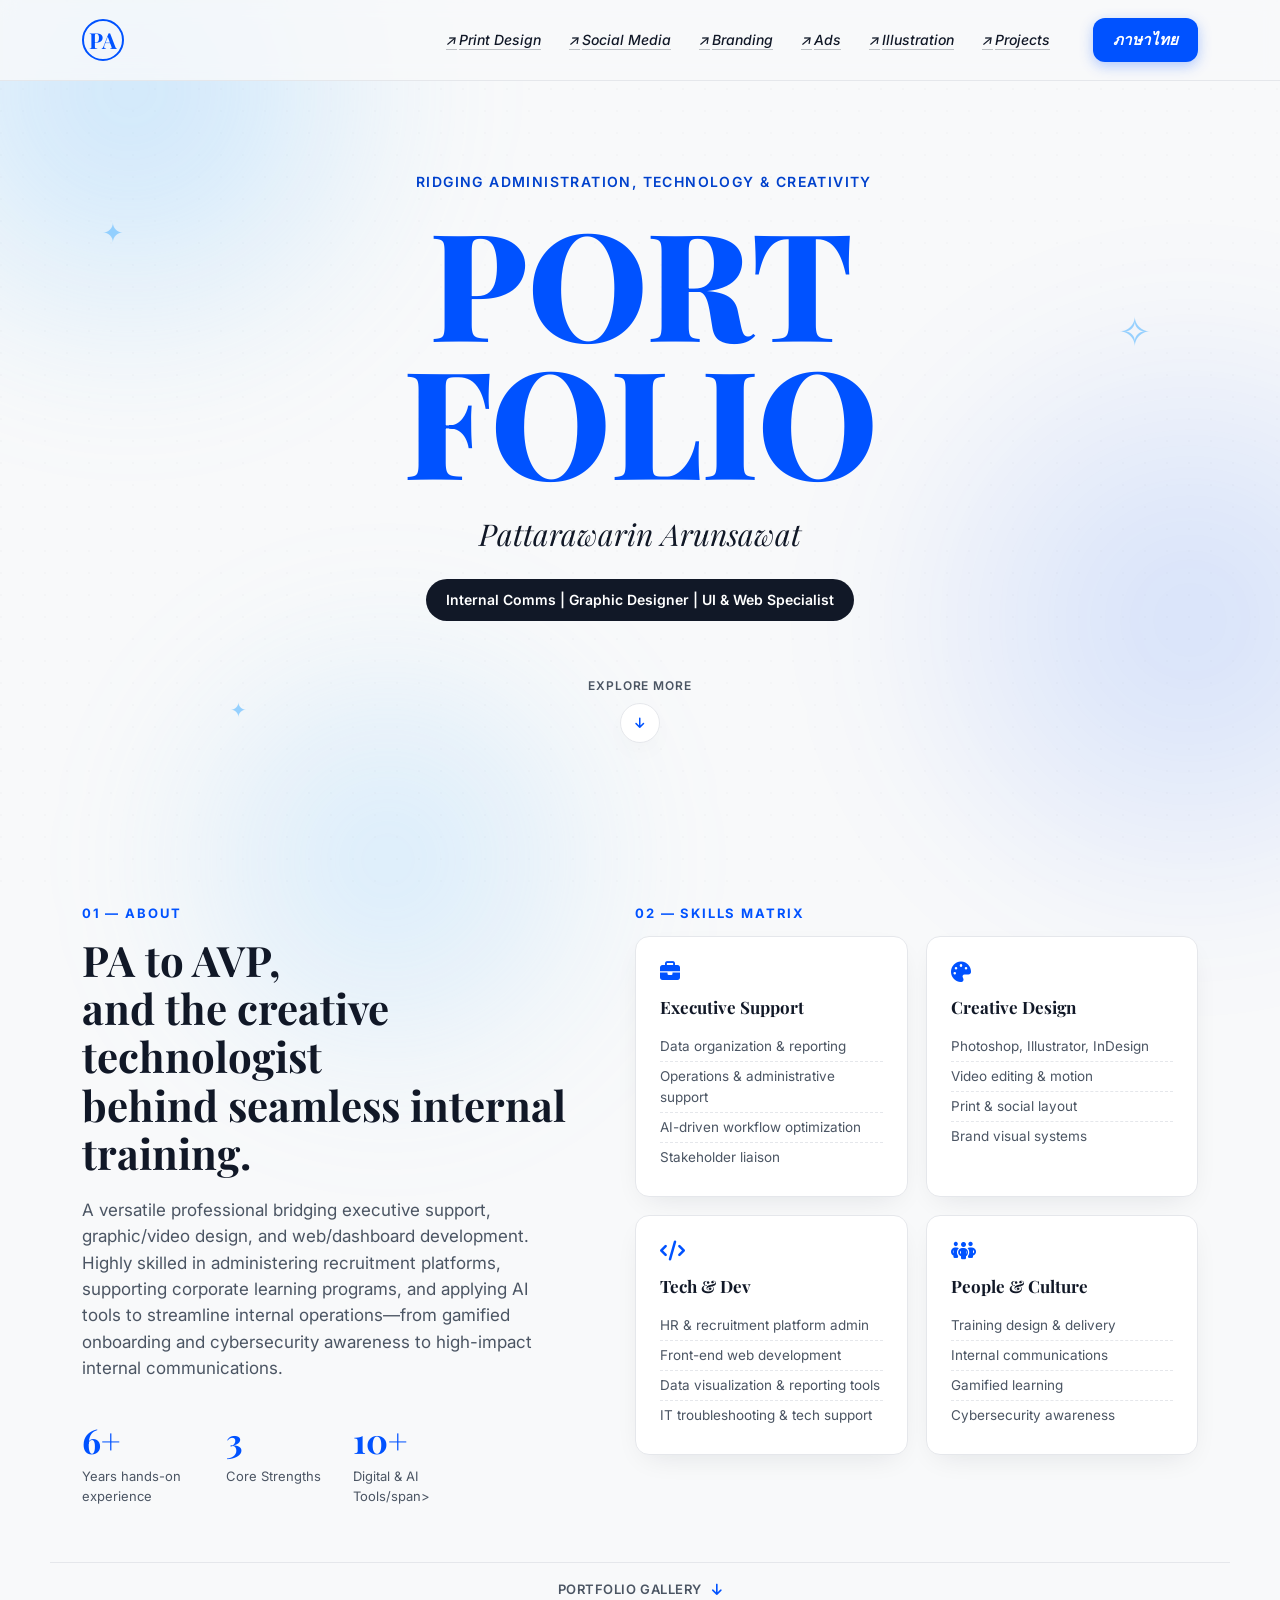
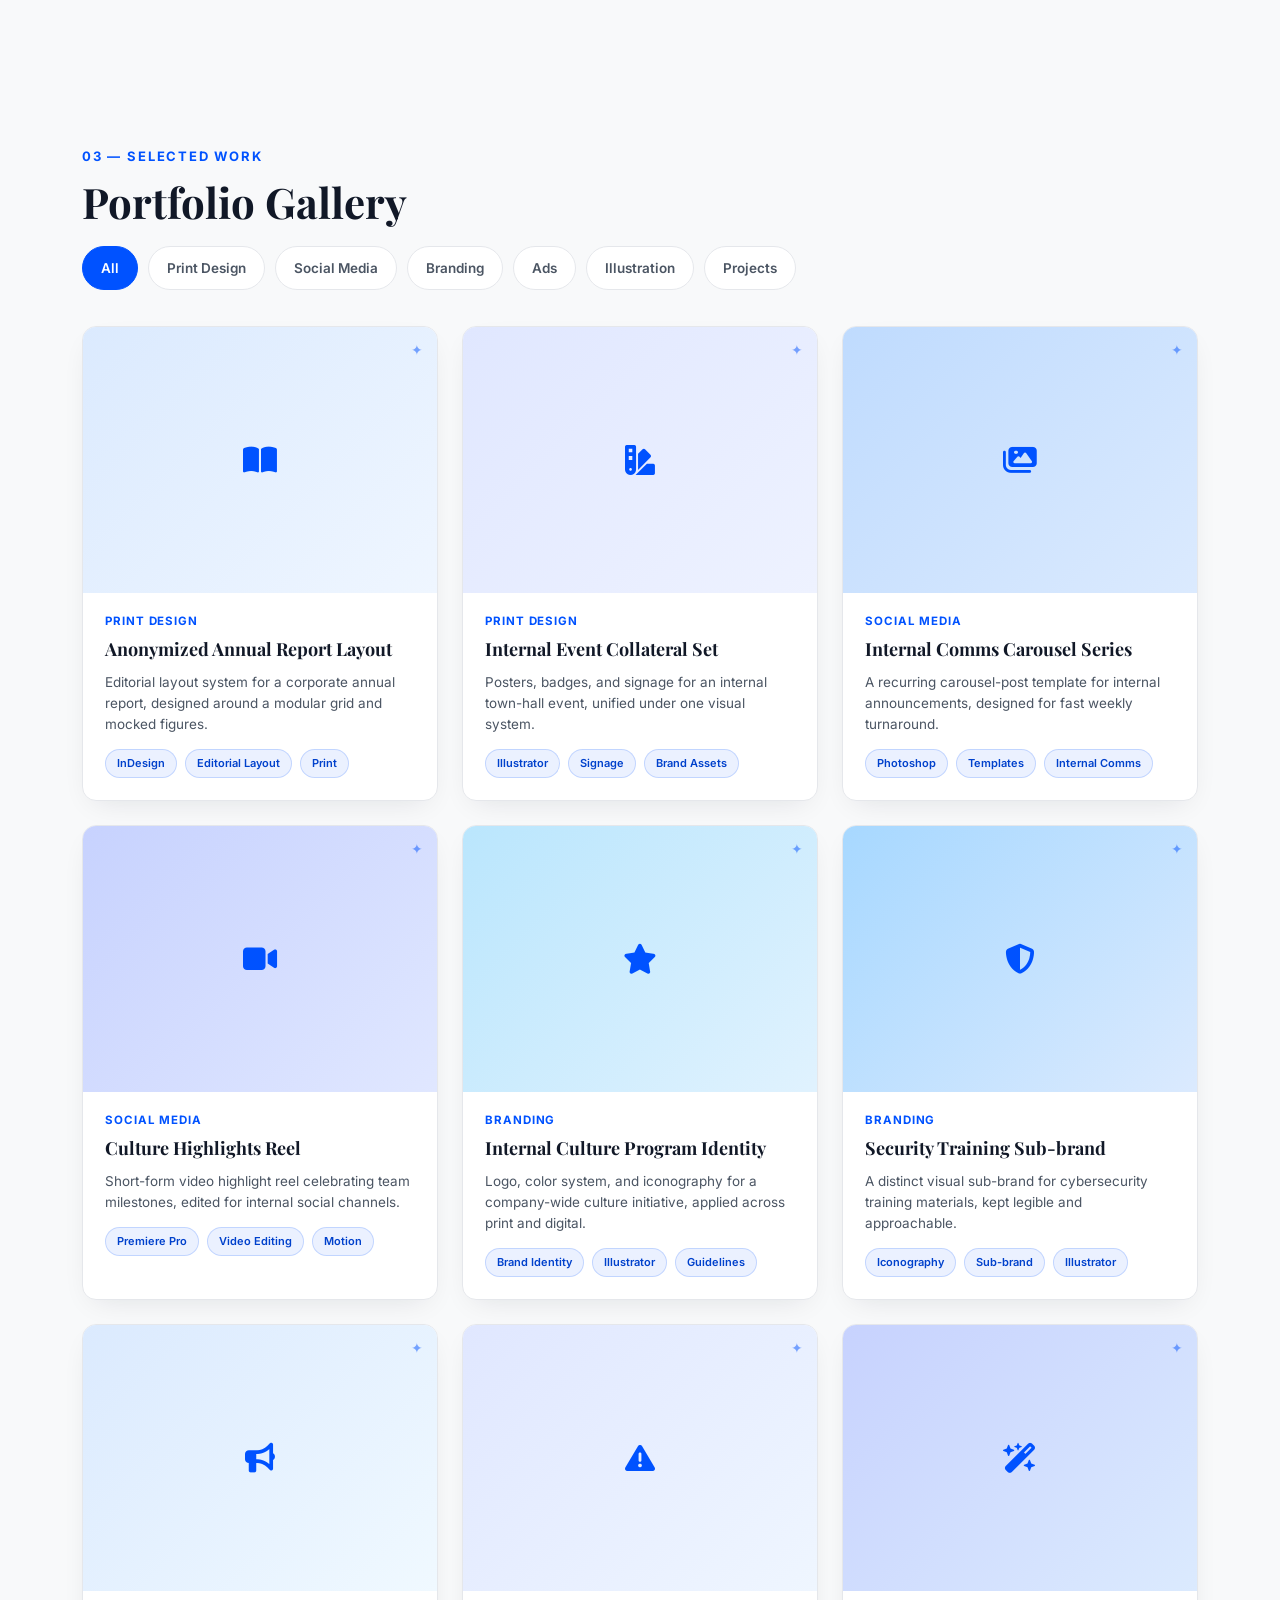
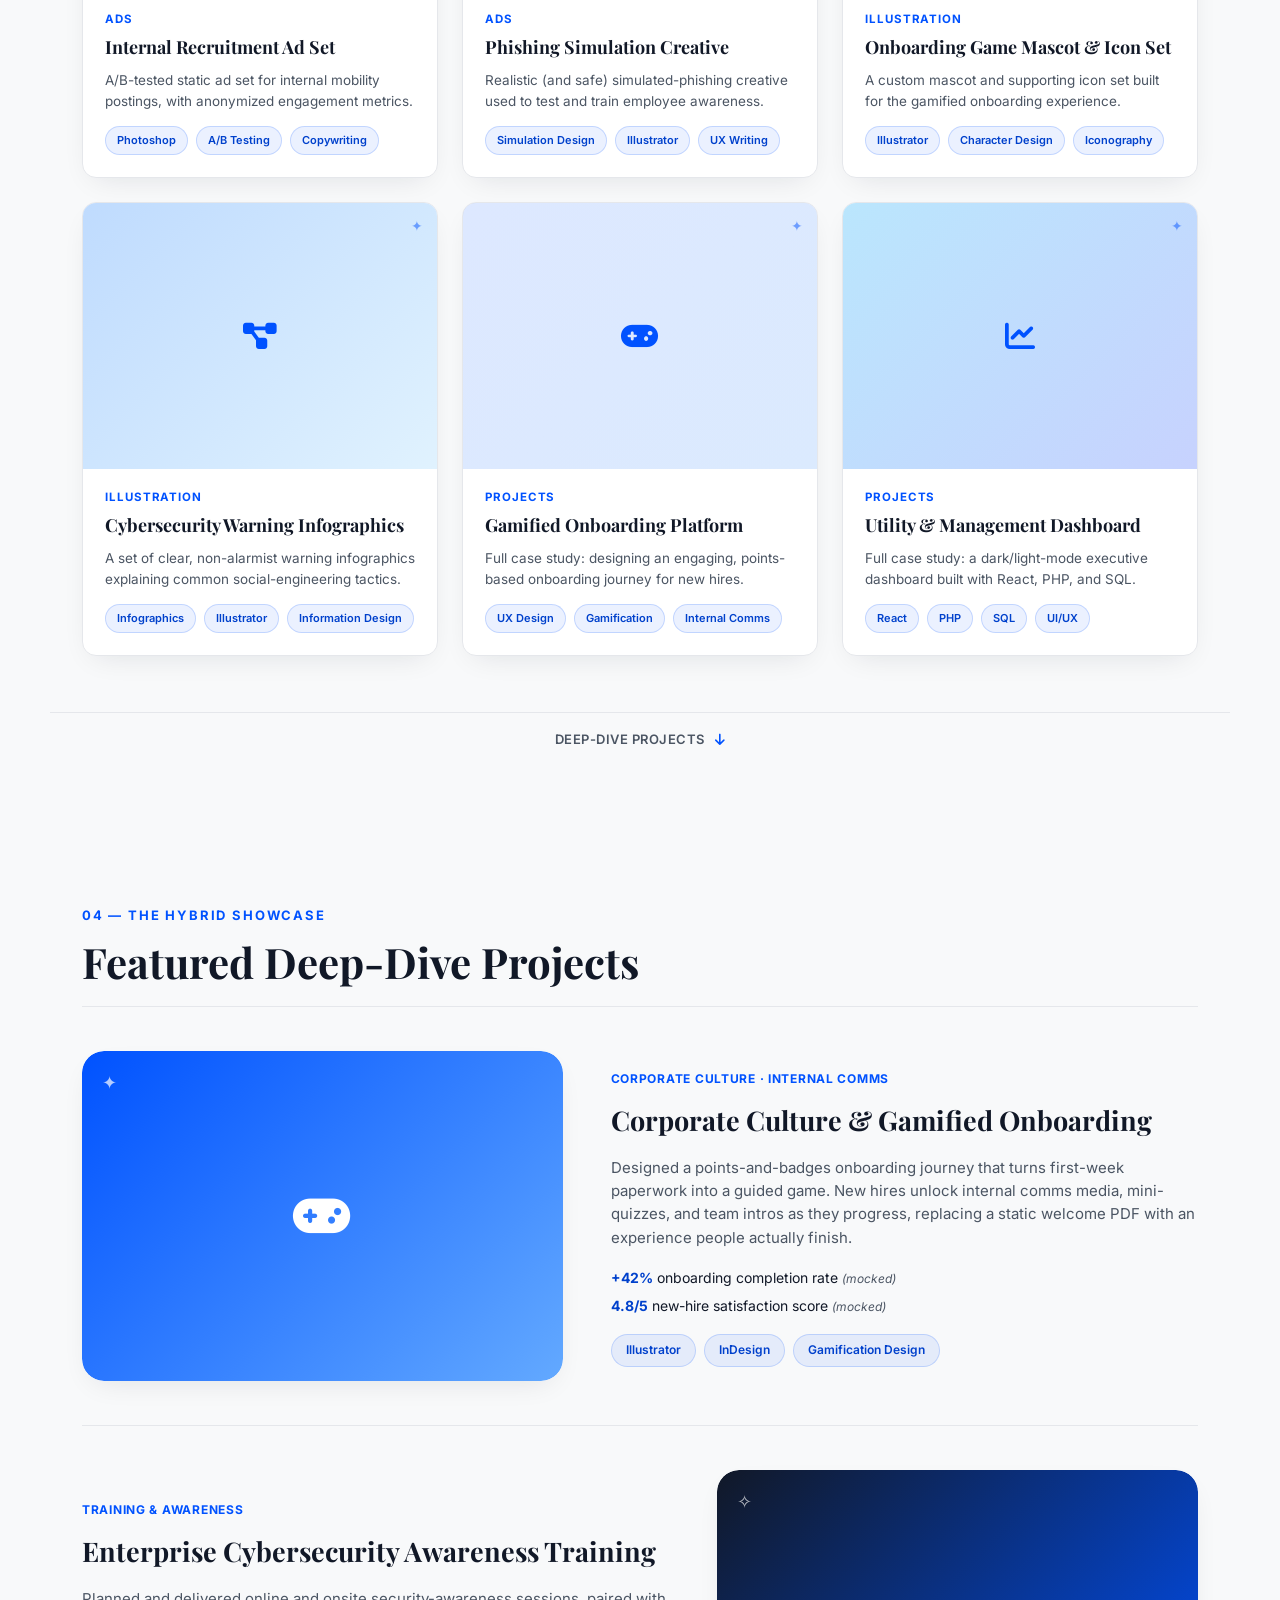
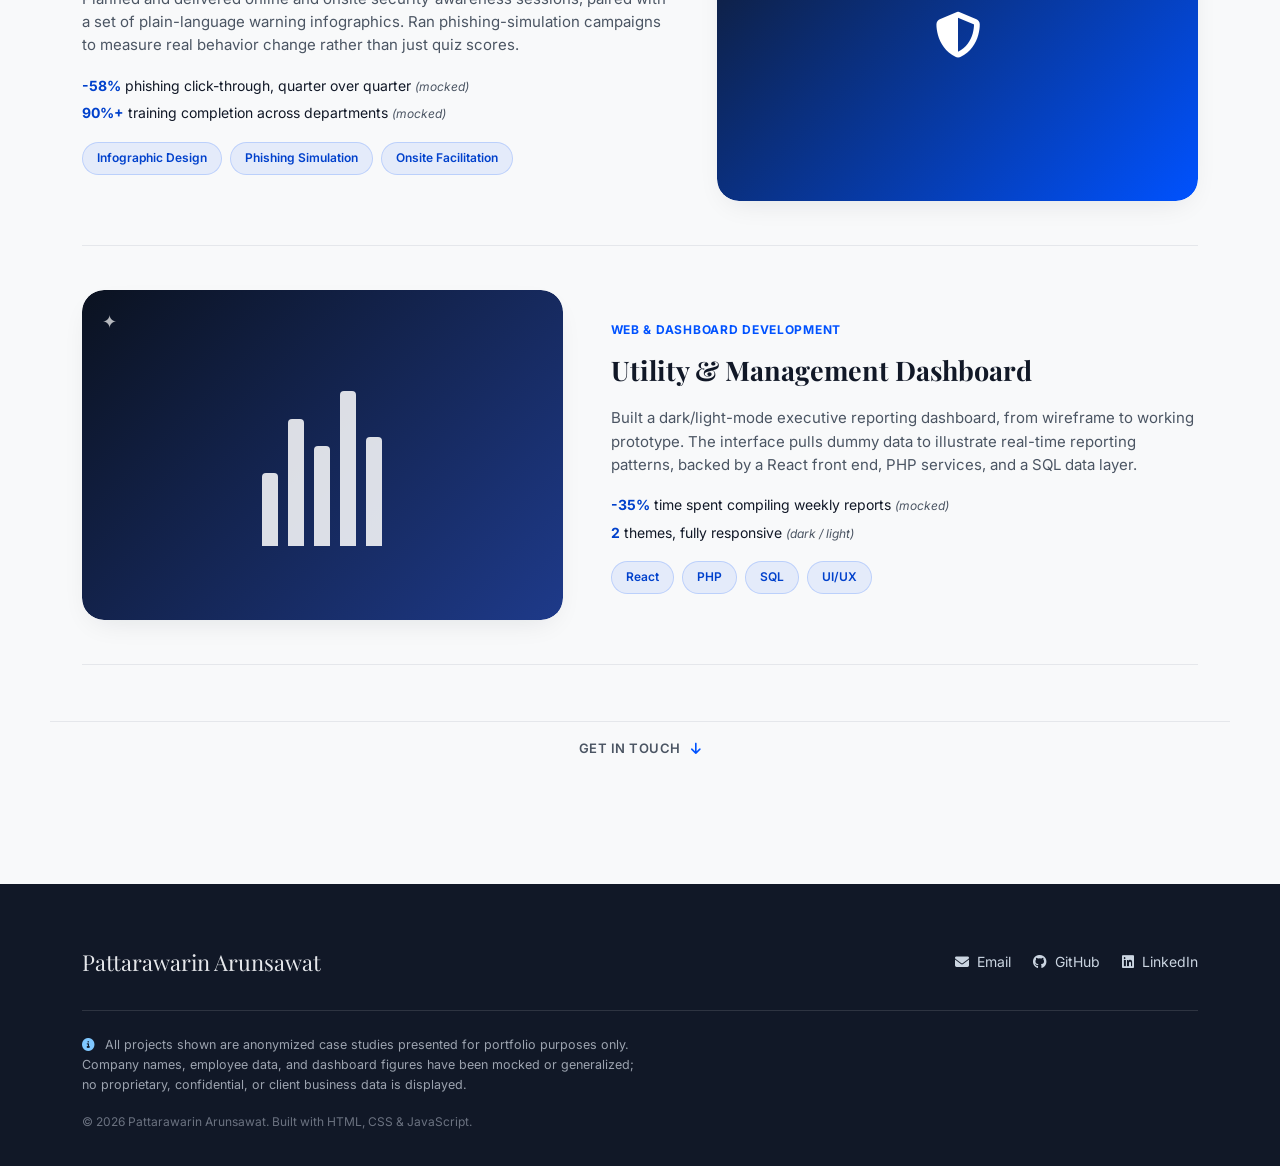
==== index.html @ 5fd361f5 "Update index.html" ====
<!DOCTYPE html>
<html lang="en">
<head>
  <meta charset="UTF-8">
  <meta name="viewport" content="width=device-width, initial-scale=1.0">
  <title>Pattarawarin Arunsawat — Portfolio</title>
  <meta name="description" content="Pattarawarin Arunsawat — PA to AVP, Creative Technologist & Culture Catalyst. Graphic design, web/dashboard development, and organizational culture portfolio.">

<!-- Google Fonts: Playfair Display + Inter + Kanit -->
  <link rel="preconnect" href="https://fonts.googleapis.com">
  <link rel="preconnect" href="https://fonts.gstatic.com" crossorigin>
  <link href="https://fonts.googleapis.com/css2?family=Inter:wght@400;500;600;700;800&family=Kanit:wght@300;400;500;600;700&family=Playfair+Display:ital,wght@0,500;0,600;0,700;0,800;1,500&display=swap" rel="stylesheet">

  <!-- Font Awesome -->
  <link rel="stylesheet" href="https://cdnjs.cloudflare.com/ajax/libs/font-awesome/6.5.1/css/all.min.css">

  <link rel="stylesheet" href="style.css">
</head>
<body>

  <!-- Ambient background glows -->
  <div class="aurora aurora--one" aria-hidden="true"></div>
  <div class="aurora aurora--two" aria-hidden="true"></div>
  <div class="aurora aurora--three" aria-hidden="true"></div>

  <!-- ===================== HEADER / NAV ===================== -->
  <header class="site-header" id="top">
    <div class="header-inner">
      <a href="#top" class="logo">PA</a>
      <nav class="main-nav" aria-label="Primary">
        <a href="#print-design" class="nav-link"><span class="arrow">↗</span> Print Design</a>
        <a href="#social-media" class="nav-link"><span class="arrow">↗</span> Social Media</a>
        <a href="#branding" class="nav-link"><span class="arrow">↗</span> Branding</a>
        <a href="#ads" class="nav-link"><span class="arrow">↗</span> Ads</a>
        <a href="#illustration" class="nav-link"><span class="arrow">↗</span> Illustration</a>
        <a href="#projects" class="nav-link"><span class="arrow">↗</span> Projects</a>
        <a href="index-th.html" class="nav-link btn-lang">ภาษาไทย</a>
      </nav>
      <button class="nav-toggle" id="navToggle" aria-label="Toggle navigation" aria-expanded="false">
        <span></span><span></span><span></span>
      </button>
    </div>
  </header>

  <!-- ===================== HERO ===================== -->
  <section class="hero">
    <div class="hero-inner">
      <p class="hero-eyebrow"><i class="fa-solid fa-sparkle"></i> ridging Administration, Technology & Creativity</p>
      <h1 class="hero-title">
        PORT<br>FOLIO
      </h1>
      <p class="hero-name">Pattarawarin Arunsawat</p>
      <span class="badge badge--dark">Internal Comms | Graphic Designer | UI & Web Specialist </span>
    </div>
    <div class="hero-star hero-star--a" aria-hidden="true">✦</div>
    <div class="hero-star hero-star--b" aria-hidden="true">✧</div>
    <div class="hero-star hero-star--c" aria-hidden="true">✦</div>

    <a href="#about" class="scroll-cue" aria-label="Scroll down to About &amp; Skills">
      <span class="scroll-cue-label">Explore More</span>
      <span class="scroll-cue-arrow" aria-hidden="true"><i class="fa-solid fa-arrow-down"></i></span>
    </a>
  </section>

  <!-- ===================== ABOUT + SKILLS ===================== -->
  <section class="about" id="about">
    <div class="about-inner">
      <div class="about-copy">
        <p class="section-eyebrow">01 — About</p>
        <h2 class="section-heading">PA to AVP,<br>and the creative technologist <br>behind seamless internal training.</h2>
        <p class="about-lede">
          A versatile professional bridging executive support, graphic/video design, and web/dashboard development.
          Highly skilled in administering recruitment platforms, supporting corporate learning programs,
          and applying AI tools to streamline internal operations—from gamified onboarding and cybersecurity awareness
          to high-impact internal communications.
        </p>
        <div class="about-stats">
          <div class="stat">
            <span class="stat-num">6+</span>
            <span class="stat-label">Years hands-on experience</span>
          </div>
          <div class="stat">
            <span class="stat-num">3</span>
            <span class="stat-label">Core Strengths</span>
          </div>
          <div class="stat">
            <span class="stat-num">10+</span>
            <span class="stat-label">Digital & AI Tools/span>
          </div>
        </div>
      </div>

      <div class="skills-matrix">
        <p class="section-eyebrow">02 — Skills Matrix</p>
        <div class="skills-grid">
          <div class="skill-card">
            <i class="fa-solid fa-briefcase skill-icon"></i>
            <h3>Executive Support</h3>
            <ul>
              <li>Data organization & reporting</li>
              <li>Operations & administrative support</li>
              <li>AI-driven workflow optimization</li>
              <li>Stakeholder liaison</li>
            </ul>
          </div>
          <div class="skill-card">
            <i class="fa-solid fa-palette skill-icon"></i>
            <h3>Creative Design</h3>
            <ul>
              <li>Photoshop, Illustrator, InDesign</li>
              <li>Video editing &amp; motion</li>
              <li>Print &amp; social layout</li>
              <li>Brand visual systems</li>
            </ul>
          </div>
          <div class="skill-card">
            <i class="fa-solid fa-code skill-icon"></i>
            <h3>Tech &amp; Dev</h3>
            <ul>
              <li>HR & recruitment platform admin</li>
              <li>Front-end web development</li>
              <li>Data visualization & reporting tools</li>
              <li>IT troubleshooting & tech support</li>
            </ul>
          </div>
          <div class="skill-card">
            <i class="fa-solid fa-people-group skill-icon"></i>
            <h3>People &amp; Culture</h3>
            <ul>
              <li>Training design &amp; delivery</li>
              <li>Internal communications</li>
              <li>Gamified learning</li>
              <li>Cybersecurity awareness</li>
            </ul>
          </div>
        </div>
      </div>
    </div>

    <a href="#portfolio" class="section-jump" aria-label="Jump to Portfolio Gallery">
      <span>Portfolio Gallery</span>
      <i class="fa-solid fa-arrow-down" aria-hidden="true"></i>
    </a>
  </section>

  <!-- ===================== PORTFOLIO GALLERY ===================== -->
  <section class="gallery" id="portfolio">
    <div class="gallery-inner">
      <p class="section-eyebrow">03 — Selected Work</p>
      <h2 class="section-heading">Portfolio Gallery</h2>

      <div class="filter-bar" id="filterBar" role="tablist" aria-label="Filter portfolio by category">
        <button class="filter-btn is-active" data-filter="all">All</button>
        <button class="filter-btn" data-filter="print" id="print-design">Print Design</button>
        <button class="filter-btn" data-filter="social" id="social-media">Social Media</button>
        <button class="filter-btn" data-filter="branding" id="branding">Branding</button>
        <button class="filter-btn" data-filter="ads" id="ads">Ads</button>
        <button class="filter-btn" data-filter="illustration" id="illustration">Illustration</button>
        <button class="filter-btn" data-filter="projects" id="projects">Projects</button>
      </div>

      <div class="gallery-grid" id="galleryGrid">
        <!-- Cards injected by script.js from data.js -->
      </div>
    </div>

    <a href="#deep-dive" class="section-jump" aria-label="Jump to Featured Deep-Dive Projects">
      <span>Deep-Dive Projects</span>
      <i class="fa-solid fa-arrow-down" aria-hidden="true"></i>
    </a>
  </section>

  <!-- ===================== FEATURED DEEP-DIVE PROJECTS ===================== -->
  <section class="deep-dive" id="deep-dive">
    <div class="deep-dive-inner">
      <p class="section-eyebrow">04 — The Hybrid Showcase</p>
      <h2 class="section-heading">Featured Deep-Dive Projects</h2>

      <article class="case-study">
        <div class="case-media" aria-hidden="true">
          <div class="mock-window mock-window--onboarding">
            <span class="mock-star">✦</span>
            <i class="fa-solid fa-gamepad"></i>
          </div>
        </div>
        <div class="case-copy">
          <span class="case-tag">Corporate Culture · Internal Comms</span>
          <h3>Corporate Culture &amp; Gamified Onboarding</h3>
          <p>
            Designed a points-and-badges onboarding journey that turns first-week paperwork into a guided
            game. New hires unlock internal comms media, mini-quizzes, and team intros as they progress,
            replacing a static welcome PDF with an experience people actually finish.
          </p>
          <ul class="case-stats">
            <li><strong>+42%</strong> onboarding completion rate <span class="mock-note">(mocked)</span></li>
            <li><strong>4.8/5</strong> new-hire satisfaction score <span class="mock-note">(mocked)</span></li>
          </ul>
          <div class="case-tools">
            <span class="tag">Illustrator</span>
            <span class="tag">InDesign</span>
            <span class="tag">Gamification Design</span>
          </div>
        </div>
      </article>

      <article class="case-study case-study--reverse">
        <div class="case-media" aria-hidden="true">
          <div class="mock-window mock-window--security">
            <span class="mock-star">✧</span>
            <i class="fa-solid fa-shield-halved"></i>
          </div>
        </div>
        <div class="case-copy">
          <span class="case-tag">Training &amp; Awareness</span>
          <h3>Enterprise Cybersecurity Awareness Training</h3>
          <p>
            Planned and delivered online and onsite security-awareness sessions, paired with a set of
            plain-language warning infographics. Ran phishing-simulation campaigns to measure real
            behavior change rather than just quiz scores.
          </p>
          <ul class="case-stats">
            <li><strong>-58%</strong> phishing click-through, quarter over quarter <span class="mock-note">(mocked)</span></li>
            <li><strong>90%+</strong> training completion across departments <span class="mock-note">(mocked)</span></li>
          </ul>
          <div class="case-tools">
            <span class="tag">Infographic Design</span>
            <span class="tag">Phishing Simulation</span>
            <span class="tag">Onsite Facilitation</span>
          </div>
        </div>
      </article>

      <article class="case-study">
        <div class="case-media" aria-hidden="true">
          <div class="mock-window mock-window--dashboard">
            <span class="mock-star">✦</span>
            <div class="mock-dash">
              <div class="mock-bar" style="--h:40%"></div>
              <div class="mock-bar" style="--h:70%"></div>
              <div class="mock-bar" style="--h:55%"></div>
              <div class="mock-bar" style="--h:85%"></div>
              <div class="mock-bar" style="--h:60%"></div>
            </div>
          </div>
        </div>
        <div class="case-copy">
          <span class="case-tag">Web &amp; Dashboard Development</span>
          <h3>Utility &amp; Management Dashboard</h3>
          <p>
            Built a dark/light-mode executive reporting dashboard, from wireframe to working prototype.
            The interface pulls dummy data to illustrate real-time reporting patterns, backed by a
            React front end, PHP services, and a SQL data layer.
          </p>
          <ul class="case-stats">
            <li><strong>-35%</strong> time spent compiling weekly reports <span class="mock-note">(mocked)</span></li>
            <li><strong>2</strong> themes, fully responsive <span class="mock-note">(dark / light)</span></li>
          </ul>
          <div class="case-tools">
            <span class="tag">React</span>
            <span class="tag">PHP</span>
            <span class="tag">SQL</span>
            <span class="tag">UI/UX</span>
          </div>
        </div>
      </article>
    </div>

    <a href="#contact" class="section-jump" aria-label="Jump to Contact &amp; Footer">
      <span>Get in Touch</span>
      <i class="fa-solid fa-arrow-down" aria-hidden="true"></i>
    </a>
  </section>

  <!-- ===================== FOOTER ===================== -->
  <footer class="site-footer" id="contact">
    <div class="footer-inner">
      <div class="footer-top">
        <p class="footer-name">Pattarawarin Arunsawat</p>
        <div class="footer-links">
          <a href="mailto:pattarawarin.ar@gmail.com"><i class="fa-solid fa-envelope"></i> Email</a>
          <a href="https://callmeion.github.io/portfolio/" target="_blank" rel="noopener noreferrer"><i class="fa-brands fa-github"></i> GitHub</a>
          <a href="www.linkedin.com/in/pattarawarin-ar" target="_blank" rel="noopener noreferrer"><i class="fa-brands fa-linkedin"></i> LinkedIn</a>
        </div>
      </div>
      <hr class="footer-rule">
      <p class="disclaimer">
        <i class="fa-solid fa-circle-info"></i>
        All projects shown are anonymized case studies presented for portfolio purposes only.
        Company names, employee data, and dashboard figures have been mocked or generalized;
        no proprietary, confidential, or client business data is displayed.
      </p>
      <p class="footer-copy">© <span id="year"></span> Pattarawarin Arunsawat. Built with HTML, CSS &amp; JavaScript.</p>
    </div>
  </footer>

  <!-- Floating back-to-top button (visibility toggled by script.js) -->
  <button type="button" class="back-to-top" id="backToTop" aria-label="Back to top">
    <i class="fa-solid fa-arrow-up" aria-hidden="true"></i>
  </button>

  <script src="data.js"></script>
  <script src="script.js"></script>
</body>
</html>
---- style.css ----
/* =========================================================
   Pattarawarin Arunsawat — Portfolio
   Design tokens
   ========================================================= */
:root {
  --color-bg: #f8f9fa;
  --color-bg-paper: #fbfaf8;
  --color-accent: #0052ff;
  --color-accent-deep: #0041cc;
  --color-accent-sky: #7fc7ff;
  --color-ink: #111827;
  --color-ink-soft: #4b5563;
  --color-line: #e5e7eb;
  --color-card: #ffffff;

  --font-display: 'Playfair Display', Georgia, serif;
  --font-body: 'Inter', -apple-system, BlinkMacSystemFont, sans-serif;

  --radius-lg: 22px;
  --radius-md: 14px;
  --radius-sm: 8px;
  --shadow-card: 0 10px 30px -12px rgba(17, 24, 39, 0.12);
  --shadow-card-hover: 0 20px 40px -14px rgba(0, 82, 255, 0.22);

  --container: 1180px;
}

* { box-sizing: border-box; }
html { scroll-behavior: smooth; }

@media (prefers-reduced-motion: reduce) {
  html { scroll-behavior: auto; }
  * { animation-duration: 0.01ms !important; animation-iteration-count: 1 !important; transition-duration: 0.01ms !important; }
}

body {
  margin: 0;
  background: var(--color-bg);
  color: var(--color-ink);
  font-family: var(--font-body);
  line-height: 1.55;
  -webkit-font-smoothing: antialiased;
  position: relative;
  overflow-x: hidden;
}

a { color: inherit; text-decoration: none; }
ul { margin: 0; padding: 0; list-style: none; }
img { max-width: 100%; display: block; }

::selection { background: var(--color-accent); color: #fff; }

:focus-visible {
  outline: 2px solid var(--color-accent);
  outline-offset: 3px;
}

/* Subtle paper texture */
body::before {
  content: "";
  position: fixed;
  inset: 0;
  pointer-events: none;
  z-index: 0;
  opacity: 0.5;
  background-image:
    radial-gradient(circle at 1px 1px, rgba(17,24,39,0.035) 1px, transparent 0);
  background-size: 22px 22px;
}

/* =========================================================
   Aurora background glows
   ========================================================= */
.aurora {
  position: fixed;
  border-radius: 50%;
  filter: blur(70px);
  z-index: 0;
  pointer-events: none;
  opacity: 0.55;
}
.aurora--one {
  width: 620px; height: 620px;
  top: -220px; left: -180px;
  background: radial-gradient(circle, rgba(127,199,255,0.75), rgba(127,199,255,0) 70%);
}
.aurora--two {
  width: 700px; height: 700px;
  top: 30%; right: -260px;
  background: radial-gradient(circle, rgba(0,82,255,0.28), rgba(0,82,255,0) 70%);
}
.aurora--three {
  width: 520px; height: 520px;
  bottom: -220px; left: 10%;
  background: radial-gradient(circle, rgba(127,199,255,0.55), rgba(127,199,255,0) 70%);
}

/* =========================================================
   Layout helpers
   ========================================================= */
.header-inner, .hero-inner, .about-inner, .gallery-inner,
.deep-dive-inner, .footer-inner {
  max-width: var(--container);
  margin: 0 auto;
  padding-left: 32px;
  padding-right: 32px;
  position: relative;
  z-index: 1;
}

.section-eyebrow {
  font-family: var(--font-body);
  font-size: 13px;
  font-weight: 700;
  letter-spacing: 0.14em;
  text-transform: uppercase;
  color: var(--color-accent);
  margin: 0 0 12px;
}

.section-heading {
  font-family: var(--font-display);
  font-weight: 700;
  font-size: clamp(28px, 4vw, 42px);
  line-height: 1.15;
  margin: 0 0 20px;
  color: var(--color-ink);
}

.badge {
  display: inline-flex;
  align-items: center;
  gap: 8px;
  padding: 10px 20px;
  border-radius: 100px;
  font-size: 14px;
  font-weight: 600;
  font-family: var(--font-body);
}
.badge--dark { background: var(--color-ink); color: #fff; }

.tag {
  display: inline-flex;
  align-items: center;
  padding: 6px 14px;
  border-radius: 100px;
  font-size: 12px;
  font-weight: 600;
  background: rgba(0, 82, 255, 0.08);
  color: var(--color-accent-deep);
  border: 1px solid rgba(0, 82, 255, 0.18);
}

/* =========================================================
   Header / Nav
   ========================================================= */
.site-header {
  position: sticky;
  top: 0;
  z-index: 50;
  background: rgba(248, 249, 250, 0.82);
  backdrop-filter: blur(10px);
  border-bottom: 1px solid var(--color-line);
}
.header-inner {
  display: flex;
  align-items: center;
  justify-content: space-between;
  padding-top: 18px;
  padding-bottom: 18px;
}
.logo {
  font-family: var(--font-display);
  font-weight: 700;
  font-size: 22px;
  color: var(--color-accent);
  border: 2px solid var(--color-accent);
  border-radius: 50%;
  width: 42px;
  height: 42px;
  display: flex;
  align-items: center;
  justify-content: center;
}
.main-nav {
  display: flex;
  gap: 28px;
  flex-wrap: wrap;
}
.nav-link {
  font-size: 14px;
  font-weight: 500;
  font-style: italic;
  color: var(--color-ink);
  text-decoration: underline;
  text-decoration-color: rgba(17,24,39,0.25);
  text-underline-offset: 4px;
  transition: color 0.2s ease, text-decoration-color 0.2s ease;
  white-space: nowrap;
  display: inline-flex;
  align-items: center;
  min-height: 44px;
}
.nav-link:hover { color: var(--color-accent); text-decoration-color: var(--color-accent); }
.nav-link .arrow { display: inline-block; margin-right: 2px; }

.nav-toggle {
  display: none;
  flex-direction: column;
  justify-content: center;
  align-items: center;
  gap: 5px;
  width: 44px;
  height: 44px;
  background: none;
  border: none;
  cursor: pointer;
  padding: 8px;
}
.nav-toggle span {
  width: 22px;
  height: 2px;
  background: var(--color-ink);
  border-radius: 2px;
  transition: transform 0.25s ease, opacity 0.2s ease;
}
.nav-toggle[aria-expanded="true"] span:nth-child(1) { transform: translateY(7px) rotate(45deg); }
.nav-toggle[aria-expanded="true"] span:nth-child(2) { opacity: 0; }
.nav-toggle[aria-expanded="true"] span:nth-child(3) { transform: translateY(-7px) rotate(-45deg); }

/* =========================================================
   Hero
   ========================================================= */
.hero {
  position: relative;
  padding: 90px 0 70px;
  text-align: center;
}
.hero-inner {
  display: flex;
  flex-direction: column;
  align-items: center;
}
.hero-eyebrow {
  font-size: 14px;
  font-weight: 600;
  letter-spacing: 0.1em;
  text-transform: uppercase;
  color: var(--color-accent-deep);
  display: flex;
  align-items: center;
  gap: 8px;
  margin: 0 0 18px;
}
.hero-title {
  font-family: var(--font-display);
  font-weight: 800;
  font-size: clamp(64px, 13vw, 150px);
  line-height: 0.92;
  color: var(--color-accent);
  margin: 0 0 24px;
  letter-spacing: -0.01em;
}
.hero-name {
  font-family: var(--font-display);
  font-style: italic;
  font-size: clamp(22px, 3vw, 30px);
  margin: 0 0 22px;
  color: var(--color-ink);
}
.hero-star {
  position: absolute;
  color: var(--color-accent-sky);
  font-size: 34px;
  opacity: 0.8;
}
.hero-star--a { top: 18%; left: 8%; font-size: 26px; }
.hero-star--b { top: 30%; right: 10%; font-size: 40px; }
.hero-star--c { bottom: 12%; left: 18%; font-size: 20px; }

/* -----------------------------------------------------------
   Hero scroll cue
   ----------------------------------------------------------- */
.scroll-cue {
  display: inline-flex;
  flex-direction: column;
  align-items: center;
  gap: 8px;
  margin-top: 56px;
  color: var(--color-ink-soft);
  font-size: 12px;
  font-weight: 600;
  letter-spacing: 0.08em;
  text-transform: uppercase;
  position: relative;
  z-index: 1;
}
.scroll-cue-arrow {
  width: 40px;
  height: 40px;
  border-radius: 50%;
  border: 1px solid var(--color-line);
  background: var(--color-card);
  display: flex;
  align-items: center;
  justify-content: center;
  color: var(--color-accent);
  box-shadow: var(--shadow-card);
  animation: bob 2.2s ease-in-out infinite;
}
.scroll-cue:hover .scroll-cue-arrow { border-color: var(--color-accent); }

@keyframes bob {
  0%, 100% { transform: translateY(0); }
  50% { transform: translateY(7px); }
}

/* -----------------------------------------------------------
   Section-jump arrows (bottom of each section)
   ----------------------------------------------------------- */
.section-jump {
  display: flex;
  align-items: center;
  justify-content: center;
  gap: 10px;
  max-width: var(--container);
  margin: 56px auto 0;
  padding: 16px 24px;
  min-height: 48px;
  border-top: 1px solid var(--color-line);
  color: var(--color-ink-soft);
  font-size: 13px;
  font-weight: 600;
  letter-spacing: 0.04em;
  text-transform: uppercase;
  transition: color 0.2s ease, gap 0.2s ease;
  position: relative;
  z-index: 1;
}
.section-jump i {
  color: var(--color-accent);
  transition: transform 0.2s ease;
}
.section-jump:hover { color: var(--color-accent-deep); gap: 14px; }
.section-jump:hover i { transform: translateY(3px); }

/* -----------------------------------------------------------
   Floating back-to-top button
   ----------------------------------------------------------- */
.back-to-top {
  position: fixed;
  right: 20px;
  bottom: 20px;
  width: 48px;
  height: 48px;
  border-radius: 50%;
  border: none;
  background: var(--color-accent);
  color: #fff;
  font-size: 16px;
  display: flex;
  align-items: center;
  justify-content: center;
  cursor: pointer;
  box-shadow: 0 12px 26px -8px rgba(0, 82, 255, 0.55);
  opacity: 0;
  visibility: hidden;
  transform: translateY(12px);
  transition: opacity 0.25s ease, transform 0.25s ease, visibility 0.25s, background 0.2s ease;
  z-index: 60;
}
.back-to-top.is-visible {
  opacity: 1;
  visibility: visible;
  transform: translateY(0);
}
.back-to-top:hover { background: var(--color-accent-deep); }

/* =========================================================
   About + Skills
   ========================================================= */
.about { padding: 90px 0; }
.about-inner {
  display: grid;
  grid-template-columns: 1fr 1.15fr;
  gap: 64px;
  align-items: start;
}
.about-lede {
  font-size: 17px;
  color: var(--color-ink-soft);
  max-width: 46ch;
  margin: 0 0 32px;
}
.about-stats {
  display: flex;
  gap: 32px;
  flex-wrap: wrap;
}
.stat { display: flex; flex-direction: column; }
.stat-num {
  font-family: var(--font-display);
  font-size: 34px;
  font-weight: 700;
  color: var(--color-accent);
}
.stat-label {
  font-size: 13px;
  color: var(--color-ink-soft);
  max-width: 14ch;
}

.skills-grid {
  display: grid;
  grid-template-columns: 1fr 1fr;
  gap: 18px;
}
.skill-card {
  background: var(--color-card);
  border: 1px solid var(--color-line);
  border-radius: var(--radius-md);
  padding: 24px;
  box-shadow: var(--shadow-card);
  transition: transform 0.25s ease, box-shadow 0.25s ease;
}
.skill-card:hover { transform: translateY(-4px); box-shadow: var(--shadow-card-hover); }
.skill-icon { color: var(--color-accent); font-size: 20px; margin-bottom: 12px; }
.skill-card h3 {
  font-family: var(--font-display);
  font-size: 17px;
  margin: 0 0 12px;
}
.skill-card li {
  font-size: 13.5px;
  color: var(--color-ink-soft);
  padding: 4px 0;
  border-top: 1px dashed var(--color-line);
}
.skill-card li:first-child { border-top: none; }

/* =========================================================
   Gallery
   ========================================================= */
.gallery { padding: 40px 0 100px; }

.filter-bar {
  display: flex;
  gap: 10px;
  flex-wrap: wrap;
  margin-bottom: 36px;
}
.filter-btn {
  font-family: var(--font-body);
  font-size: 13.5px;
  font-weight: 600;
  padding: 9px 18px;
  min-height: 44px;
  border-radius: 100px;
  border: 1px solid var(--color-line);
  background: var(--color-card);
  color: var(--color-ink-soft);
  cursor: pointer;
  transition: all 0.2s ease;
  flex-shrink: 0;
}
.filter-btn:hover { border-color: var(--color-accent); color: var(--color-accent-deep); }
.filter-btn.is-active {
  background: var(--color-accent);
  border-color: var(--color-accent);
  color: #fff;
}

.gallery-grid {
  display: grid;
  grid-template-columns: repeat(3, 1fr);
  gap: 24px;
}

.project-card {
  background: var(--color-card);
  border: 1px solid var(--color-line);
  border-radius: var(--radius-md);
  overflow: hidden;
  box-shadow: var(--shadow-card);
  transition: transform 0.25s ease, box-shadow 0.25s ease;
  display: flex;
  flex-direction: column;
}
.project-card:hover { transform: translateY(-6px); box-shadow: var(--shadow-card-hover); }

.project-thumb {
  aspect-ratio: 4 / 3;
  background: linear-gradient(135deg, var(--thumb-a, #dbeafe), var(--thumb-b, #eff6ff));
  display: flex;
  align-items: center;
  justify-content: center;
  font-size: 30px;
  color: var(--color-accent);
  position: relative;
  overflow: hidden;
}
.project-thumb img {
  width: 100%;
  height: 100%;
  object-fit: cover;
  display: block;
}
/* Icon placeholder: hidden behind a real photo unless the thumb has no
   image (is-fallback), in which case it's the only thing shown. */
.thumb-fallback {
  position: absolute;
  inset: 0;
  display: none;
  align-items: center;
  justify-content: center;
}
.project-thumb.is-fallback .thumb-fallback { display: flex; }
.project-thumb .sparkle {
  position: absolute;
  top: 12px; right: 14px;
  font-size: 14px;
  color: rgba(0,82,255,0.5);
  z-index: 1;
}

.project-body { padding: 20px 22px 22px; }
.project-cat {
  font-size: 11.5px;
  font-weight: 700;
  letter-spacing: 0.08em;
  text-transform: uppercase;
  color: var(--color-accent);
  margin-bottom: 6px;
  display: block;
}
.project-title {
  font-family: var(--font-display);
  font-size: 18px;
  margin: 0 0 8px;
}
.project-desc {
  font-size: 13.5px;
  color: var(--color-ink-soft);
  margin: 0 0 14px;
}
.project-tags {
  display: flex;
  gap: 8px;
  flex-wrap: wrap;
}
.project-tags .tag { font-size: 11px; padding: 5px 11px; }

.gallery-empty {
  grid-column: 1 / -1;
  text-align: center;
  color: var(--color-ink-soft);
  padding: 40px 0;
  font-style: italic;
}
/* ===================== LANGUAGE BUTTON (MODERN) ===================== */
.main-nav .btn-lang {
  background-color: #0052ff; /* สีน้ำเงิน CI โมเดิร์น */
  color: #ffffff !important;
  padding: 10px 20px; /* ปรับพื้นที่สัดส่วนให้ปุ่มดูสวยงาม */
  border-radius: 12px; /* ความโค้งมนแบบสี่เหลี่ยมยุคใหม่ (Modern Radius) */
  font-family: 'Inter', sans-serif; /* อิงตามฟอนต์ของเว็บ */
  font-weight: 600;
  font-size: 0.95rem;
  display: inline-flex;
  align-items: center;
  justify-content: center;
  text-decoration: none;
  transition: all 0.3s cubic-bezier(0.4, 0, 0.2, 1); /* เอฟเฟกต์ Transition ที่ดูสมูทขึ้น */
  box-shadow: 0 4px 14px 0 rgba(0, 82, 255, 0.3); /* เรืองแสงเงาสีน้ำเงินอ่อนๆ เพิ่มมิติ */
  margin-left: 15px;
}

/* เอฟเฟกต์ตอนเอาเมาส์ชี้ (Hover) */
.main-nav .btn-lang:hover {
  background-color: #0044d6; /* สีน้ำเงินเข้มขึ้นเล็กน้อย */
  transform: translateY(-2px); /* ลอยขึ้นนิดนึงเวลาชี้ */
  box-shadow: 0 6px 20px 0 rgba(0, 82, 255, 0.4); /* เงากระจายตัวขึ้น */
}

/* สำหรับหน้าจอมือถือ (Mobile Menu) */
@media (max-width: 768px) {
  .main-nav .btn-lang {
    margin-left: 0;
    margin-top: 20px;
    width: fit-content;
  }
}
/* =========================================================
   Deep-dive case studies
   ========================================================= */
.deep-dive { padding: 40px 0 110px; }
.case-study {
  display: grid;
  grid-template-columns: 0.9fr 1.1fr;
  gap: 48px;
  align-items: center;
  padding: 44px 0;
  border-top: 1px solid var(--color-line);
}
.deep-dive-inner > .case-study:last-child { border-bottom: 1px solid var(--color-line); }
.case-study--reverse { direction: rtl; }
.case-study--reverse > * { direction: ltr; }

.case-media {
  border-radius: var(--radius-lg);
  overflow: hidden;
  box-shadow: var(--shadow-card);
}
.mock-window {
  aspect-ratio: 16 / 11;
  border-radius: var(--radius-lg);
  display: flex;
  align-items: center;
  justify-content: center;
  position: relative;
  font-size: 46px;
  color: #fff;
}
.mock-window--onboarding { background: linear-gradient(135deg, #0052ff, #63a9ff); }
.mock-window--security { background: linear-gradient(135deg, #111827, #0052ff); }
.mock-window--dashboard { background: linear-gradient(135deg, #0b1220, #1e3a8a); }
.mock-star {
  position: absolute;
  top: 18px; left: 20px;
  font-size: 18px;
  color: rgba(255,255,255,0.7);
}
.mock-dash {
  display: flex;
  align-items: flex-end;
  gap: 10px;
  height: 55%;
}
.mock-bar {
  width: 16px;
  height: var(--h);
  background: rgba(255,255,255,0.85);
  border-radius: 4px 4px 0 0;
}

.case-tag {
  font-size: 12px;
  font-weight: 700;
  letter-spacing: 0.06em;
  text-transform: uppercase;
  color: var(--color-accent);
}
.case-copy h3 {
  font-family: var(--font-display);
  font-size: clamp(21px, 2.4vw, 27px);
  margin: 10px 0 14px;
}
.case-copy p {
  color: var(--color-ink-soft);
  font-size: 15px;
  margin: 0 0 18px;
}
.case-stats {
  margin: 0 0 18px;
  display: flex;
  flex-direction: column;
  gap: 6px;
}
.case-stats li {
  font-size: 14px;
  color: var(--color-ink);
}
.case-stats strong { color: var(--color-accent-deep); }
.mock-note { color: var(--color-ink-soft); font-size: 12px; font-style: italic; }
.case-tools { display: flex; gap: 8px; flex-wrap: wrap; }

/* =========================================================
   Footer
   ========================================================= */
.site-footer {
  background: var(--color-ink);
  color: #e5e7eb;
  padding: 56px 0 34px;
  position: relative;
  z-index: 1;
}
.footer-top {
  display: flex;
  justify-content: space-between;
  align-items: center;
  flex-wrap: wrap;
  gap: 18px;
  margin-bottom: 26px;
}
.footer-name {
  font-family: var(--font-display);
  font-size: 22px;
  margin: 0;
}
.footer-links { display: flex; gap: 22px; flex-wrap: wrap; }
.footer-links a {
  font-size: 14px;
  color: #cbd5e1;
  display: inline-flex;
  align-items: center;
  gap: 8px;
  min-height: 44px;
  transition: color 0.2s ease;
}
.footer-links a:hover { color: var(--color-accent-sky); }
.footer-rule { border: none; border-top: 1px solid rgba(255,255,255,0.12); margin: 0 0 24px; }
.disclaimer {
  font-size: 12.5px;
  line-height: 1.6;
  color: #9ca3af;
  max-width: 70ch;
  margin: 0 0 18px;
}
.disclaimer i { color: var(--color-accent-sky); margin-right: 6px; }
.footer-copy { font-size: 12px; color: #6b7280; margin: 0; }

/* =========================================================
   Responsive
   ========================================================= */
@media (max-width: 960px) {
  .about-inner { grid-template-columns: 1fr; }
  .gallery-grid { grid-template-columns: repeat(2, 1fr); }
  .case-study, .case-study--reverse { grid-template-columns: 1fr; direction: ltr; }
}

@media (max-width: 720px) {
  .main-nav {
    position: absolute;
    top: 100%; left: 0; right: 0;
    background: var(--color-bg);
    flex-direction: column;
    gap: 0;
    border-bottom: 1px solid var(--color-line);
    max-height: 0;
    overflow: hidden;
    transition: max-height 0.3s ease;
  }
  .main-nav.is-open { max-height: 420px; }
  .main-nav a { padding: 14px 32px; border-top: 1px solid var(--color-line); min-height: 48px; }
  .nav-toggle { display: flex; }

  /* Filter bar becomes a horizontally swipeable pill strip on mobile */
  .filter-bar {
    flex-wrap: nowrap;
    overflow-x: auto;
    scroll-snap-type: x proximity;
    padding-bottom: 4px;
    margin-left: -32px;
    margin-right: -32px;
    padding-left: 32px;
    padding-right: 32px;
    -ms-overflow-style: none;
    scrollbar-width: none;
  }
  .filter-bar::-webkit-scrollbar { display: none; }
  .filter-btn { scroll-snap-align: start; }

  .skills-grid { grid-template-columns: 1fr; }
  .gallery-grid { grid-template-columns: 1fr; }
  .hero { padding: 56px 0 40px; }
  .about, .gallery, .deep-dive { padding-top: 52px; padding-bottom: 52px; }
  .section-jump { margin-top: 40px; }
  .back-to-top { right: 16px; bottom: 16px; width: 46px; height: 46px; }
}

@media (max-width: 420px) {
  .header-inner, .hero-inner, .about-inner, .gallery-inner,
  .deep-dive-inner, .footer-inner { padding-left: 20px; padding-right: 20px; }
  .filter-bar { margin-left: -20px; margin-right: -20px; padding-left: 20px; padding-right: 20px; }
}
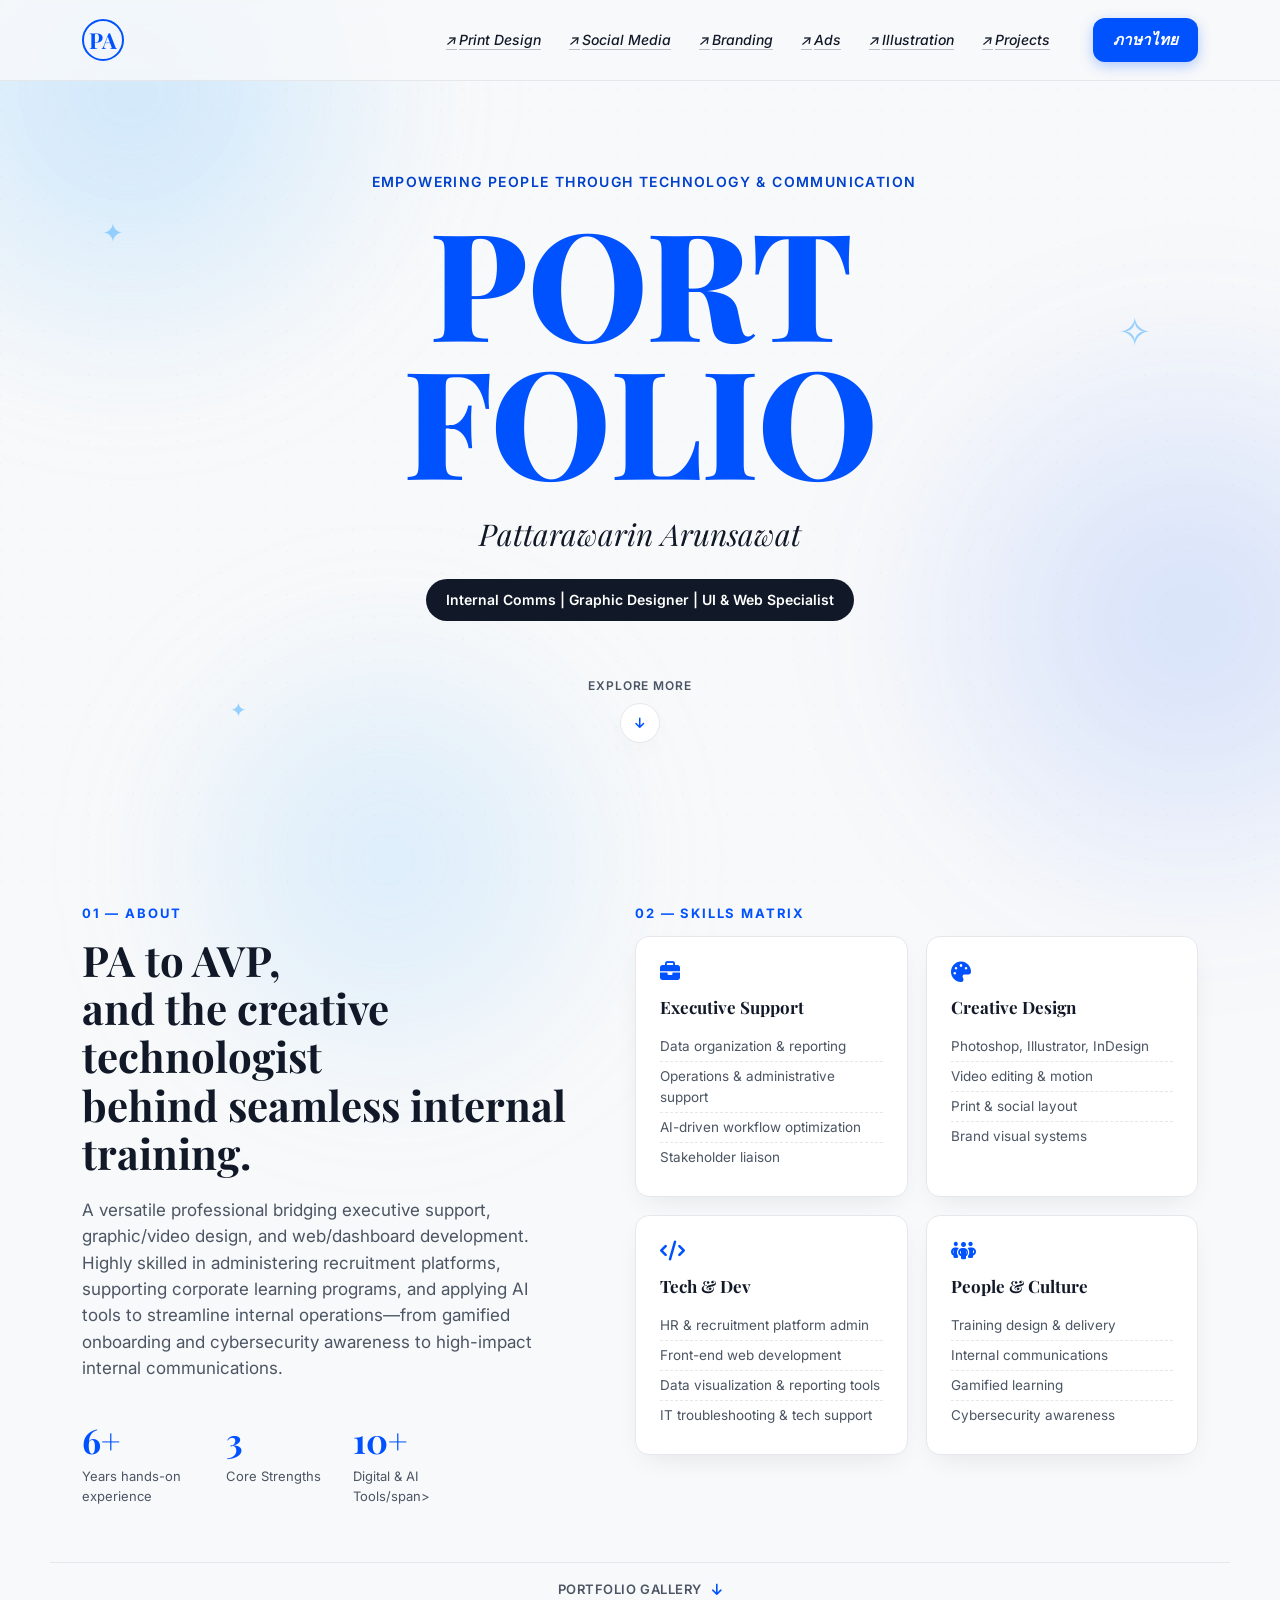
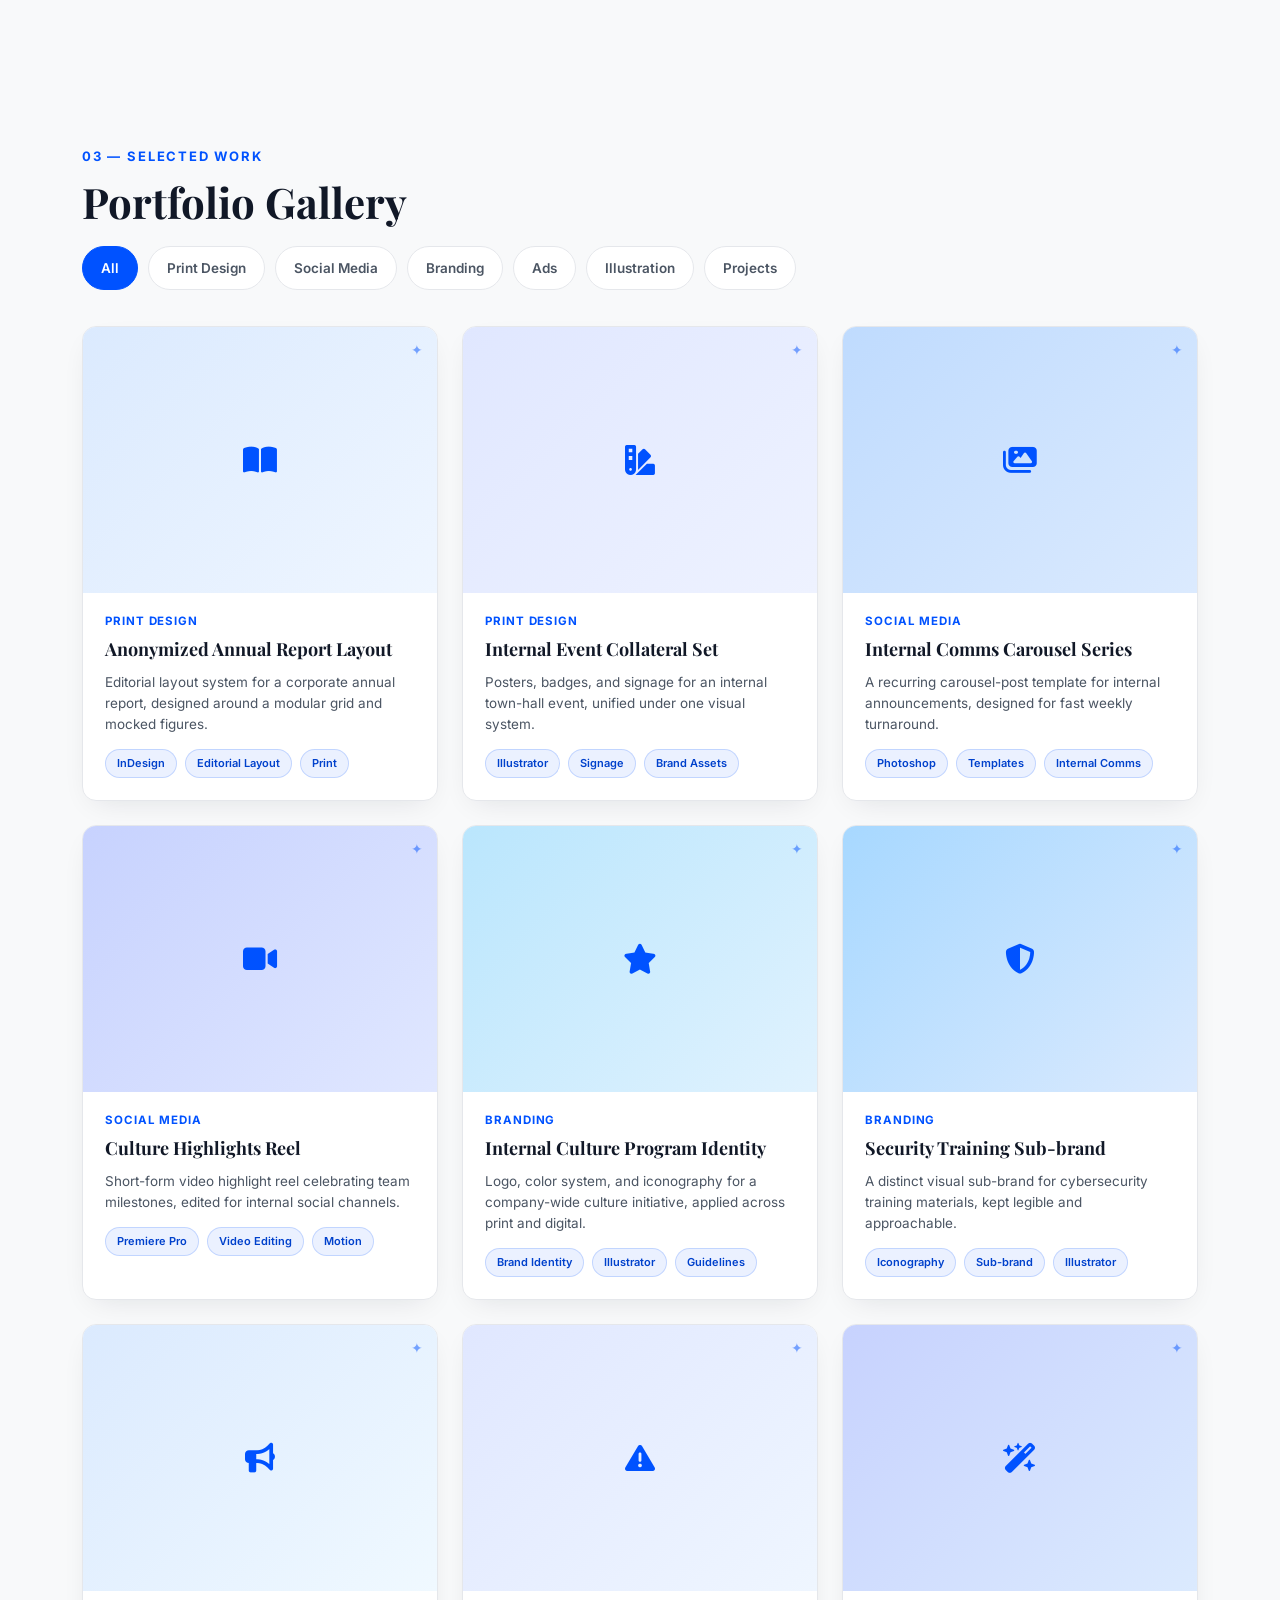
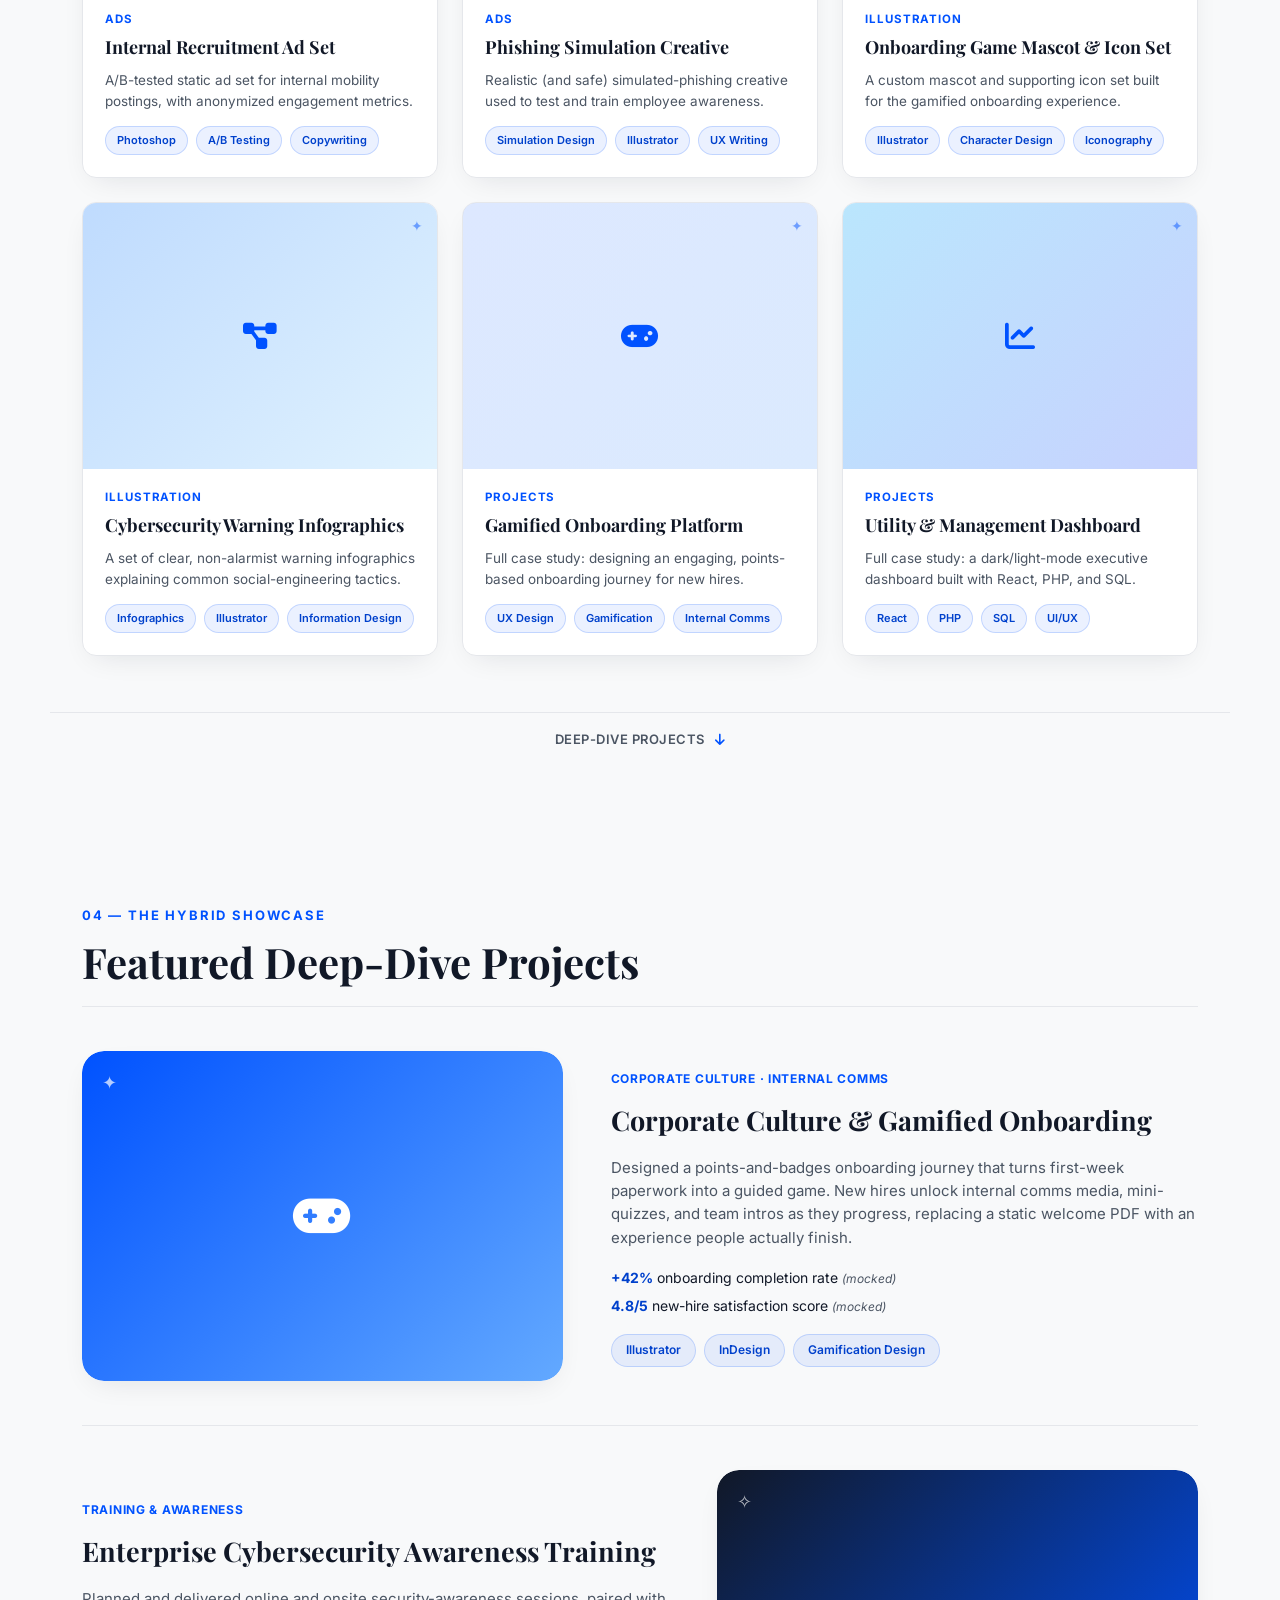
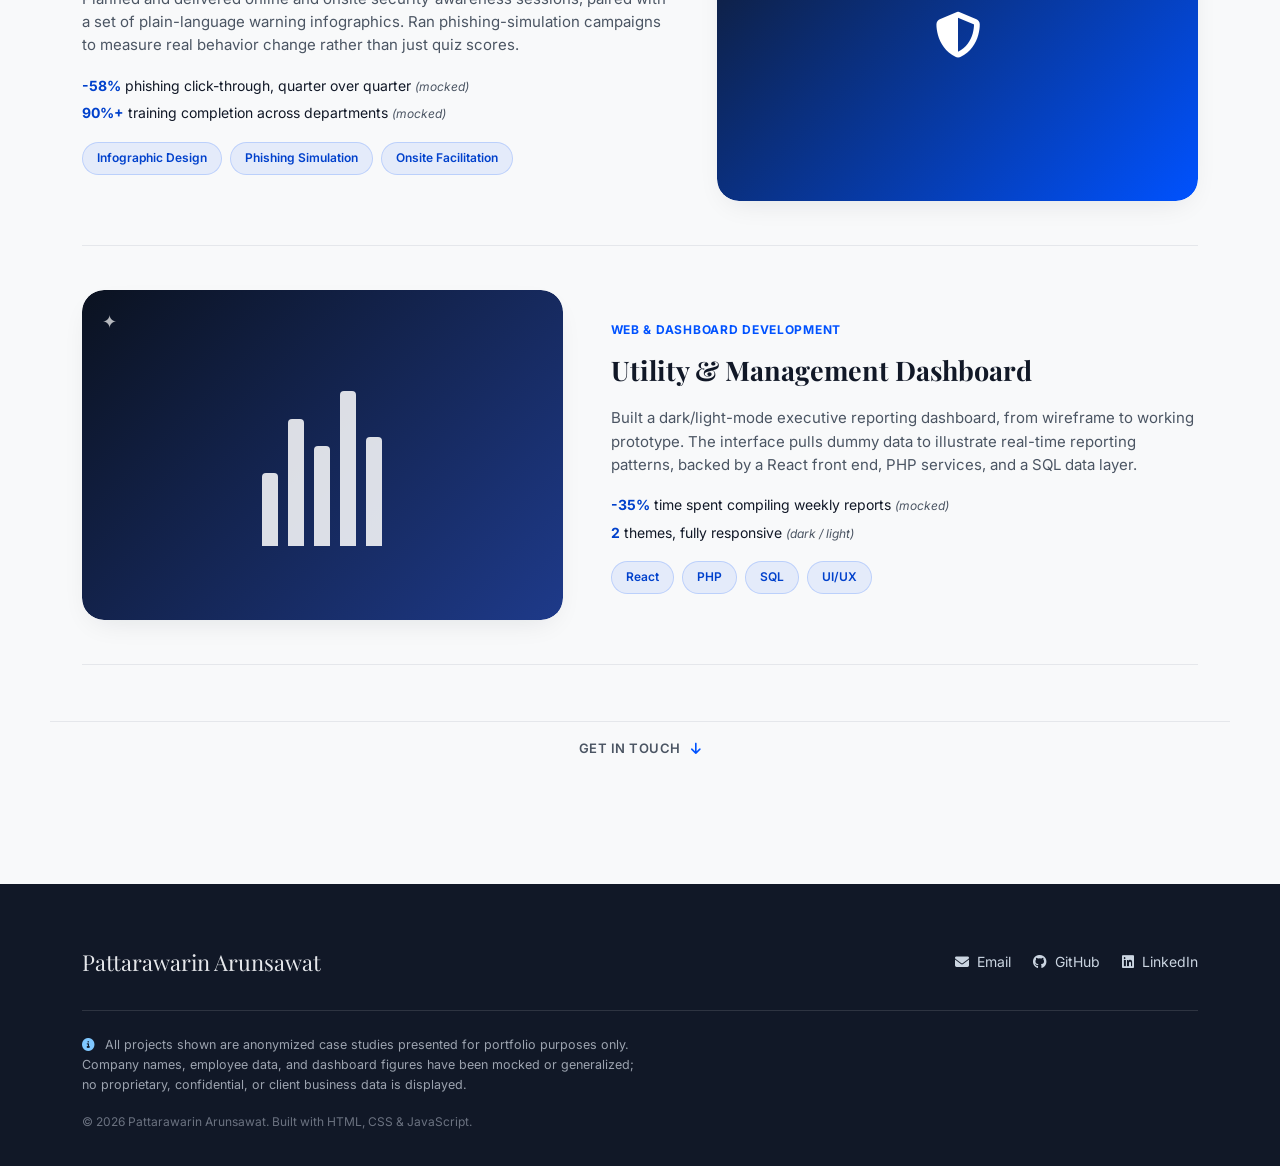
==== commit d06de0f5: "Update index.html" ====
--- a/index.html
+++ b/index.html
@@ -45,7 +45,7 @@
   <!-- ===================== HERO ===================== -->
   <section class="hero">
     <div class="hero-inner">
-      <p class="hero-eyebrow"><i class="fa-solid fa-sparkle"></i> ridging Administration, Technology & Creativity</p>
+      <p class="hero-eyebrow"><i class="fa-solid fa-sparkle"></i> Empowering People through Technology & Communication</p>
       <h1 class="hero-title">
         PORT<br>FOLIO
       </h1>
--- a/style.css
+++ b/style.css
@@ -314,7 +314,22 @@
   0%, 100% { transform: translateY(0); }
   50% { transform: translateY(7px); }
 }
-
+/* สำหรับข้อความทั่วไป (เนื้อหา / ปุ่ม / เมนู) */
+body {
+  /* เบราว์เซอร์จะใช้ Inter สำหรับภาษาอังกฤษ และสลับมาใช้ Kanit อัตโนมัติสำหรับภาษาไทย */
+  font-family: 'Inter', 'Kanit', sans-serif;
+}
+
+/* สำหรับหัวข้อที่ต้องการความสวยงาม (ถ้าตั้งค่าไว้) */
+h1, h2, h3, .hero-title, .section-heading {
+  /* ภาษาอังกฤษใช้ Playfair ภาษาไทยใช้ Kanit */
+  font-family: 'Playfair Display', 'Kanit', serif;
+}
+
+/* อัปเดตฟอนต์ของปุ่มเปลี่ยนภาษาด้วยค่ะ */
+.main-nav .btn-lang {
+  font-family: 'Inter', 'Kanit', sans-serif;
+}
 /* -----------------------------------------------------------
    Section-jump arrows (bottom of each section)
    ----------------------------------------------------------- */
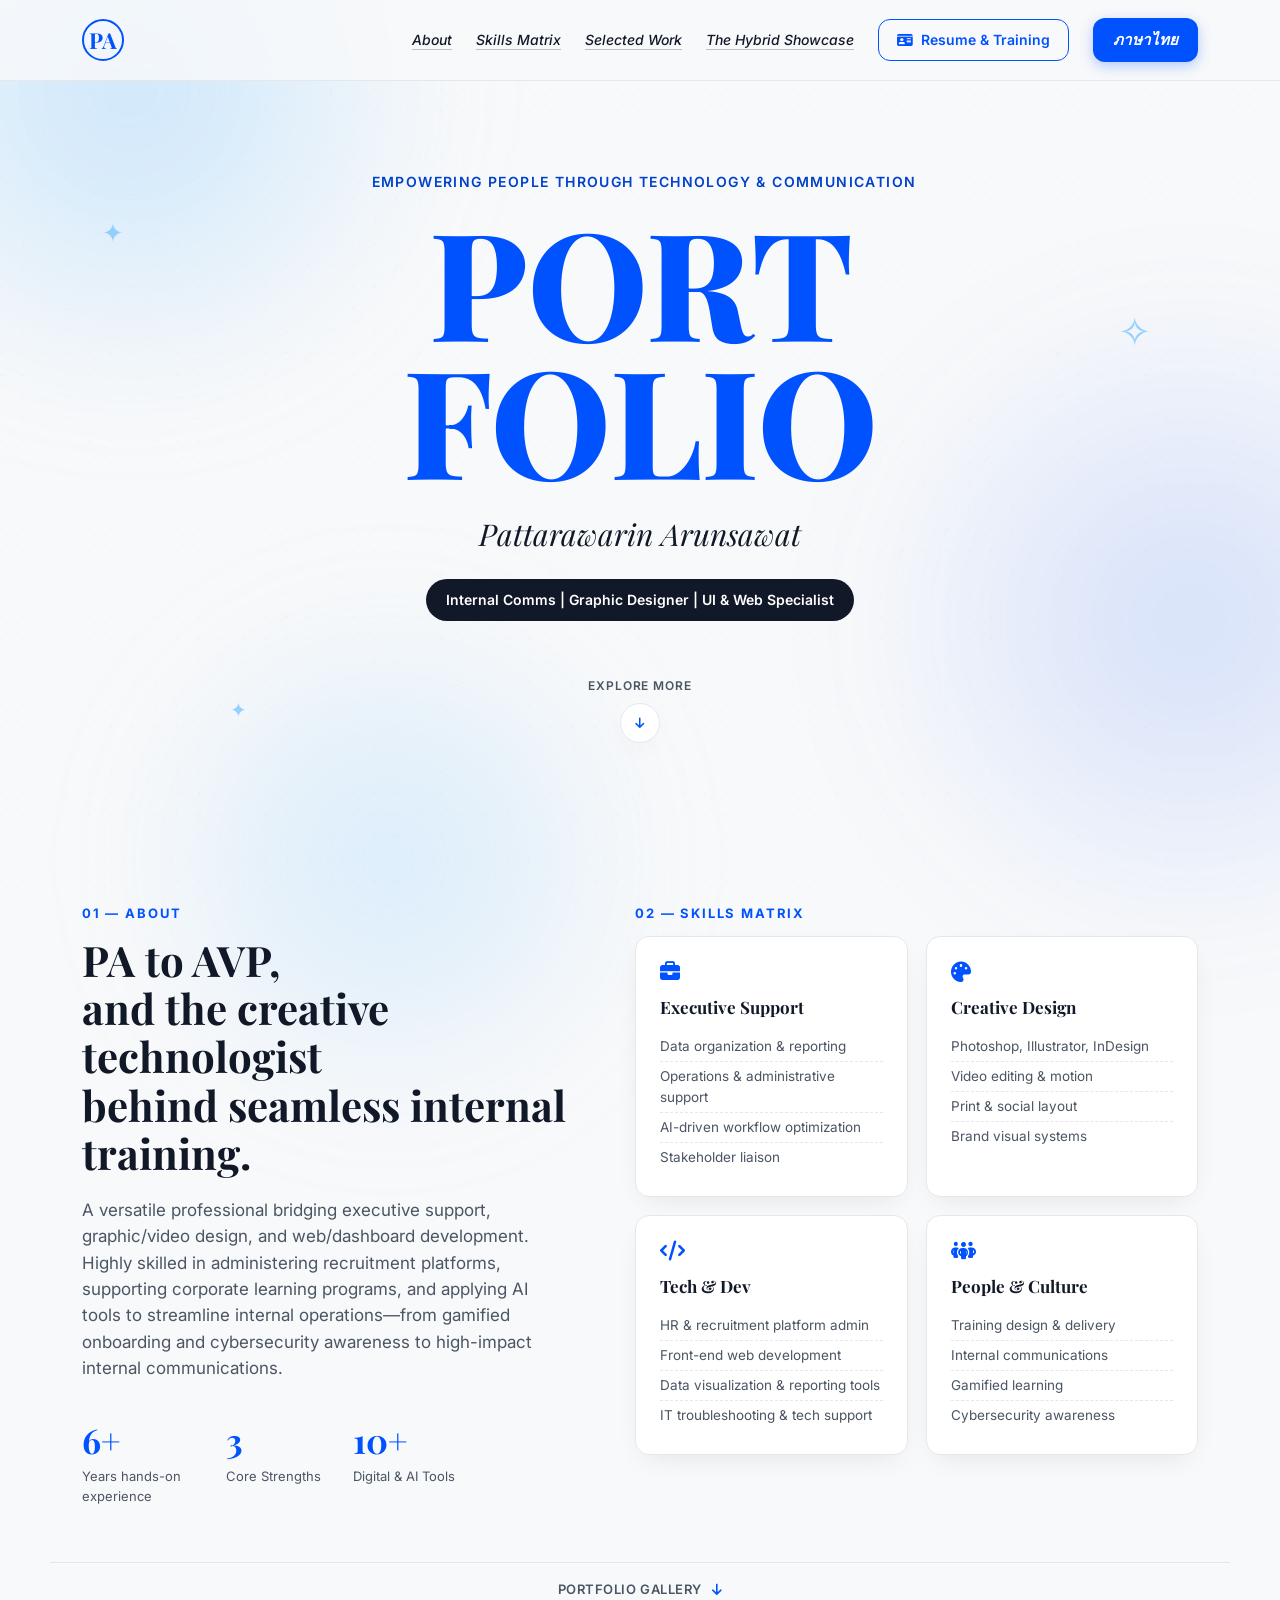
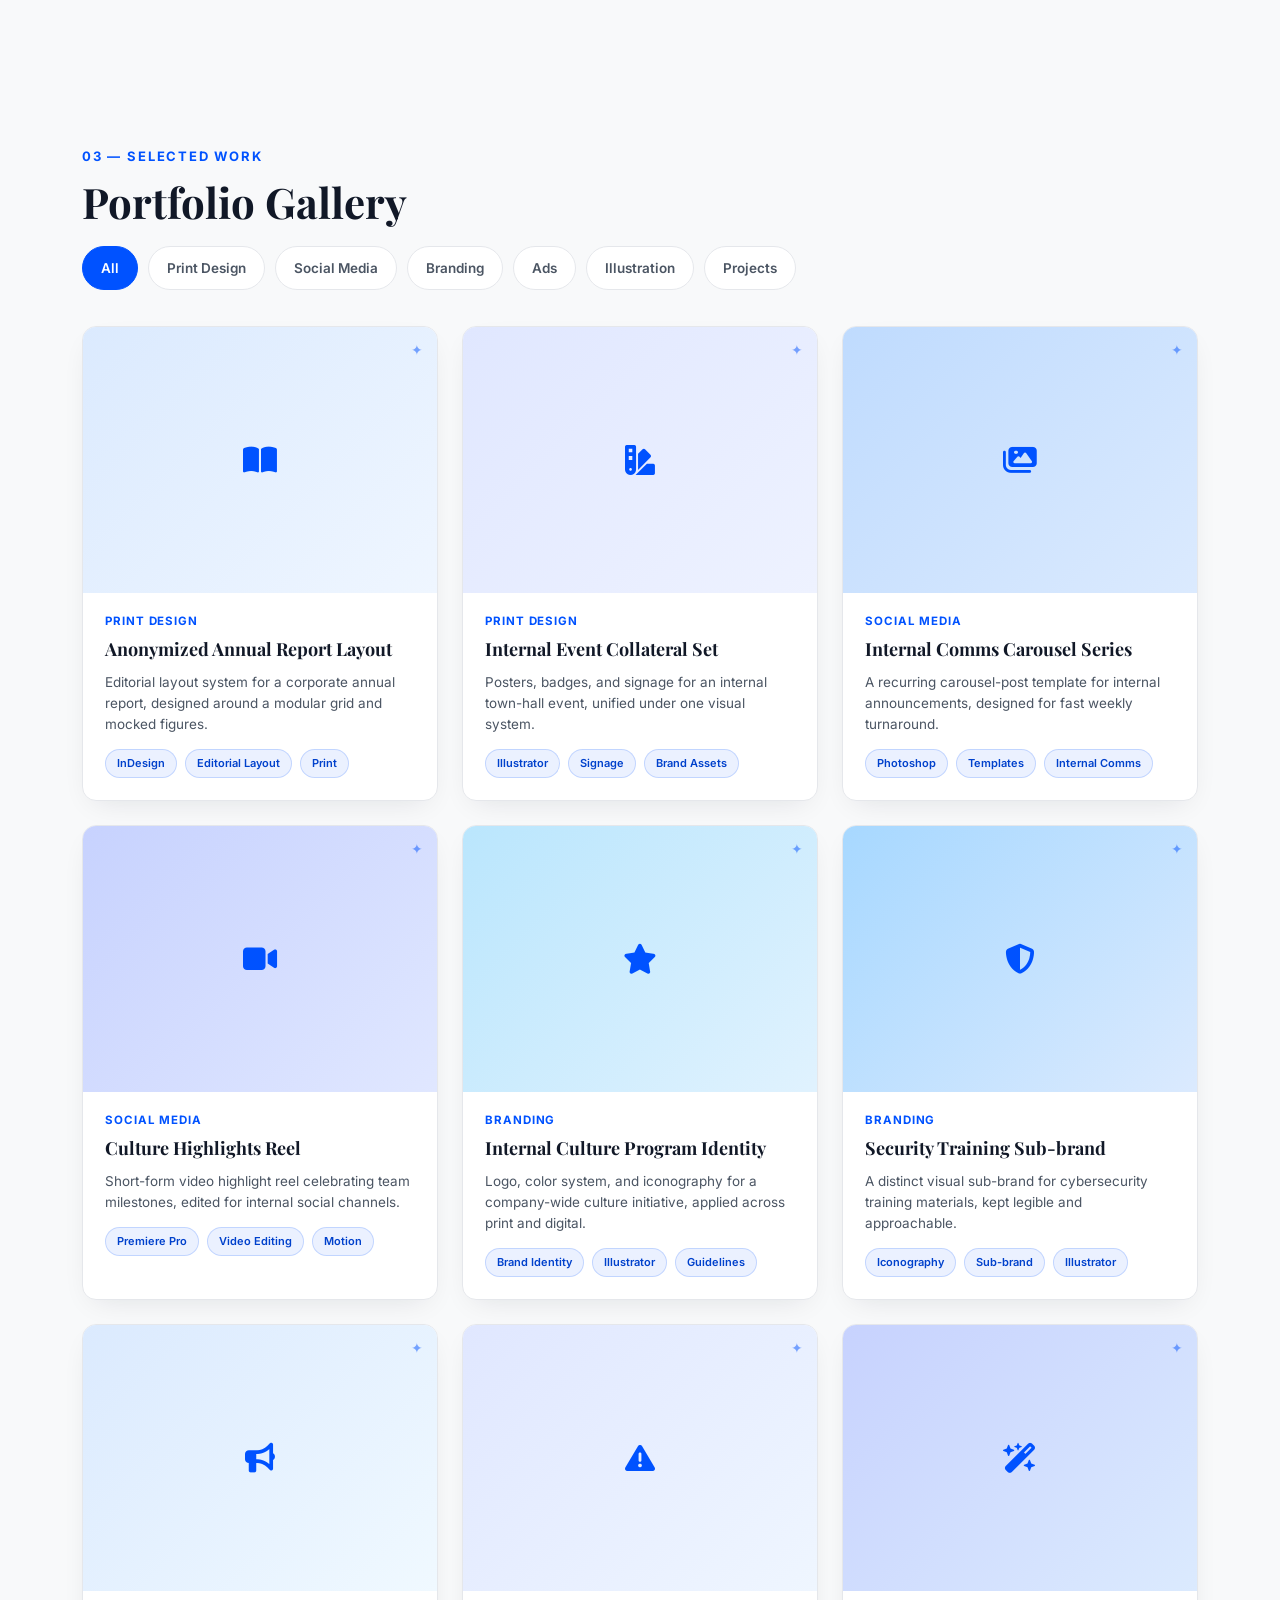
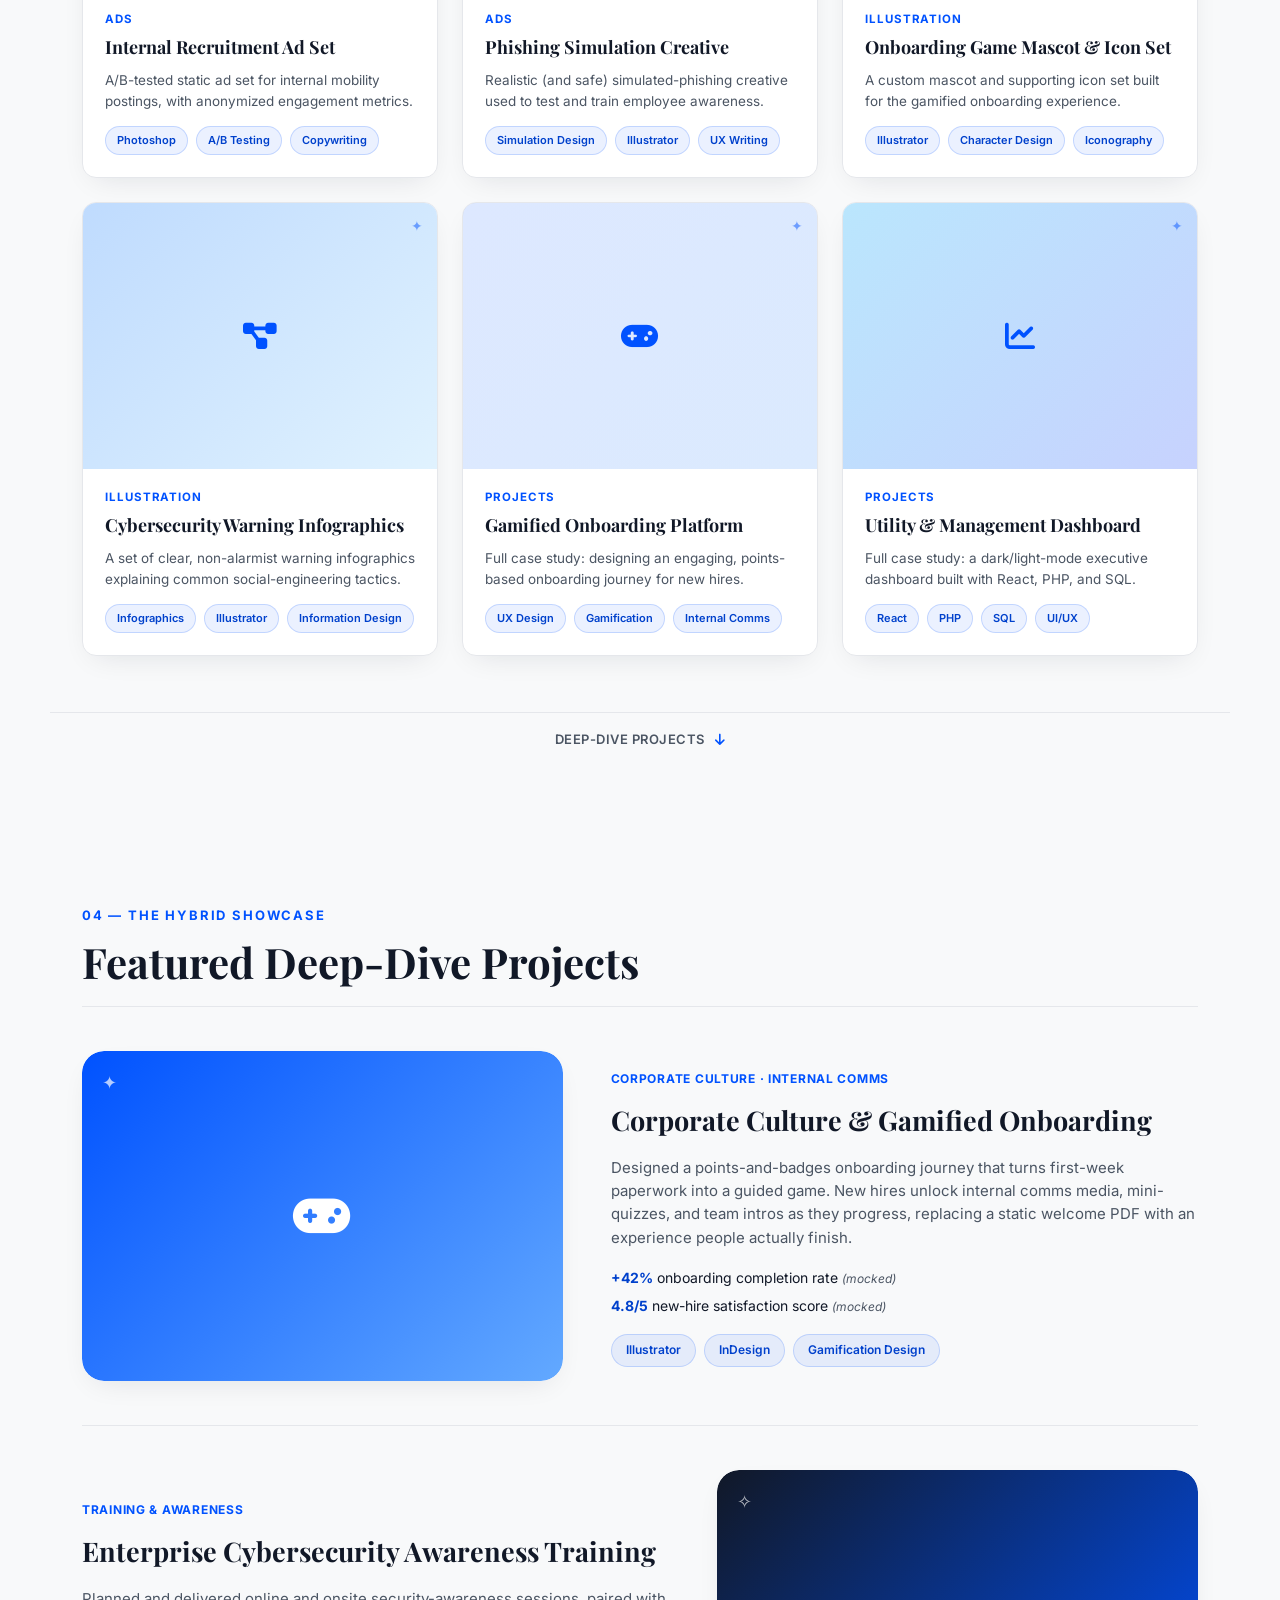
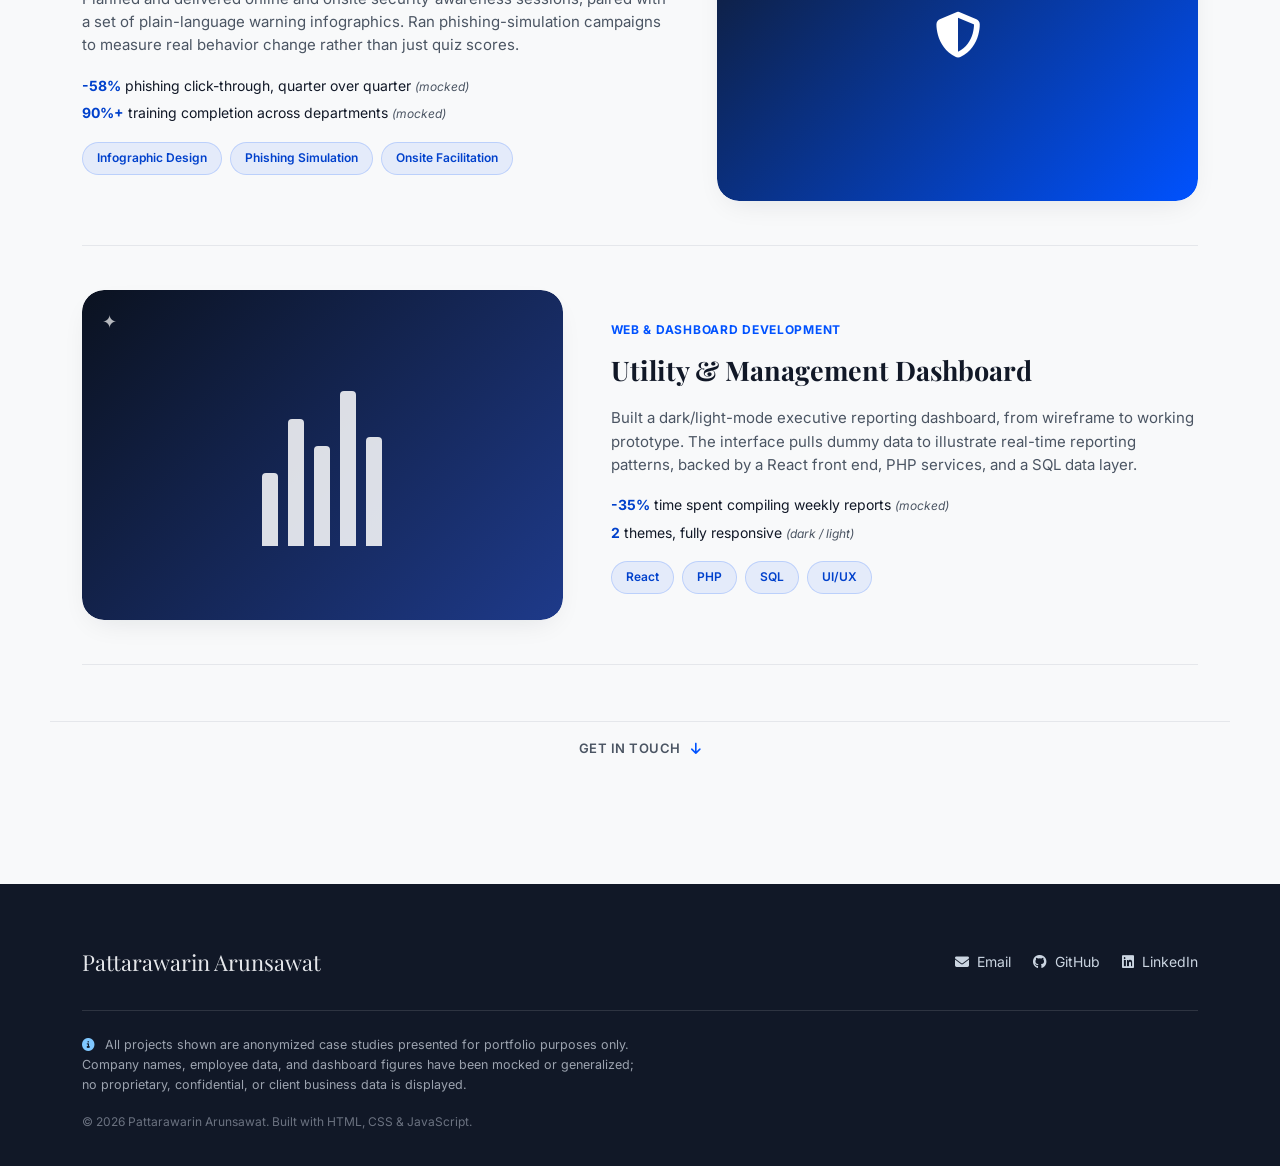
==== commit 76fad244: "Add files via upload" ====
--- a/index.html
+++ b/index.html
@@ -28,12 +28,11 @@
     <div class="header-inner">
       <a href="#top" class="logo">PA</a>
       <nav class="main-nav" aria-label="Primary">
-        <a href="#print-design" class="nav-link"><span class="arrow">↗</span> Print Design</a>
-        <a href="#social-media" class="nav-link"><span class="arrow">↗</span> Social Media</a>
-        <a href="#branding" class="nav-link"><span class="arrow">↗</span> Branding</a>
-        <a href="#ads" class="nav-link"><span class="arrow">↗</span> Ads</a>
-        <a href="#illustration" class="nav-link"><span class="arrow">↗</span> Illustration</a>
-        <a href="#projects" class="nav-link"><span class="arrow">↗</span> Projects</a>
+        <a href="#about" class="nav-link" data-section="about">About</a>
+        <a href="#skills" class="nav-link" data-section="skills">Skills Matrix</a>
+        <a href="#portfolio" class="nav-link" data-section="portfolio">Selected Work</a>
+        <a href="#deep-dive" class="nav-link" data-section="deep-dive">The Hybrid Showcase</a>
+        <a href="resume.html" class="nav-link btn-resume"><i class="fa-solid fa-id-card" aria-hidden="true"></i> Resume &amp; Training</a>
         <a href="index-th.html" class="nav-link btn-lang">ภาษาไทย</a>
       </nav>
       <button class="nav-toggle" id="navToggle" aria-label="Toggle navigation" aria-expanded="false">
@@ -85,12 +84,12 @@
           </div>
           <div class="stat">
             <span class="stat-num">10+</span>
-            <span class="stat-label">Digital & AI Tools/span>
-          </div>
-        </div>
-      </div>
-
-      <div class="skills-matrix">
+            <span class="stat-label">Digital &amp; AI Tools</span>
+          </div>
+        </div>
+      </div>
+
+      <div class="skills-matrix" id="skills">
         <p class="section-eyebrow">02 — Skills Matrix</p>
         <div class="skills-grid">
           <div class="skill-card">
@@ -279,7 +278,7 @@
         <div class="footer-links">
           <a href="mailto:pattarawarin.ar@gmail.com"><i class="fa-solid fa-envelope"></i> Email</a>
           <a href="https://callmeion.github.io/portfolio/" target="_blank" rel="noopener noreferrer"><i class="fa-brands fa-github"></i> GitHub</a>
-          <a href="www.linkedin.com/in/pattarawarin-ar" target="_blank" rel="noopener noreferrer"><i class="fa-brands fa-linkedin"></i> LinkedIn</a>
+          <a href="http://www.linkedin.com/in/pattarawarin-ar" target="_blank" rel="noopener noreferrer"><i class="fa-brands fa-linkedin"></i> LinkedIn</a>
         </div>
       </div>
       <hr class="footer-rule">
--- a/style.css
+++ b/style.css
@@ -184,8 +184,8 @@
 }
 .main-nav {
   display: flex;
-  gap: 28px;
-  flex-wrap: wrap;
+  align-items: center;
+  gap: 24px;
 }
 .nav-link {
   font-size: 14px;
@@ -203,6 +203,9 @@
 }
 .nav-link:hover { color: var(--color-accent); text-decoration-color: var(--color-accent); }
 .nav-link .arrow { display: inline-block; margin-right: 2px; }
+.nav-link[data-section], .nav-link[href*="#"] { display: inline-block; line-height: 44px; min-height: 0; }
+.nav-num { color: var(--color-accent); font-style: normal; font-weight: 700; }
+.nav-link.is-active { color: var(--color-accent); text-decoration-color: var(--color-accent); }
 
 .nav-toggle {
   display: none;
@@ -744,20 +747,6 @@
 }
 
 @media (max-width: 720px) {
-  .main-nav {
-    position: absolute;
-    top: 100%; left: 0; right: 0;
-    background: var(--color-bg);
-    flex-direction: column;
-    gap: 0;
-    border-bottom: 1px solid var(--color-line);
-    max-height: 0;
-    overflow: hidden;
-    transition: max-height 0.3s ease;
-  }
-  .main-nav.is-open { max-height: 420px; }
-  .main-nav a { padding: 14px 32px; border-top: 1px solid var(--color-line); min-height: 48px; }
-  .nav-toggle { display: flex; }
 
   /* Filter bar becomes a horizontally swipeable pill strip on mobile */
   .filter-bar {
@@ -788,3 +777,260 @@
   .deep-dive-inner, .footer-inner { padding-left: 20px; padding-right: 20px; }
   .filter-bar { margin-left: -20px; margin-right: -20px; padding-left: 20px; padding-right: 20px; }
 }
+
+
+/* =========================================================
+   Nav: collapse to hamburger below 1100px (longer section labels)
+   ========================================================= */
+@media (max-width: 1100px) {
+  .main-nav {
+    position: absolute;
+    top: 100%; left: 0; right: 0;
+    background: var(--color-bg);
+    flex-direction: column;
+    align-items: stretch;
+    gap: 0;
+    border-bottom: 1px solid var(--color-line);
+    max-height: 0;
+    overflow: hidden;
+    transition: max-height 0.3s ease;
+  }
+  .main-nav.is-open { max-height: 520px; }
+  .main-nav a { padding: 14px 32px; border-top: 1px solid var(--color-line); min-height: 48px; }
+  .main-nav .nav-link[href*="#"] { line-height: 1.4; }
+  .main-nav .btn-resume,
+  .main-nav .btn-lang { margin: 14px 32px 0; width: fit-content; }
+  .main-nav .btn-lang { margin-bottom: 18px; }
+  .nav-toggle { display: flex; }
+}
+
+/* Resume & Training pill (outlined, sits beside the filled language button) */
+.main-nav .btn-resume {
+  font-style: normal;
+  font-weight: 600;
+  gap: 8px;
+  padding: 9px 18px;
+  min-height: 0;
+  border: 1.5px solid var(--color-accent);
+  border-radius: 12px;
+  color: var(--color-accent);
+  text-decoration: none;
+  transition: background 0.2s ease, color 0.2s ease;
+}
+.main-nav .btn-resume:hover,
+.main-nav .btn-resume[aria-current="page"] { background: var(--color-accent); color: #fff; }
+@media (min-width: 1101px) { .main-nav .btn-lang { margin-left: 0; } }
+
+/* =========================================================
+   Resume & Training page (standalone, scrolling document — not slides)
+   ========================================================= */
+.page-hero { padding: 72px 0 24px; }
+.page-hero-inner {
+  max-width: var(--container);
+  margin: 0 auto;
+  padding: 0 32px;
+  position: relative;
+  z-index: 1;
+}
+.page-hero .section-heading { max-width: 28ch; margin-bottom: 0; }
+
+.resume-page { padding: 28px 0 100px; }
+.resume-layout {
+  max-width: var(--container);
+  margin: 0 auto;
+  padding: 0 32px;
+  position: relative;
+  z-index: 1;
+  display: grid;
+  grid-template-columns: 320px 1fr;
+  gap: 56px;
+  align-items: start;
+}
+
+/* Left profile card */
+.profile-card {
+  position: sticky;
+  top: 100px;
+  background: var(--color-card);
+  border: 1px solid var(--color-line);
+  border-radius: var(--radius-lg);
+  padding: 28px;
+  box-shadow: var(--shadow-card);
+}
+.profile-card h2 { font-size: 24px; line-height: 1.2; margin: 0 0 4px; }
+.profile-role { margin: 0 0 16px; color: var(--color-accent-deep); font-weight: 600; font-size: 14px; }
+.profile-summary { margin: 0 0 20px; color: var(--color-ink-soft); font-size: 14px; }
+.profile-links { display: grid; gap: 4px; margin-bottom: 20px; }
+.profile-links a {
+  display: flex; align-items: center; gap: 10px;
+  min-height: 44px; font-size: 14px; font-weight: 500;
+  border-top: 1px solid var(--color-line);
+}
+.profile-links a i { width: 18px; color: var(--color-accent); text-align: center; }
+.profile-links a:hover { color: var(--color-accent); }
+/* ปรับระยะห่างระหว่าง Tag ให้ชิดกันขึ้น */
+.profile-tags { 
+  display: flex; 
+  flex-wrap: wrap; 
+  gap: 6px; 
+  margin-bottom: 16px; 
+}
+
+/* ลดขนาดฟอนต์และกรอบของ Tag เฉพาะในแถบ Profile ให้เล็กลง */
+.profile-tags .tag { 
+  padding: 4px 10px; 
+  font-size: 11px; 
+}
+
+/* ลดระยะห่างของหัวข้อ Hard Skills / Soft Skills ให้กระชับขึ้น */
+.profile-skills {
+  margin-bottom: 16px !important;
+}
+.profile-skills h3 {
+  font-size: 0.8rem !important;
+  margin-bottom: 8px !important;
+}
+.btn-print {
+  display: inline-flex; align-items: center; justify-content: center; gap: 8px;
+  width: 100%; min-height: 46px;
+  background: var(--color-ink); color: #fff;
+  border: 0; border-radius: 12px;
+  font: 600 14px var(--font-body);
+  cursor: pointer;
+  transition: background 0.2s ease;
+}
+.btn-print:hover { background: var(--color-accent); }
+
+/* Right content blocks */
+.resume-block { margin-bottom: 64px; }
+.resume-block:last-child { margin-bottom: 0; }
+.resume-block .section-heading { font-size: clamp(26px, 3.4vw, 34px); margin-bottom: 28px; }
+
+/* Vertical timeline */
+.timeline { position: relative; padding-left: 30px; }
+.timeline::before {
+  content: "";
+  position: absolute;
+  left: 6px; top: 8px; bottom: 8px;
+  width: 2px;
+  background: linear-gradient(var(--color-accent), var(--color-accent-sky));
+  opacity: 0.35;
+}
+.tl-item { position: relative; padding-bottom: 36px; }
+.tl-item:last-child { padding-bottom: 0; }
+.tl-item::before {
+  content: "";
+  position: absolute;
+  left: -30px; top: 7px;
+  width: 14px; height: 14px;
+  border-radius: 50%;
+  background: var(--color-bg);
+  border: 3px solid var(--color-accent);
+}
+.tl-date {
+  margin: 0 0 6px;
+  font-size: 12px; font-weight: 700;
+  letter-spacing: 0.12em; text-transform: uppercase;
+  color: var(--color-accent);
+}
+.tl-title { margin: 0; font-size: 20px; line-height: 1.3; }
+.tl-org { margin: 2px 0 12px; color: var(--color-ink-soft); font-size: 14px; font-weight: 500; }
+.tl-points { display: grid; gap: 8px; margin-bottom: 14px; }
+.tl-points li {
+  position: relative;
+  padding-left: 20px;
+  font-size: 15px;
+  color: var(--color-ink-soft);
+}
+.tl-points li::before { content: "✦"; position: absolute; left: 0; top: 1px; font-size: 11px; color: var(--color-accent); }
+
+/* Training cards */
+.training-grid { display: grid; grid-template-columns: repeat(2, 1fr); gap: 20px; }
+.training-card {
+  background: var(--color-card);
+  border: 1px solid var(--color-line);
+  border-radius: var(--radius-md);
+  padding: 22px;
+  box-shadow: var(--shadow-card);
+  transition: transform 0.25s ease, box-shadow 0.25s ease;
+}
+.training-card:hover { transform: translateY(-4px); box-shadow: var(--shadow-card-hover); }
+.training-card .tl-date { margin-bottom: 8px; }
+.training-card h3 { margin: 0 0 4px; font-size: 17px; line-height: 1.3; }
+.training-card .tl-org { margin-bottom: 0; }
+.training-card p { margin: 10px 0 0; font-size: 14px; color: var(--color-ink-soft); }
+.training-sub { margin: 36px 0 18px; font-size: 13px; font-weight: 700; letter-spacing: 0.12em; text-transform: uppercase; color: var(--color-ink-soft); }
+.training-sub:first-of-type { margin-top: 0; }
+
+@media (max-width: 960px) {
+  .resume-layout { grid-template-columns: 1fr; gap: 40px; }
+  .profile-card { position: static; }
+}
+@media (max-width: 720px) {
+  .page-hero { padding-top: 48px; }
+  .training-grid { grid-template-columns: 1fr; }
+  .resume-block { margin-bottom: 48px; }
+}
+@media (max-width: 420px) {
+  .page-hero-inner, .resume-layout { padding-left: 20px; padding-right: 20px; }
+}
+
+/* Print / save as PDF */
+/* Print / save as PDF */
+@media print {
+  /* 1. ตั้งค่าหน้ากระดาษ A4 และลดขอบ */
+  @page {
+    size: A4;
+    margin: 1cm; /* ลดขอบกระดาษลงเพื่อให้เนื้อหาเต็มขึ้น */
+  }
+
+  /* 2. ซ่อนส่วนที่ไม่จำเป็นตอนปริ้น (รวมถึงหัวข้อใหญ่ที่กินพื้นที่) */
+  .site-header, .aurora, .back-to-top, .btn-print, .site-footer, .page-hero { 
+    display: none !important; 
+  }
+  body::before { display: none !important; }
+  body { 
+    background: #fff !important; 
+    color: #111827 !important; 
+  }
+
+  /* 3. จัดการ Layout หลักให้ขยายเต็มหน้ากระดาษ */
+  .resume-page { 
+    padding: 0 !important; 
+  }
+  .resume-layout { 
+    max-width: 100% !important; 
+    padding: 0 !important; 
+    grid-template-columns: 240px 1fr !important; /* ล็อคขนาดคอลัมน์ซ้าย และให้ฝั่งขวาขยายเต็มที่ */
+    gap: 36px !important; /* ระยะห่างระหว่างคอลัมน์ซ้าย-ขวา */
+  }
+
+  /* 4. แถบโปรไฟล์ด้านซ้าย (เอาเส้นขอบและช่องว่างออก) */
+  .profile-card { 
+    position: static !important; 
+    box-shadow: none !important; 
+    border: none !important; 
+    padding: 0 !important; 
+    background: transparent !important;
+  }
+
+  /* 5. ปรับระยะห่างของเนื้อหาด้านขวาให้กระชับขึ้น */
+  .resume-block { margin-bottom: 24px !important; }
+  .resume-block .section-heading { margin-bottom: 16px !important; }
+  .tl-item { padding-bottom: 20px !important; }
+  
+  /* 6. ป้องกันการตัดหน้ากระดาษตรงกลางเนื้อหา (ขาดครึ่ง) */
+  .tl-item, .training-card, .profile-skills, .profile-tags { 
+    break-inside: avoid; 
+    page-break-inside: avoid; 
+  }
+
+  /* 7. ปรับสีกรอบ Tag ให้เข้มขึ้นเวลาปริ้นขาว-ดำจะได้มองเห็นชัด */
+  .tag {
+    border: 1px solid #ccc !important;
+    background: transparent !important;
+    color: #333 !important;
+  }
+}
+/* Resume profile card: make non-link contact rows (phone, location) match the links */
+.profile-links span i { color: var(--color-accent); text-align: center; }
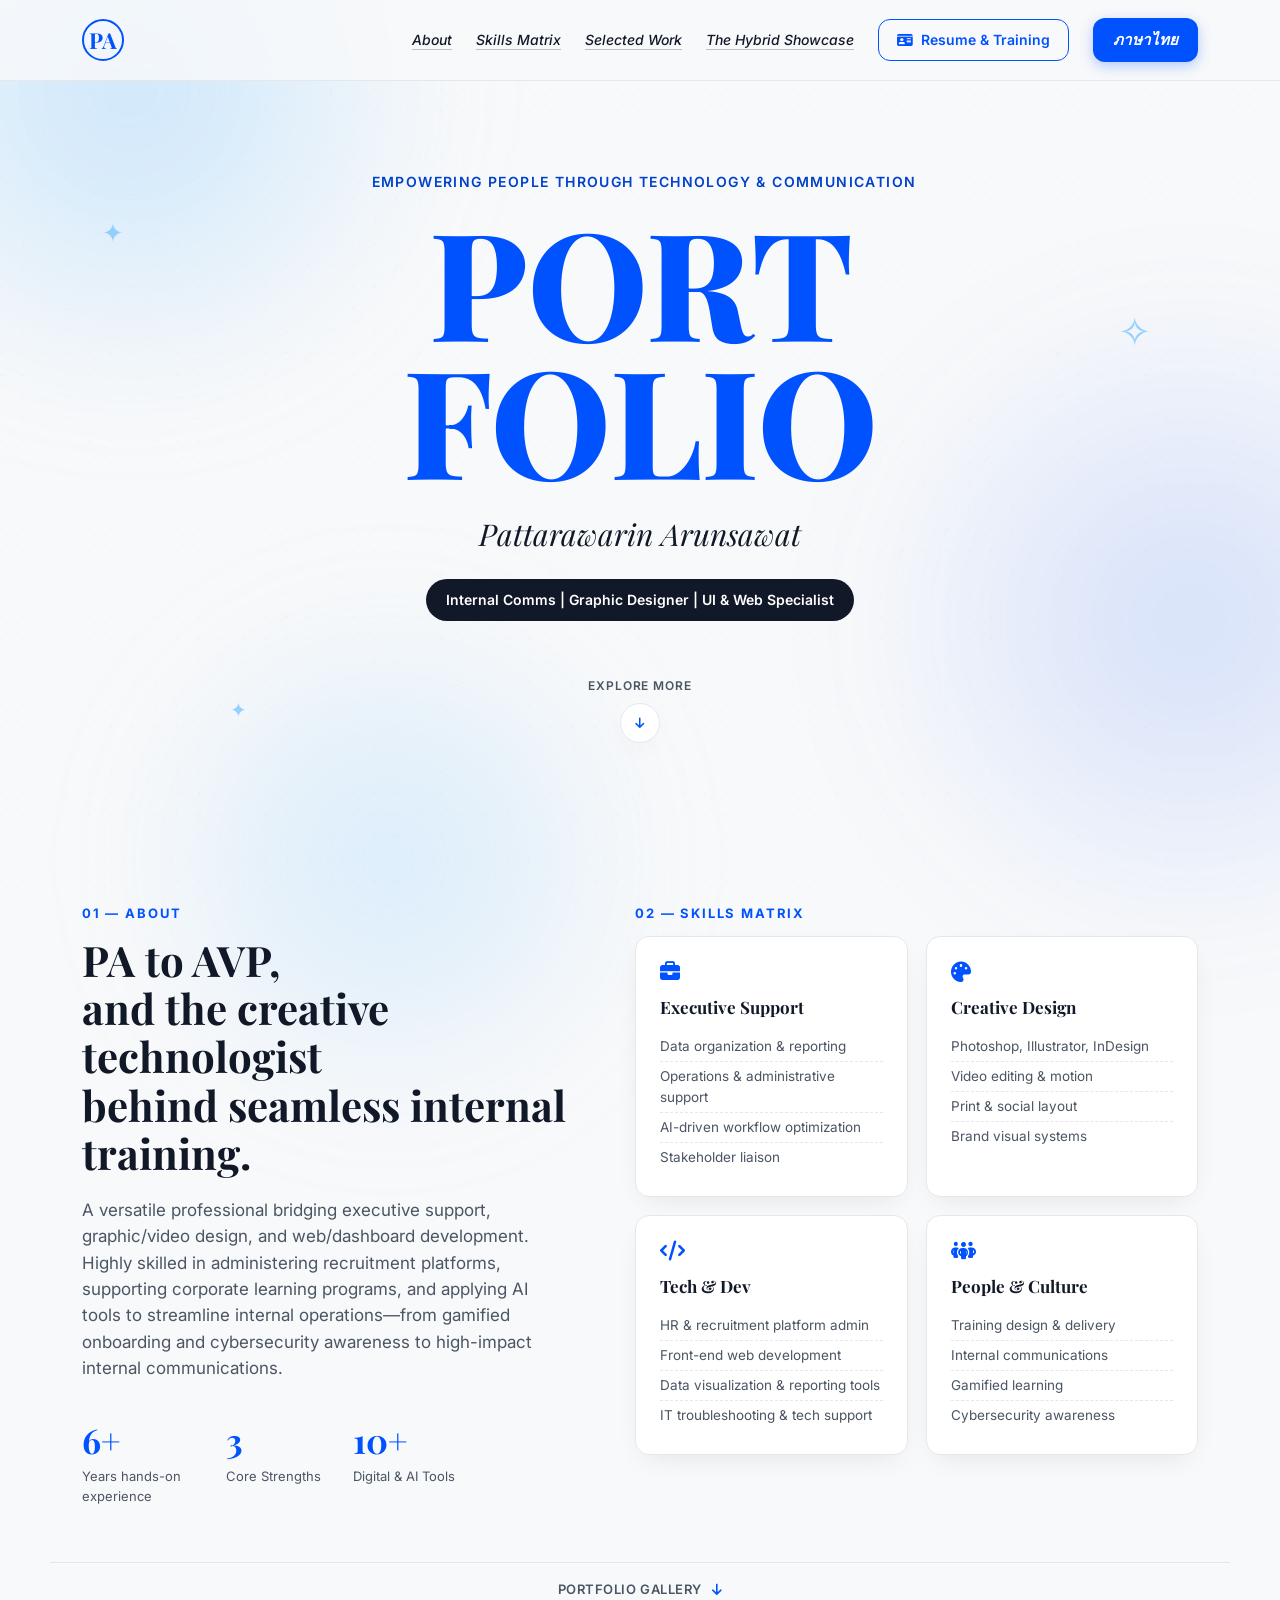
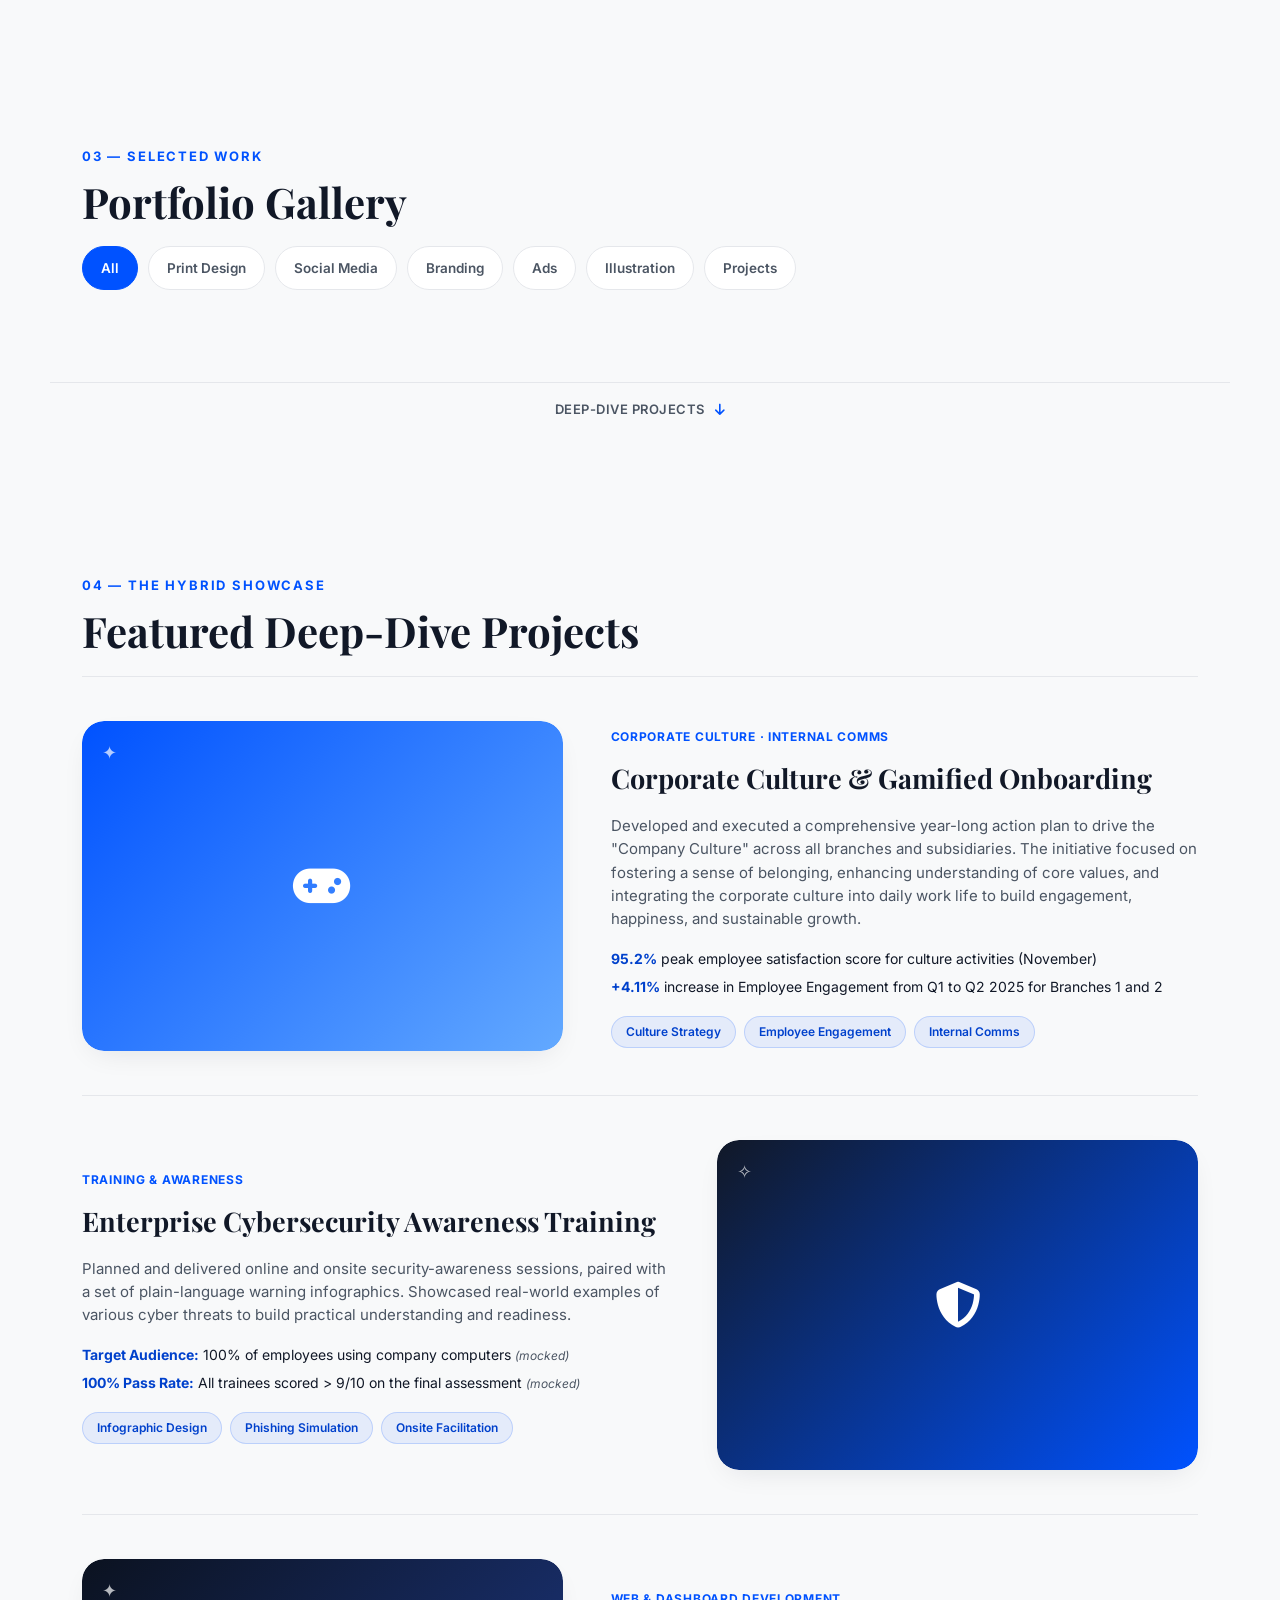
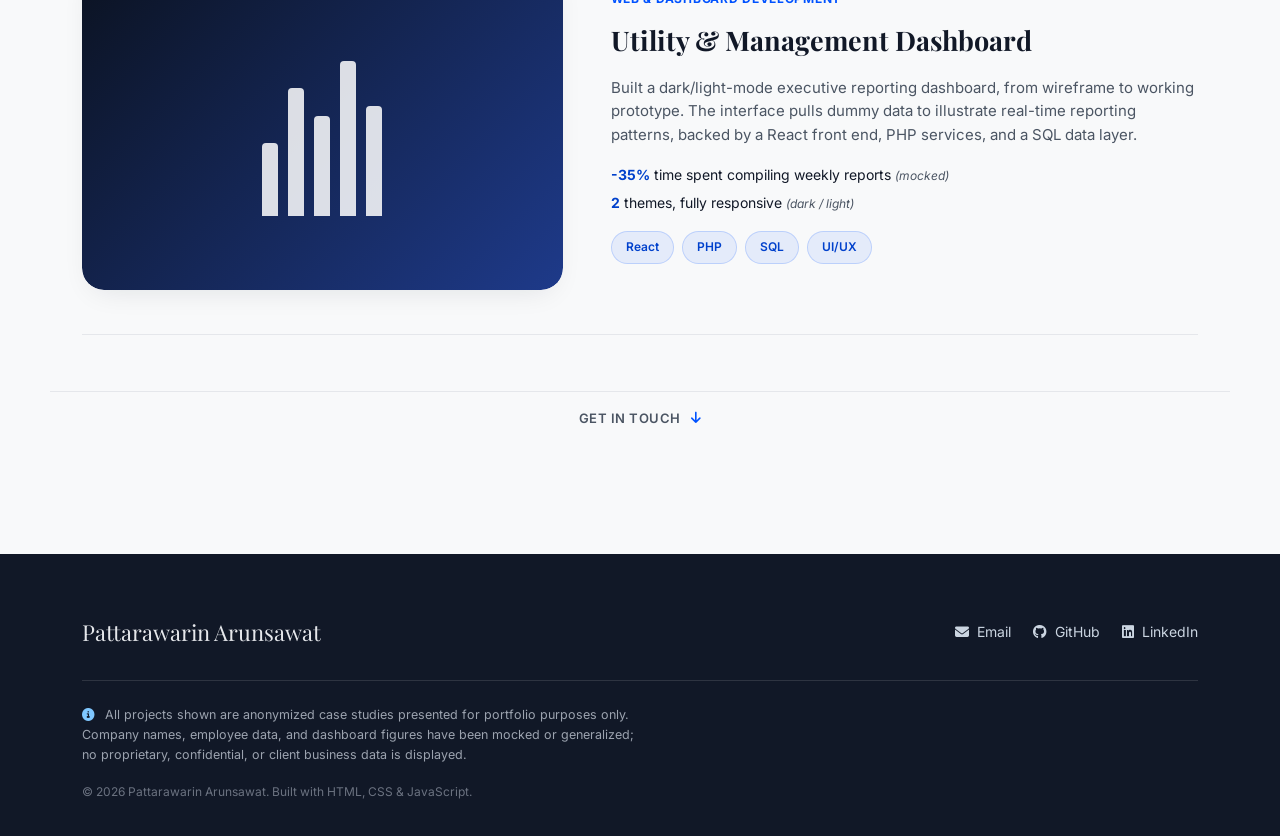
==== commit 7b79f256: "Update index.html" ====
--- a/index.html
+++ b/index.html
@@ -186,18 +186,18 @@
           <span class="case-tag">Corporate Culture · Internal Comms</span>
           <h3>Corporate Culture &amp; Gamified Onboarding</h3>
           <p>
-            Designed a points-and-badges onboarding journey that turns first-week paperwork into a guided
-            game. New hires unlock internal comms media, mini-quizzes, and team intros as they progress,
-            replacing a static welcome PDF with an experience people actually finish.
+           Developed and executed a comprehensive year-long action plan to drive the "Company Culture"
+            across all branches and subsidiaries. The initiative focused on fostering a sense of belonging,
+            enhancing understanding of core values, and integrating the corporate culture into daily work life to build engagement, happiness, and sustainable growth.
           </p>
           <ul class="case-stats">
-            <li><strong>+42%</strong> onboarding completion rate <span class="mock-note">(mocked)</span></li>
-            <li><strong>4.8/5</strong> new-hire satisfaction score <span class="mock-note">(mocked)</span></li>
+            <li><strong>95.2%</strong> peak employee satisfaction score for culture activities (November)</li>
+          <li><strong>+4.11%</strong> increase in Employee Engagement from Q1 to Q2 2025 for Branches 1 and 2</li>
           </ul>
           <div class="case-tools">
-            <span class="tag">Illustrator</span>
-            <span class="tag">InDesign</span>
-            <span class="tag">Gamification Design</span>
+            <span class="tag">Culture Strategy</span>
+            <span class="tag">Employee Engagement</span>
+            <span class="tag">Internal Comms</span>
           </div>
         </div>
       </article>
@@ -213,13 +213,14 @@
           <span class="case-tag">Training &amp; Awareness</span>
           <h3>Enterprise Cybersecurity Awareness Training</h3>
           <p>
-            Planned and delivered online and onsite security-awareness sessions, paired with a set of
-            plain-language warning infographics. Ran phishing-simulation campaigns to measure real
-            behavior change rather than just quiz scores.
+           Planned and delivered online and onsite security-awareness sessions, paired with a set of 
+      plain-language warning infographics. Showcased real-world examples of various cyber threats 
+      to build practical understanding and readiness.
           </p>
           <ul class="case-stats">
-            <li><strong>-58%</strong> phishing click-through, quarter over quarter <span class="mock-note">(mocked)</span></li>
-            <li><strong>90%+</strong> training completion across departments <span class="mock-note">(mocked)</span></li>
+<li><strong>Target Audience:</strong> 100% of employees using company computers <span class="mock-note">(mocked)</span></li>
+      <li><strong>100% Pass Rate:</strong> All trainees scored > 9/10 on the final assessment <span class="mock-note">(mocked)</span></li>
+    </ul>
           </ul>
           <div class="case-tools">
             <span class="tag">Infographic Design</span>
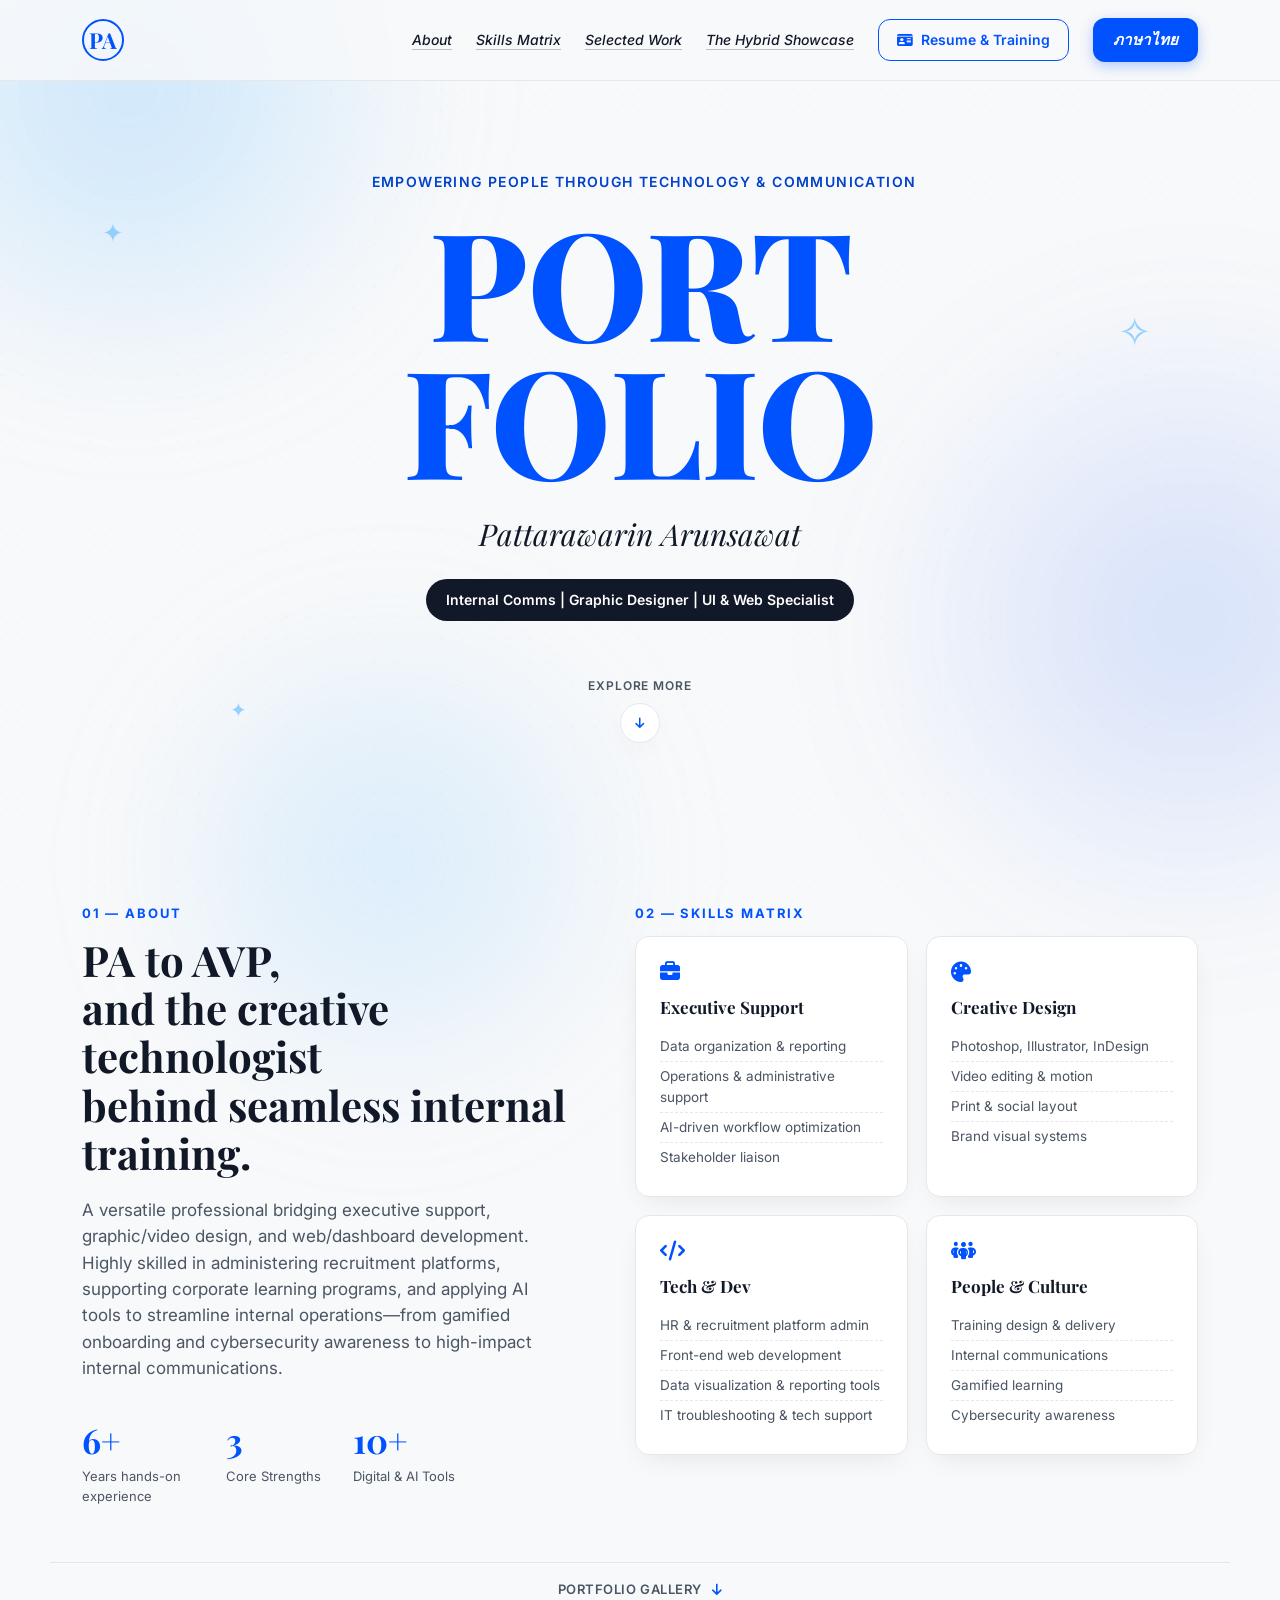
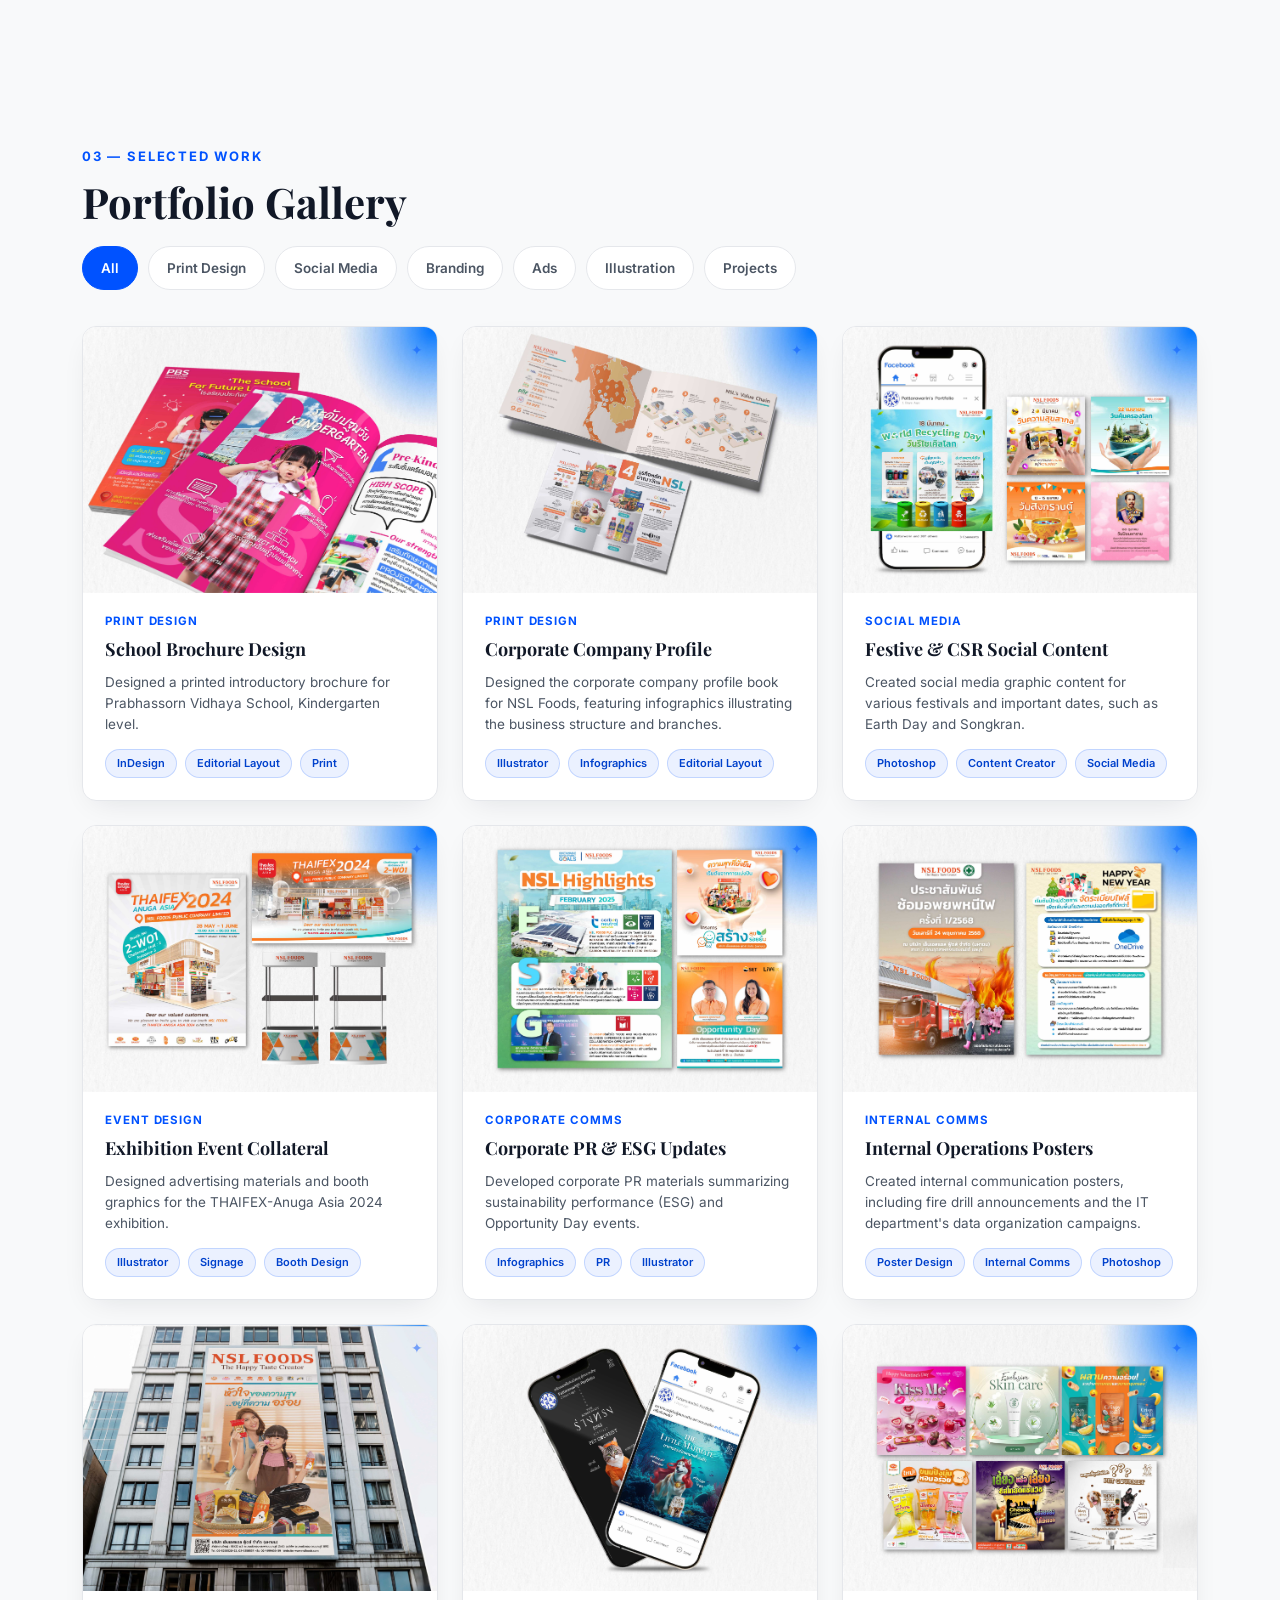
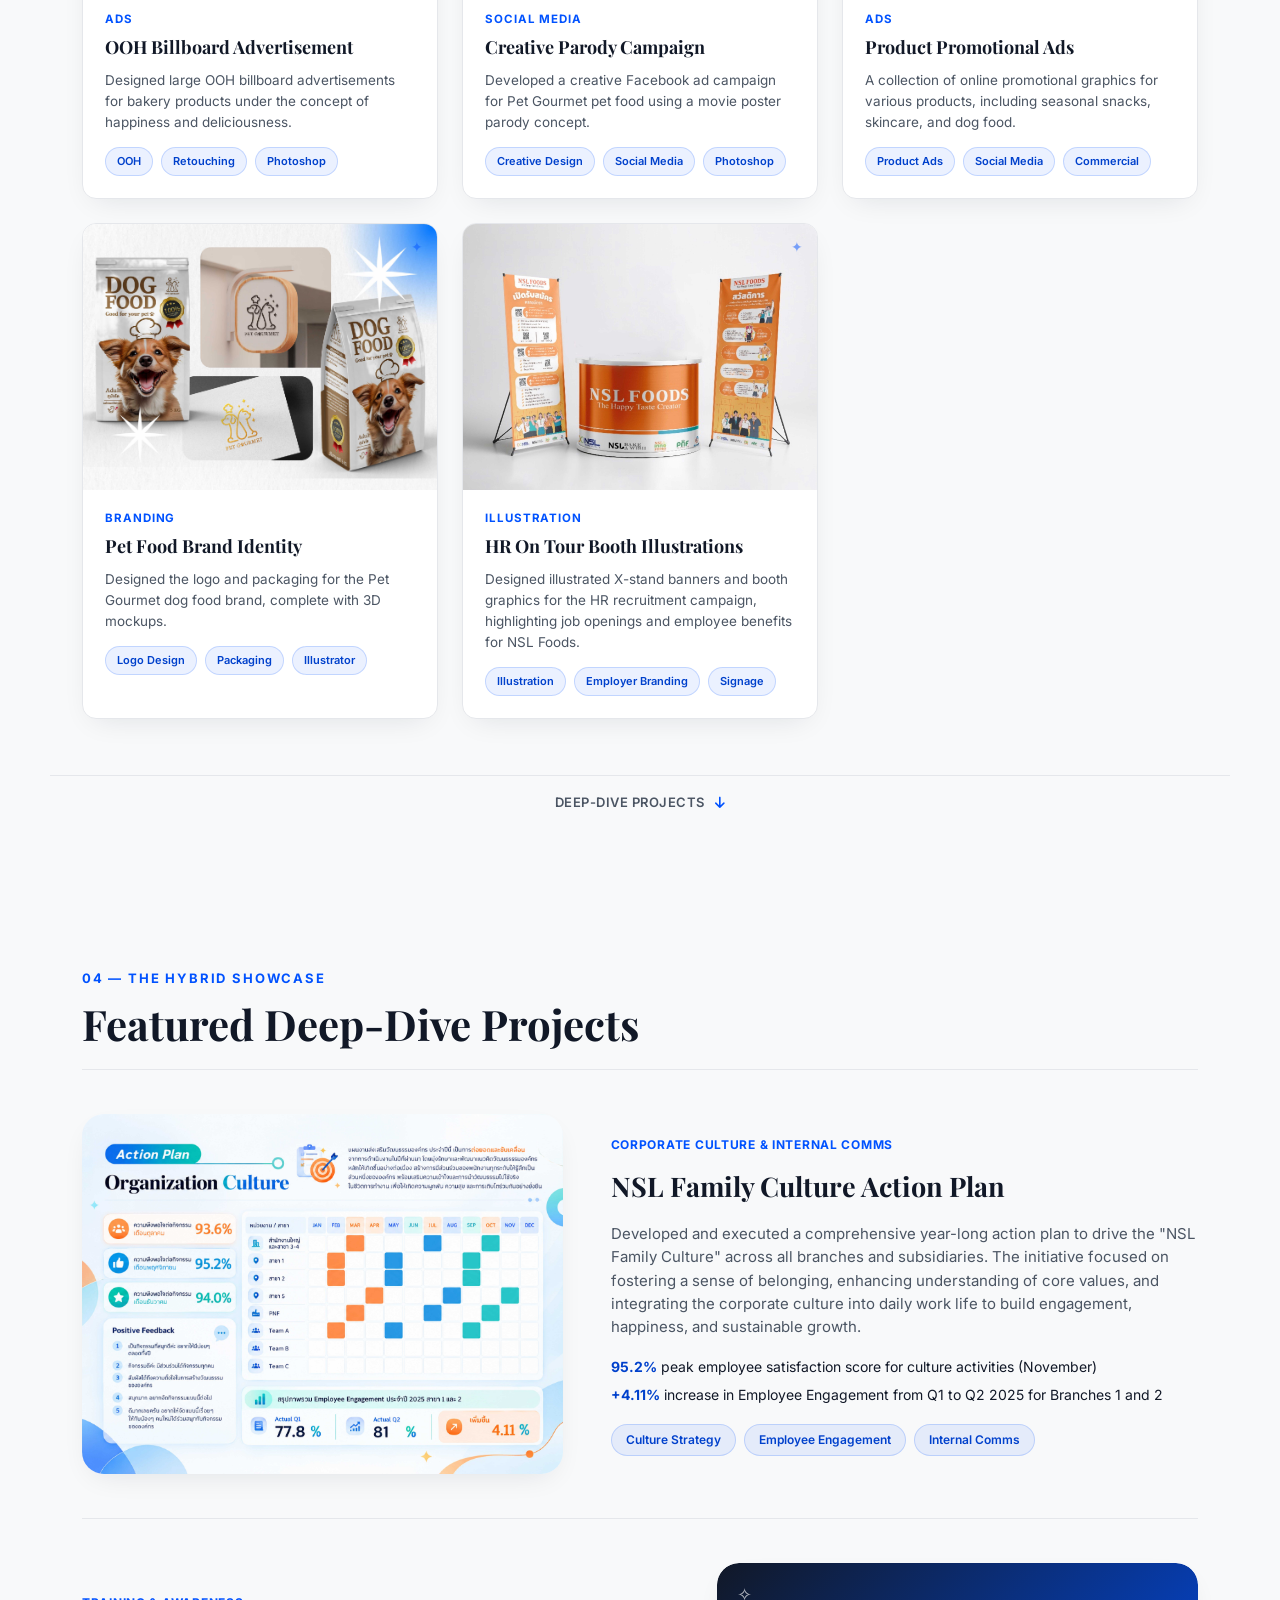
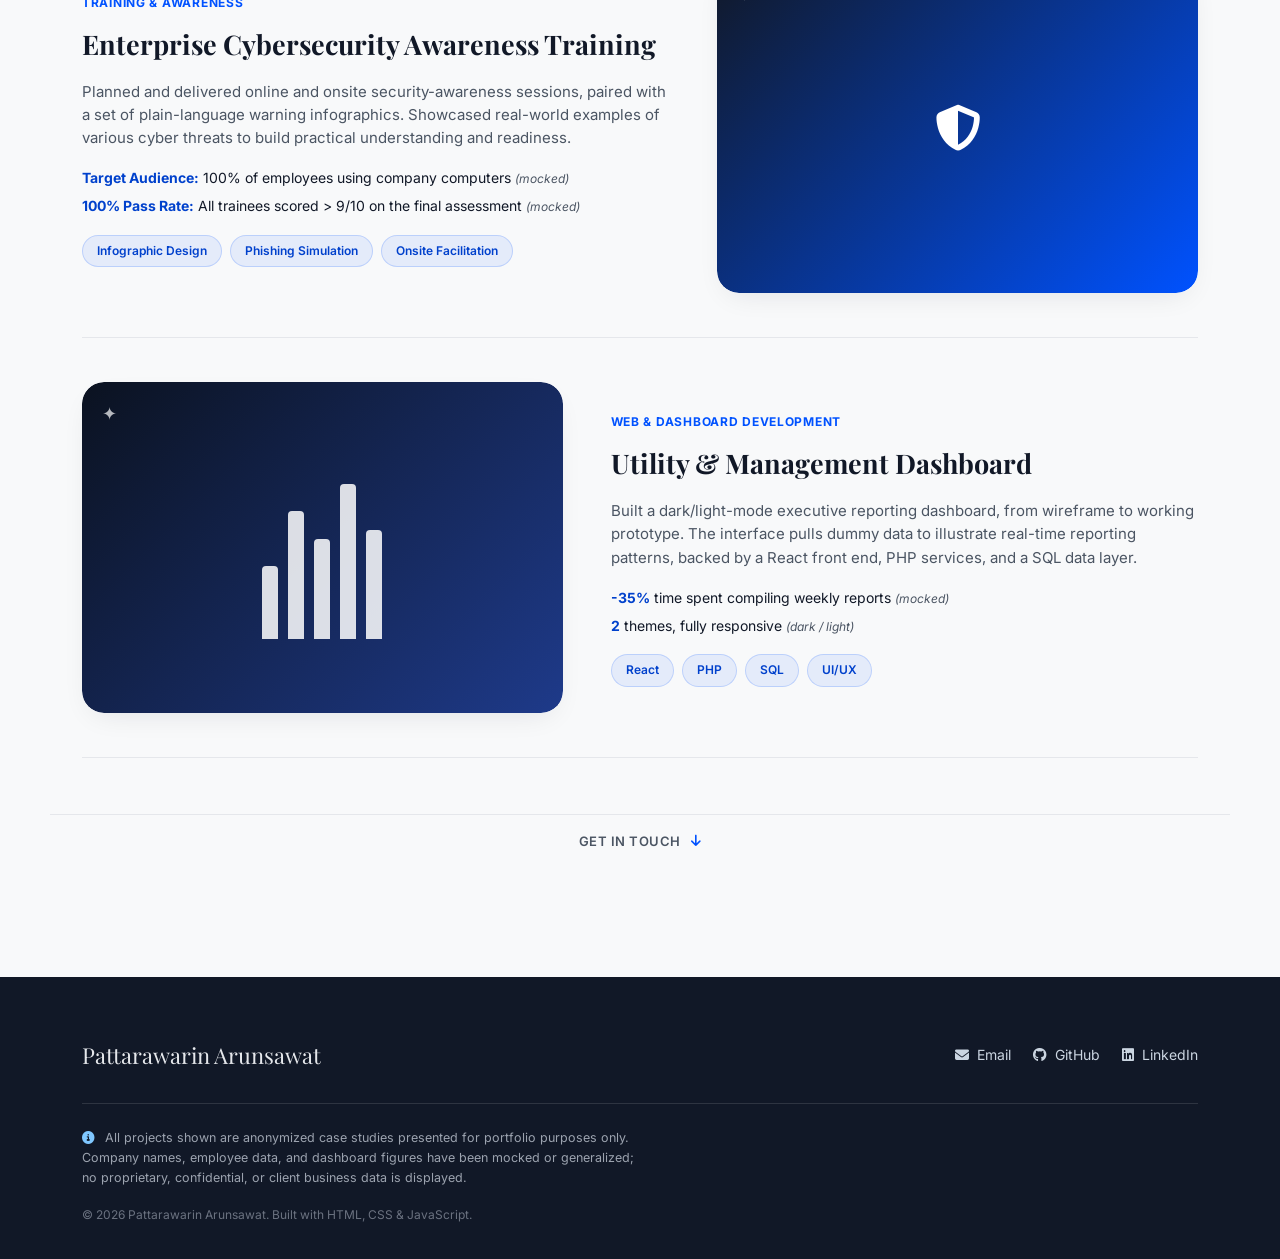
==== commit d3fd04f1: "Update index.html" ====
--- a/index.html
+++ b/index.html
@@ -176,23 +176,19 @@
       <h2 class="section-heading">Featured Deep-Dive Projects</h2>
 
       <article class="case-study">
-        <div class="case-media" aria-hidden="true">
-          <div class="mock-window mock-window--onboarding">
-            <span class="mock-star">✦</span>
-            <i class="fa-solid fa-gamepad"></i>
-          </div>
-        </div>
+        <div class="case-media">
+          <img src="images/012.jpg" alt="NSL Family Culture Action Plan Dashboard" style="width: 100%; height: auto; border-radius: 16px; box-shadow: 0 12px 24px rgba(0,0,0,0.08);">
+        </div>
+        
         <div class="case-copy">
-          <span class="case-tag">Corporate Culture · Internal Comms</span>
-          <h3>Corporate Culture &amp; Gamified Onboarding</h3>
+          <span class="case-tag">Corporate Culture &amp; Internal Comms</span>
+          <h3>NSL Family Culture Action Plan</h3>
           <p>
-           Developed and executed a comprehensive year-long action plan to drive the "Company Culture"
-            across all branches and subsidiaries. The initiative focused on fostering a sense of belonging,
-            enhancing understanding of core values, and integrating the corporate culture into daily work life to build engagement, happiness, and sustainable growth.
+            Developed and executed a comprehensive year-long action plan to drive the "NSL Family Culture" across all branches and subsidiaries. The initiative focused on fostering a sense of belonging, enhancing understanding of core values, and integrating the corporate culture into daily work life to build engagement, happiness, and sustainable growth.
           </p>
           <ul class="case-stats">
             <li><strong>95.2%</strong> peak employee satisfaction score for culture activities (November)</li>
-          <li><strong>+4.11%</strong> increase in Employee Engagement from Q1 to Q2 2025 for Branches 1 and 2</li>
+            <li><strong>+4.11%</strong> increase in Employee Engagement from Q1 to Q2 2025 for Branches 1 and 2</li>
           </ul>
           <div class="case-tools">
             <span class="tag">Culture Strategy</span>
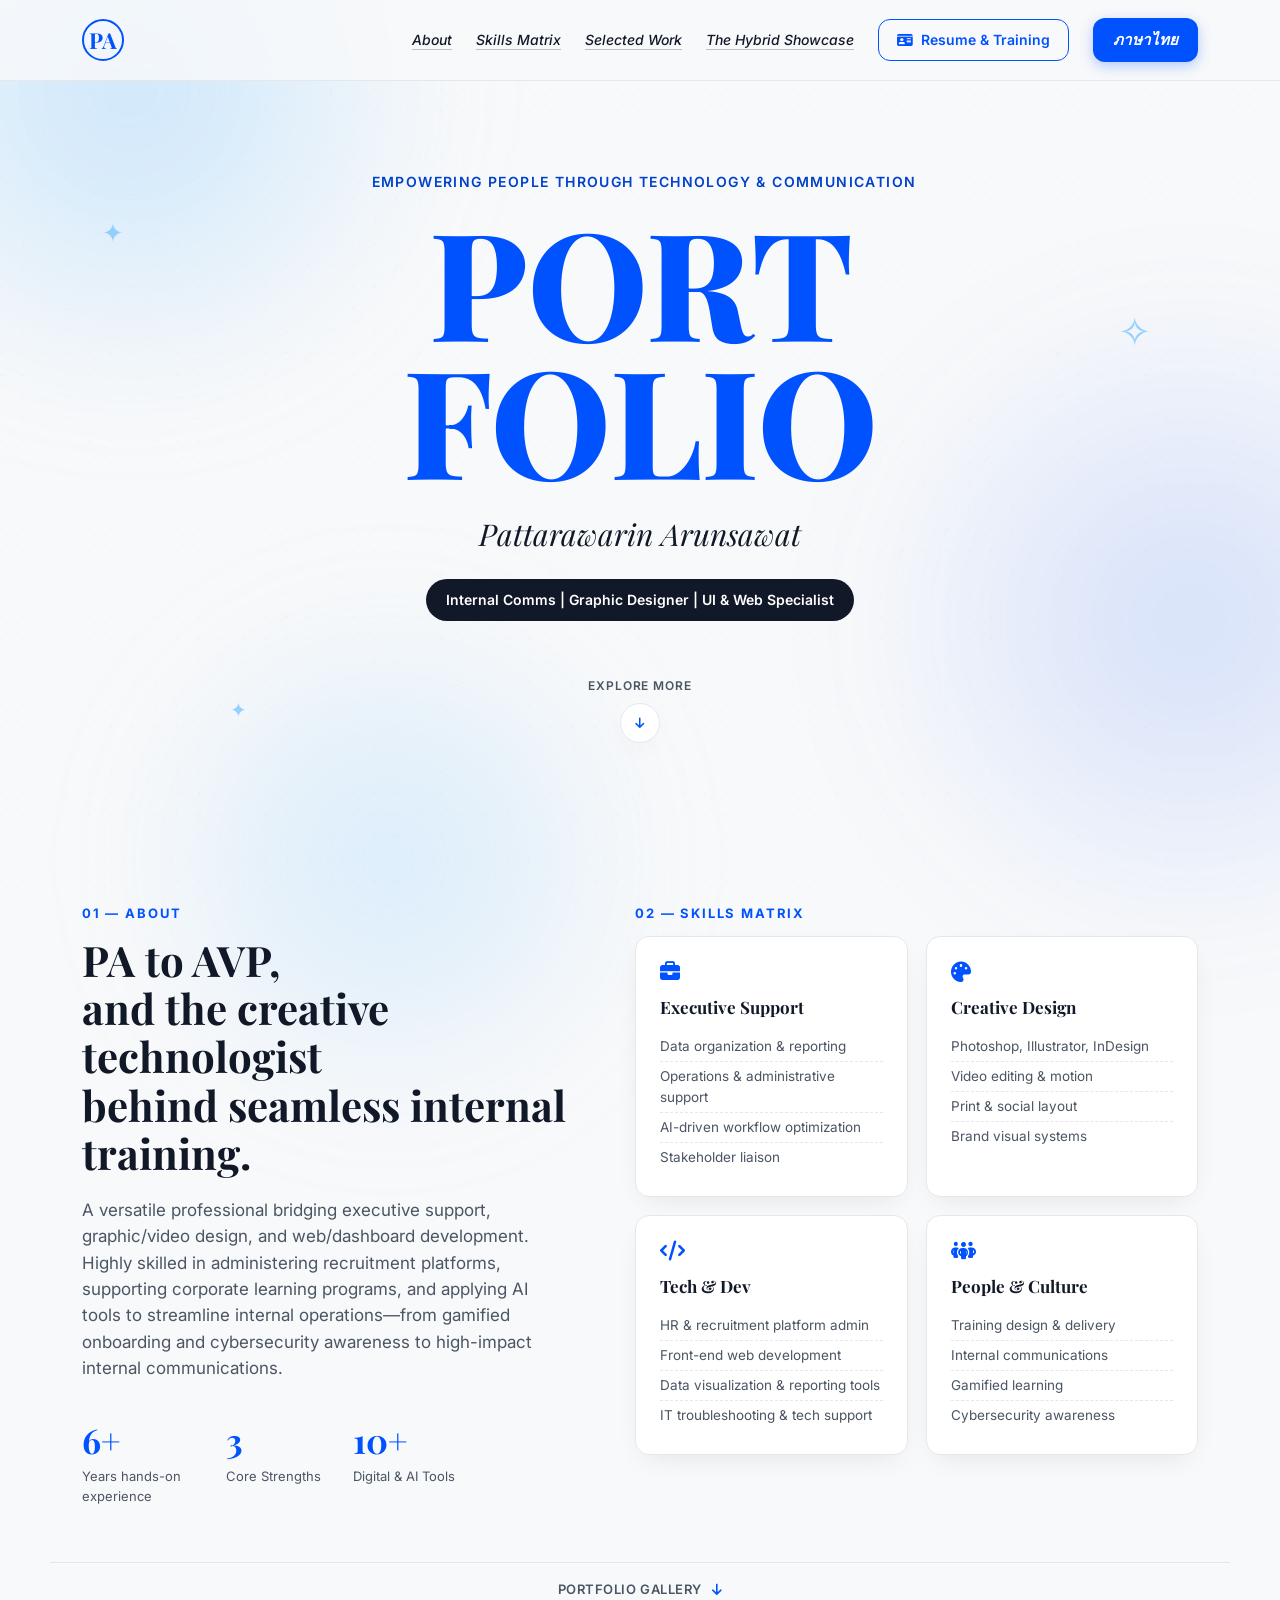
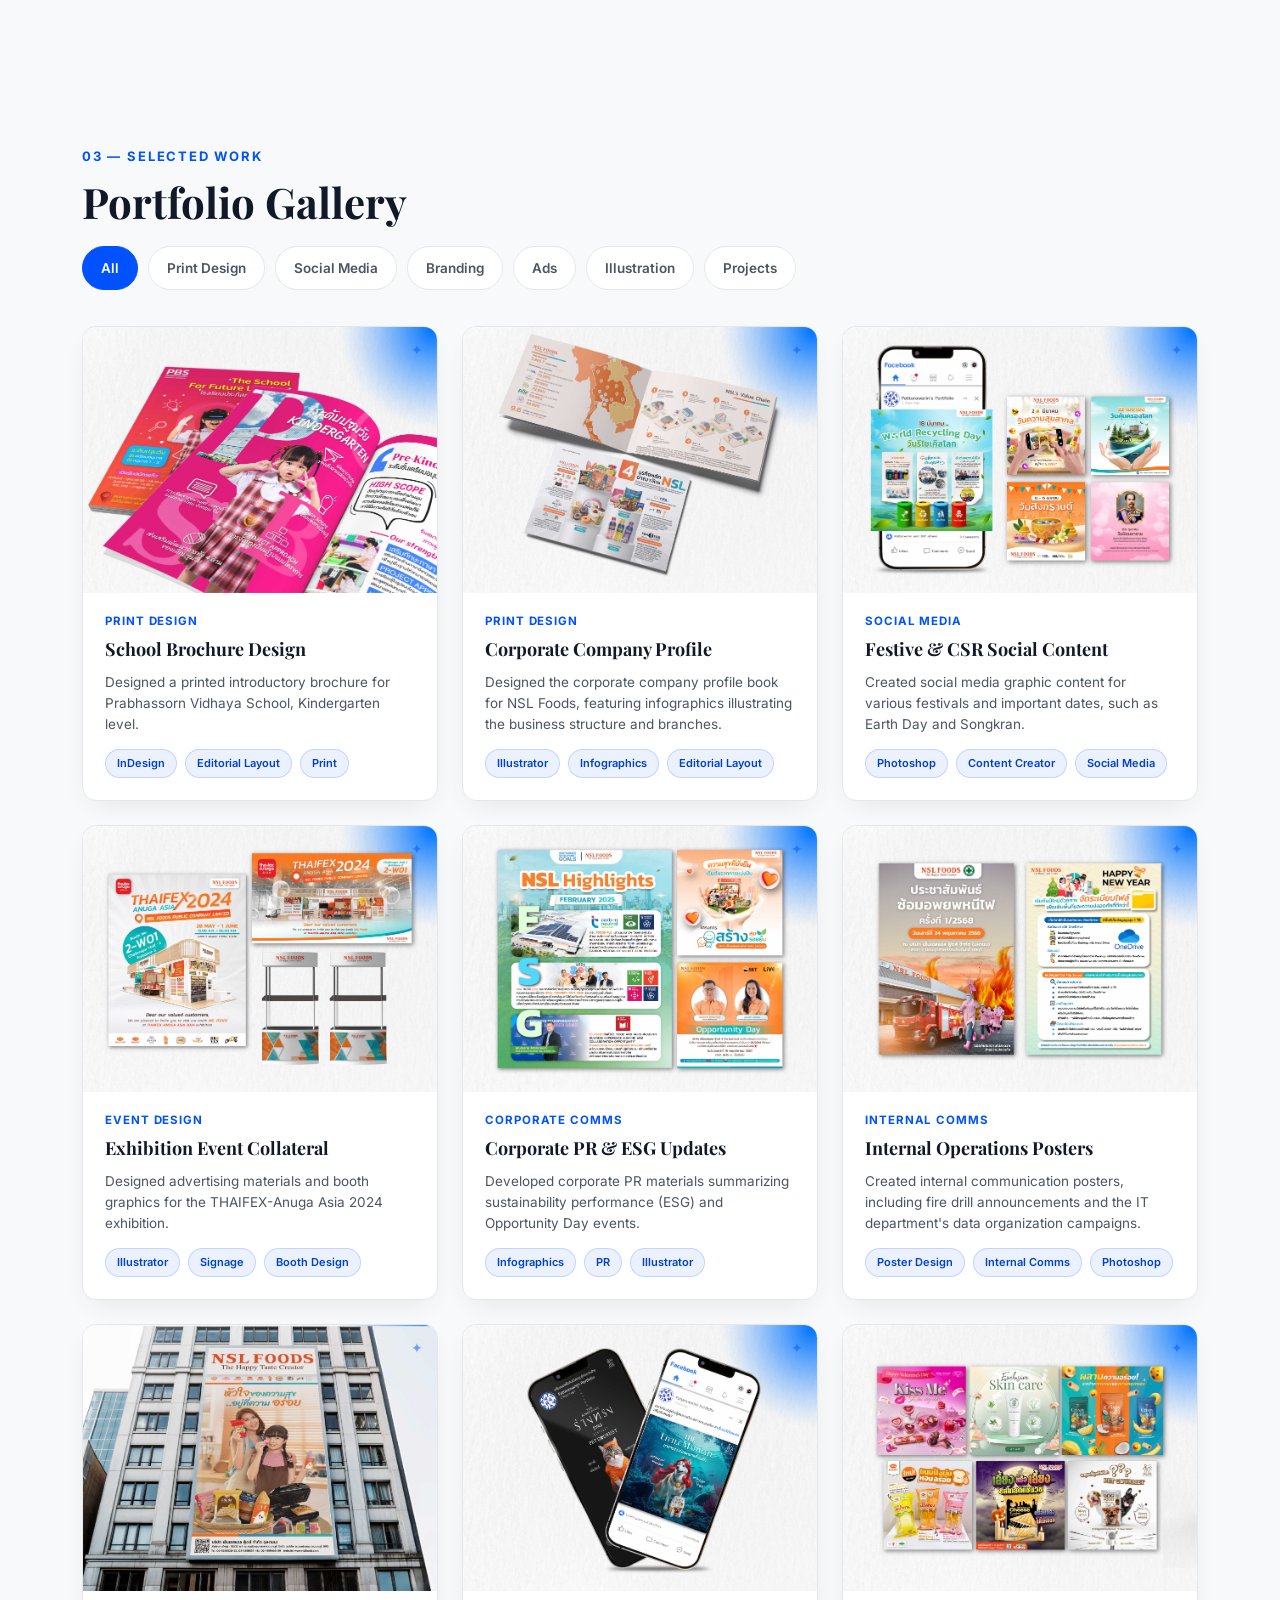
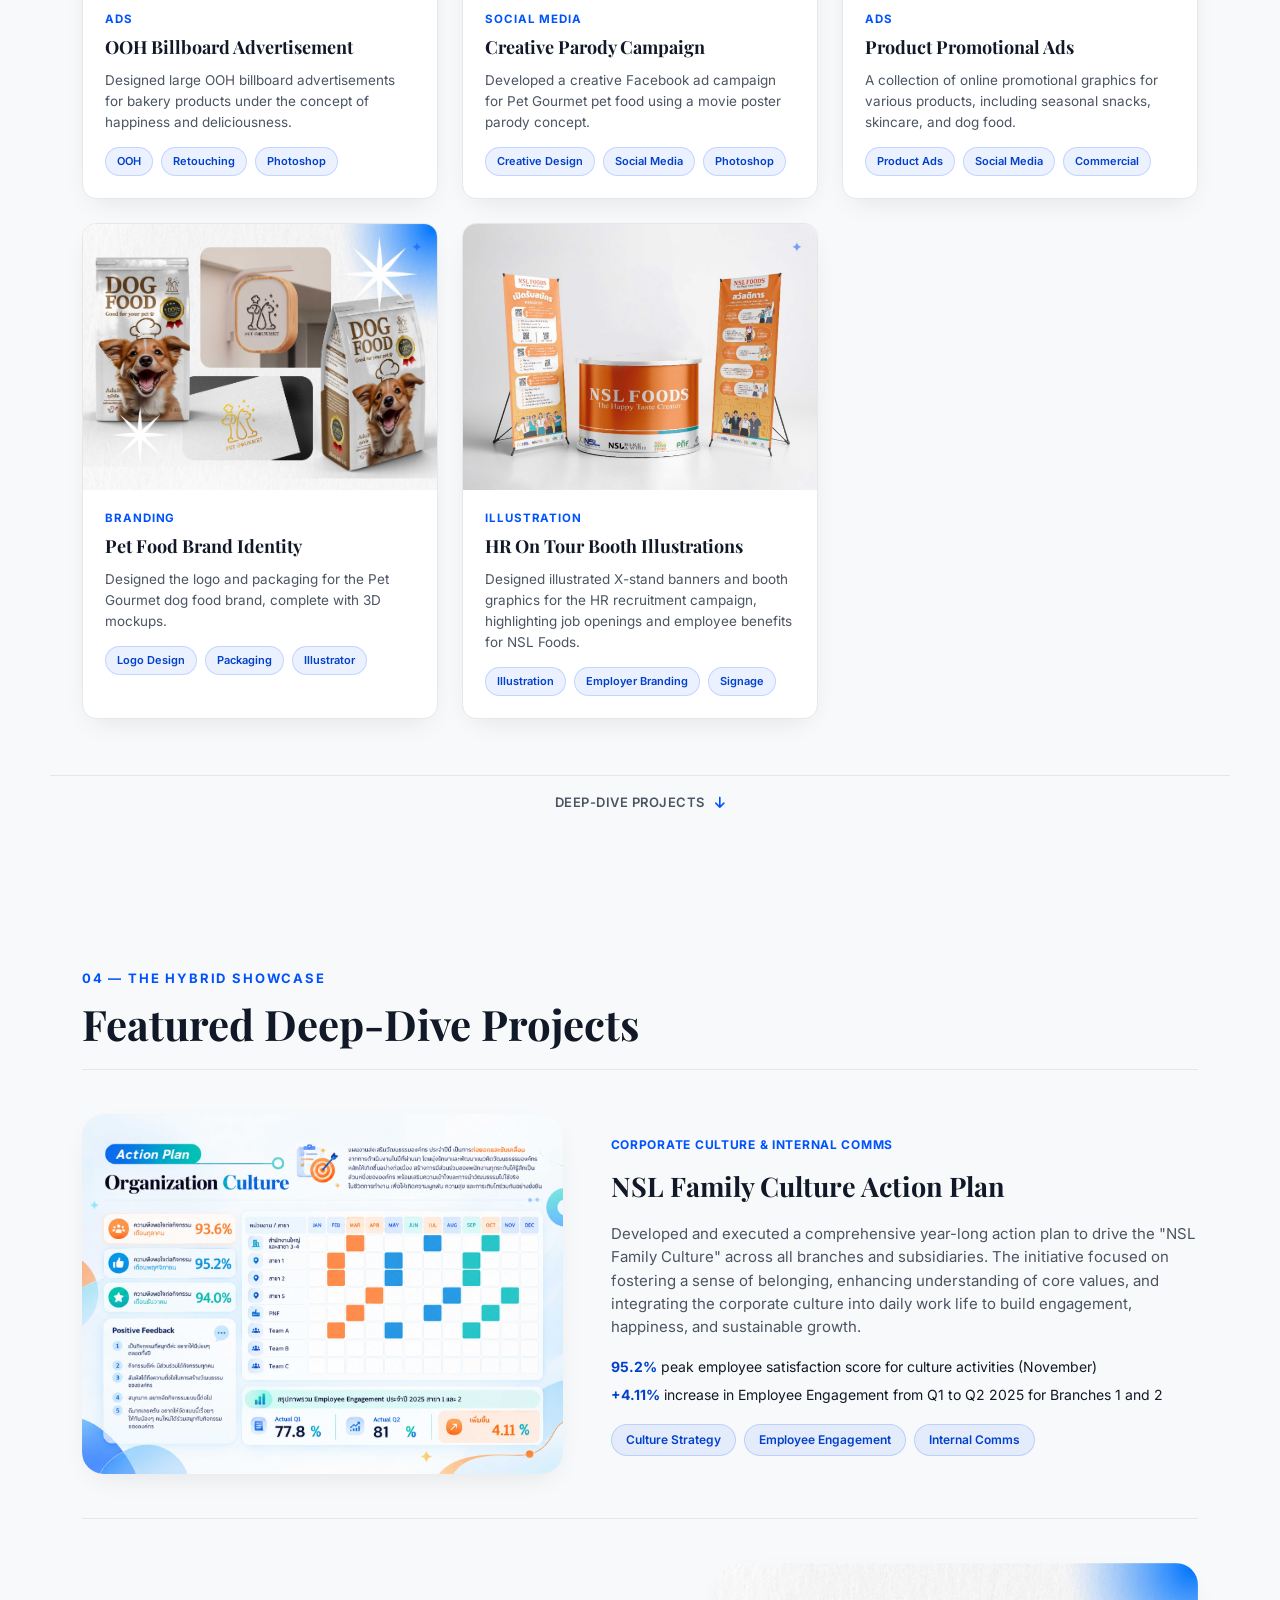
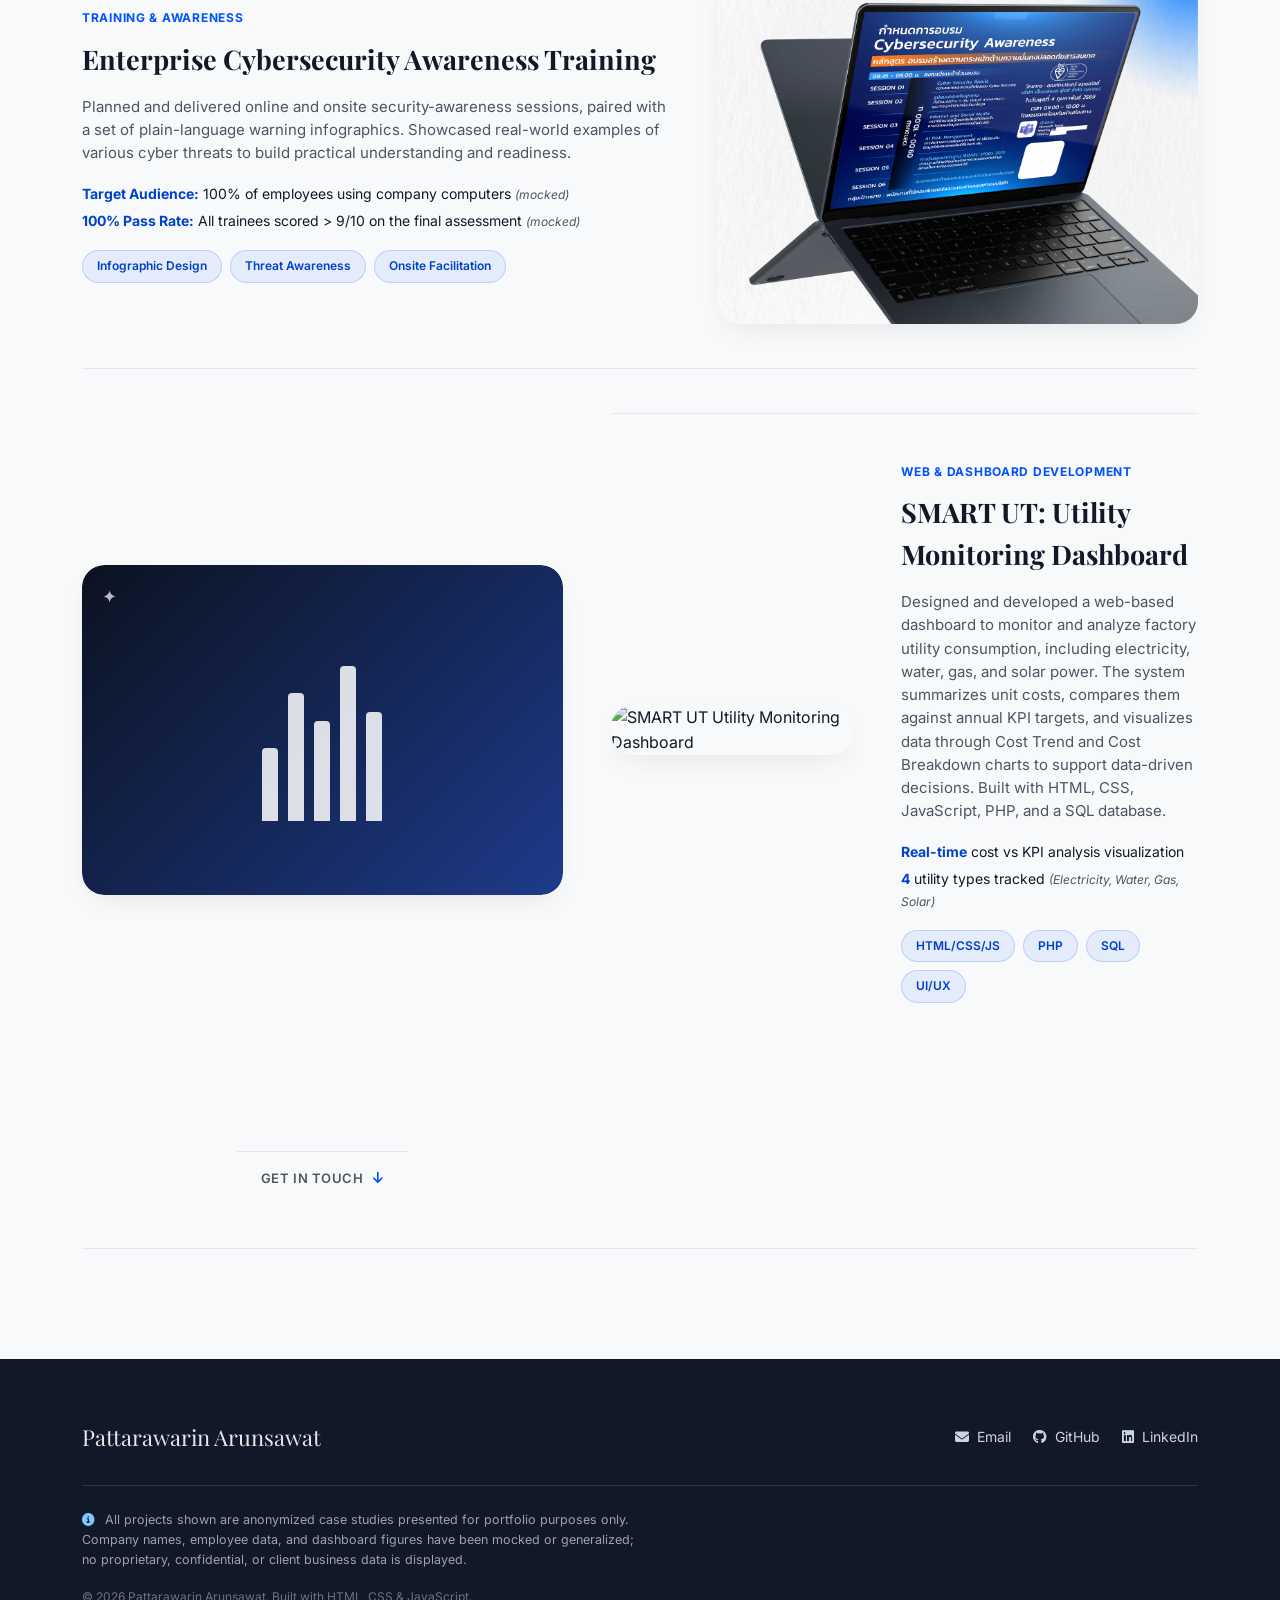
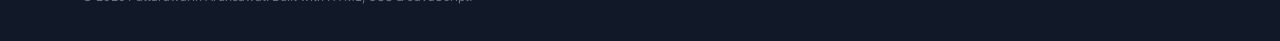
==== commit 4b4a5181: "Update index.html" ====
--- a/index.html
+++ b/index.html
@@ -199,28 +199,25 @@
       </article>
 
       <article class="case-study case-study--reverse">
-        <div class="case-media" aria-hidden="true">
-          <div class="mock-window mock-window--security">
-            <span class="mock-star">✧</span>
-            <i class="fa-solid fa-shield-halved"></i>
-          </div>
-        </div>
+        <div class="case-media">
+          <img src="images/013.jpg" alt="Enterprise Cybersecurity Awareness Training" style="width: 100%; height: auto; border-radius: 16px; box-shadow: 0 12px 24px rgba(0,0,0,0.08);">
+        </div>
+        
         <div class="case-copy">
           <span class="case-tag">Training &amp; Awareness</span>
           <h3>Enterprise Cybersecurity Awareness Training</h3>
           <p>
-           Planned and delivered online and onsite security-awareness sessions, paired with a set of 
-      plain-language warning infographics. Showcased real-world examples of various cyber threats 
-      to build practical understanding and readiness.
+            Planned and delivered online and onsite security-awareness sessions, paired with a set of 
+            plain-language warning infographics. Showcased real-world examples of various cyber threats 
+            to build practical understanding and readiness.
           </p>
           <ul class="case-stats">
-<li><strong>Target Audience:</strong> 100% of employees using company computers <span class="mock-note">(mocked)</span></li>
-      <li><strong>100% Pass Rate:</strong> All trainees scored > 9/10 on the final assessment <span class="mock-note">(mocked)</span></li>
-    </ul>
+            <li><strong>Target Audience:</strong> 100% of employees using company computers <span class="mock-note">(mocked)</span></li>
+            <li><strong>100% Pass Rate:</strong> All trainees scored > 9/10 on the final assessment <span class="mock-note">(mocked)</span></li>
           </ul>
           <div class="case-tools">
             <span class="tag">Infographic Design</span>
-            <span class="tag">Phishing Simulation</span>
+            <span class="tag">Threat Awareness</span>
             <span class="tag">Onsite Facilitation</span>
           </div>
         </div>
@@ -239,27 +236,29 @@
             </div>
           </div>
         </div>
+       <article class="case-study">
+        <div class="case-media">
+          <img src="images/014.jpg" alt="SMART UT Utility Monitoring Dashboard" style="width: 100%; height: auto; border-radius: 16px; box-shadow: 0 12px 24px rgba(0,0,0,0.08);">
+        </div>
+        
         <div class="case-copy">
           <span class="case-tag">Web &amp; Dashboard Development</span>
-          <h3>Utility &amp; Management Dashboard</h3>
+          <h3>SMART UT: Utility Monitoring Dashboard</h3>
           <p>
-            Built a dark/light-mode executive reporting dashboard, from wireframe to working prototype.
-            The interface pulls dummy data to illustrate real-time reporting patterns, backed by a
-            React front end, PHP services, and a SQL data layer.
+            Designed and developed a web-based dashboard to monitor and analyze factory utility consumption, including electricity, water, gas, and solar power. The system summarizes unit costs, compares them against annual KPI targets, and visualizes data through Cost Trend and Cost Breakdown charts to support data-driven decisions. Built with HTML, CSS, JavaScript, PHP, and a SQL database.
           </p>
           <ul class="case-stats">
-            <li><strong>-35%</strong> time spent compiling weekly reports <span class="mock-note">(mocked)</span></li>
-            <li><strong>2</strong> themes, fully responsive <span class="mock-note">(dark / light)</span></li>
+            <li><strong>Real-time</strong> cost vs KPI analysis visualization</li>
+            <li><strong>4</strong> utility types tracked <span class="mock-note">(Electricity, Water, Gas, Solar)</span></li>
           </ul>
           <div class="case-tools">
-            <span class="tag">React</span>
+            <span class="tag">HTML/CSS/JS</span>
             <span class="tag">PHP</span>
             <span class="tag">SQL</span>
             <span class="tag">UI/UX</span>
           </div>
         </div>
       </article>
-    </div>
 
     <a href="#contact" class="section-jump" aria-label="Jump to Contact &amp; Footer">
       <span>Get in Touch</span>
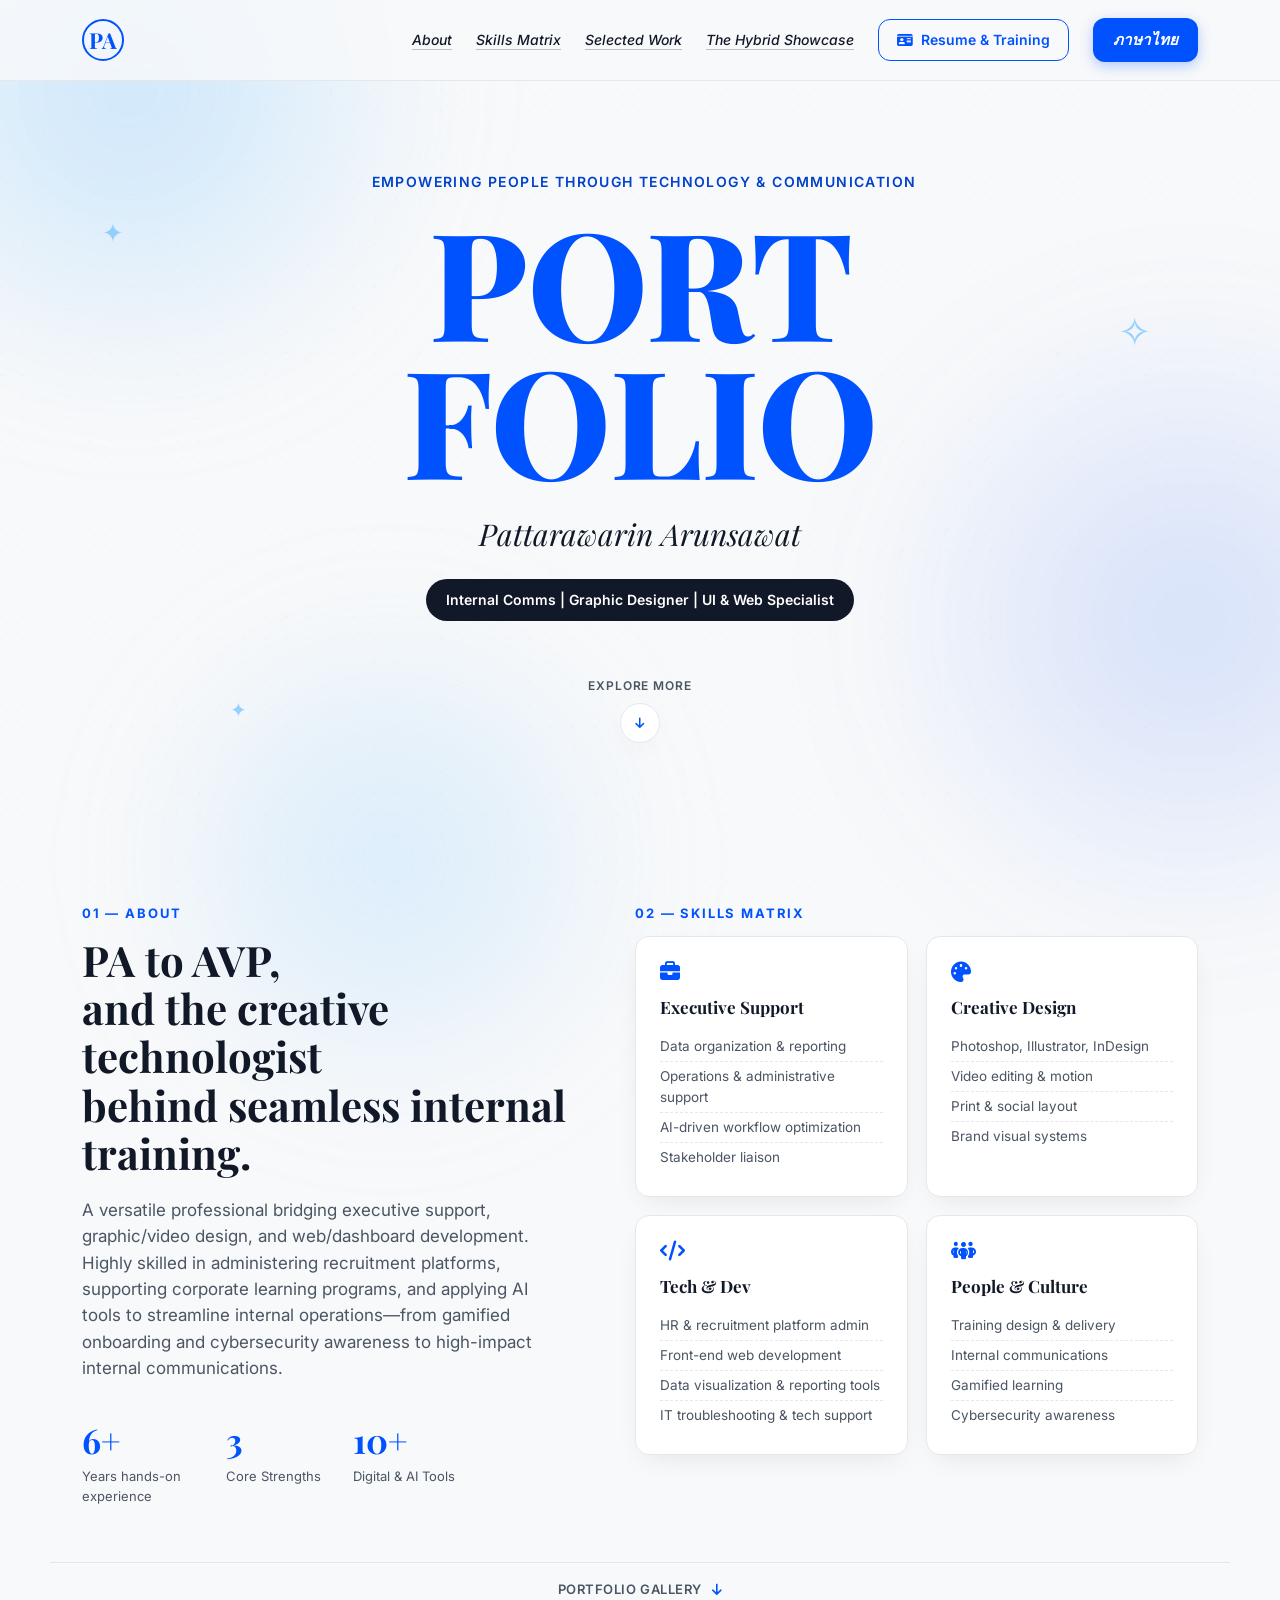
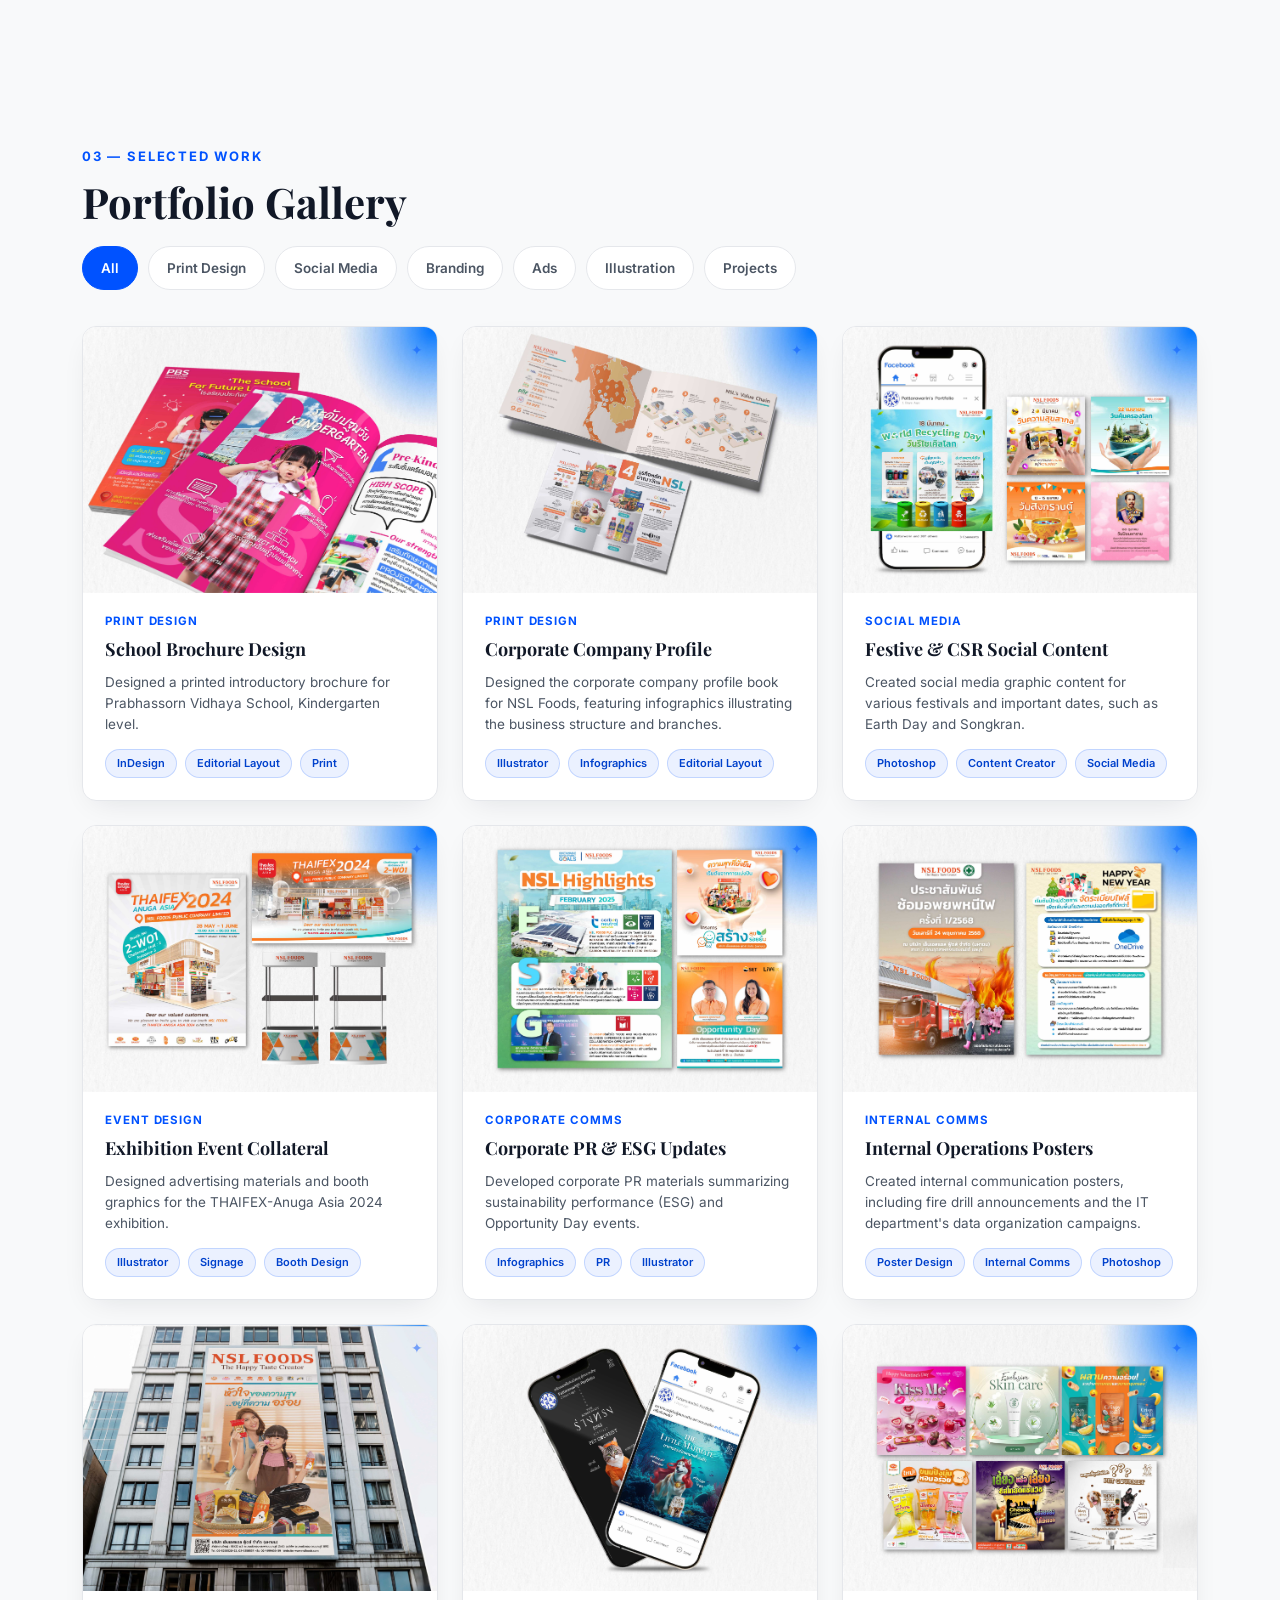
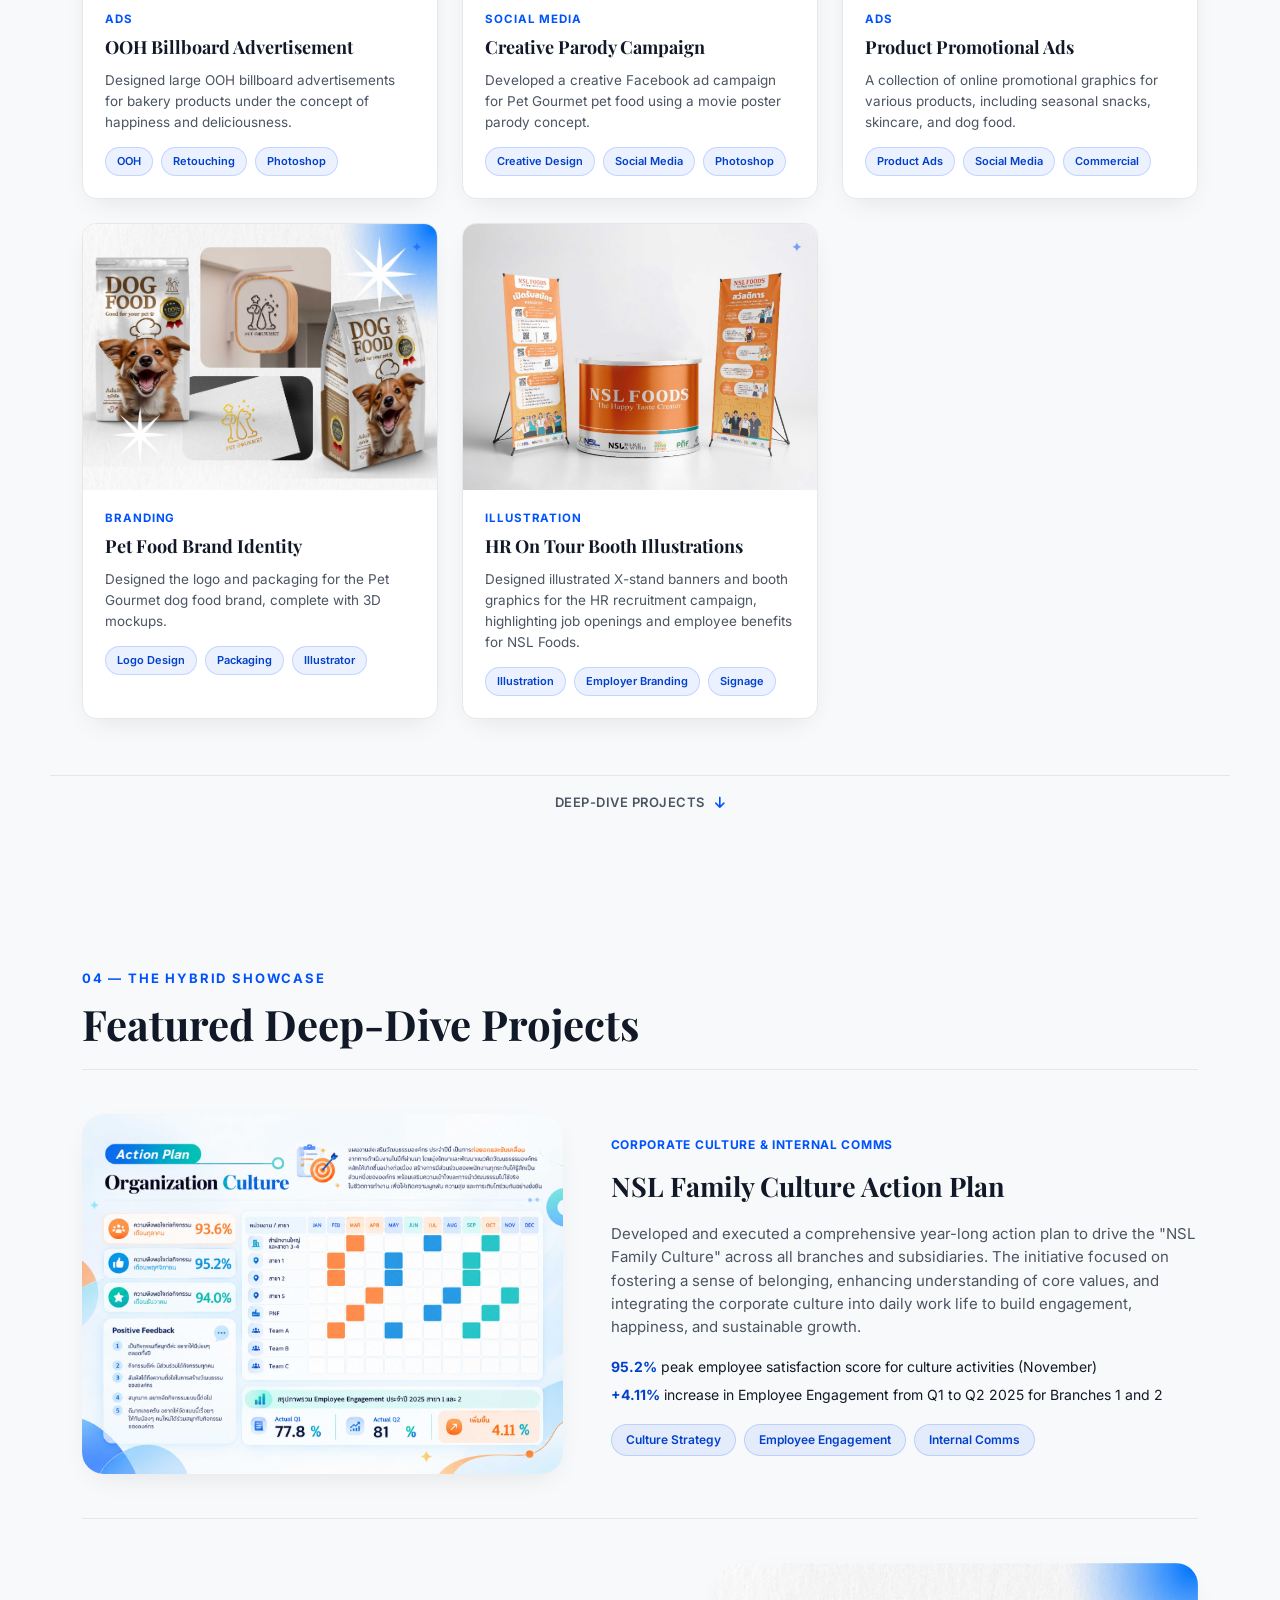
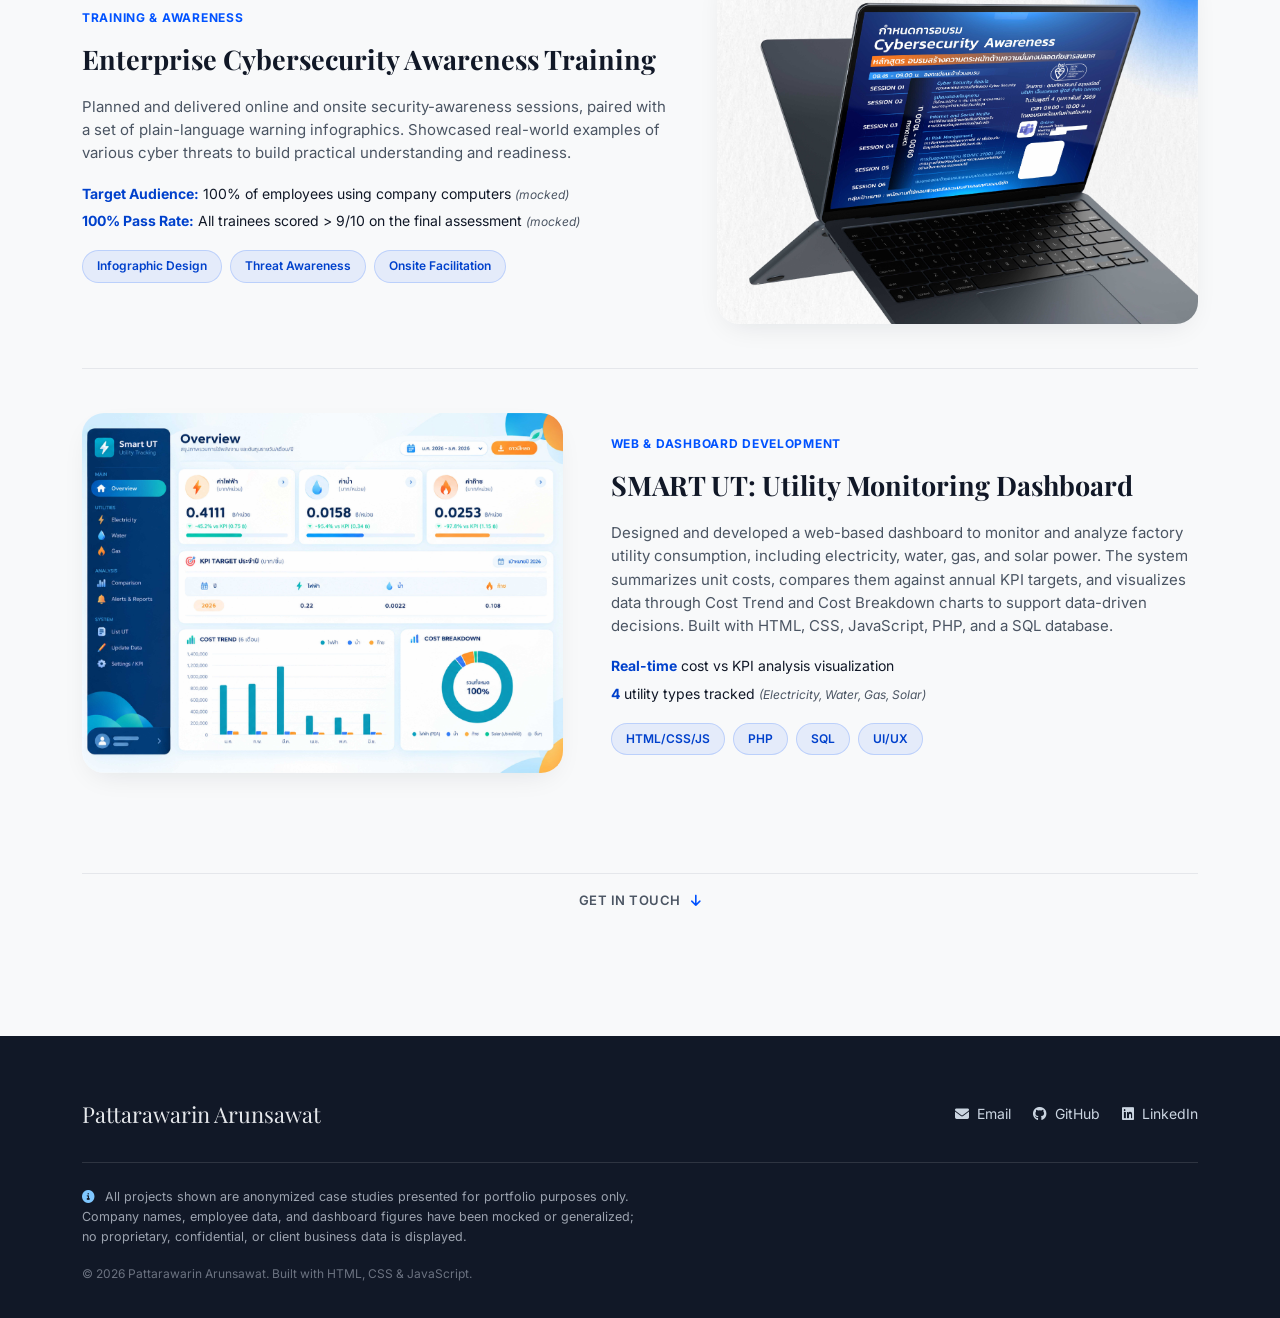
==== commit df8d62a9: "Update index.html" ====
--- a/index.html
+++ b/index.html
@@ -223,19 +223,7 @@
         </div>
       </article>
 
-      <article class="case-study">
-        <div class="case-media" aria-hidden="true">
-          <div class="mock-window mock-window--dashboard">
-            <span class="mock-star">✦</span>
-            <div class="mock-dash">
-              <div class="mock-bar" style="--h:40%"></div>
-              <div class="mock-bar" style="--h:70%"></div>
-              <div class="mock-bar" style="--h:55%"></div>
-              <div class="mock-bar" style="--h:85%"></div>
-              <div class="mock-bar" style="--h:60%"></div>
-            </div>
-          </div>
-        </div>
+
        <article class="case-study">
         <div class="case-media">
           <img src="images/014.jpg" alt="SMART UT Utility Monitoring Dashboard" style="width: 100%; height: auto; border-radius: 16px; box-shadow: 0 12px 24px rgba(0,0,0,0.08);">
